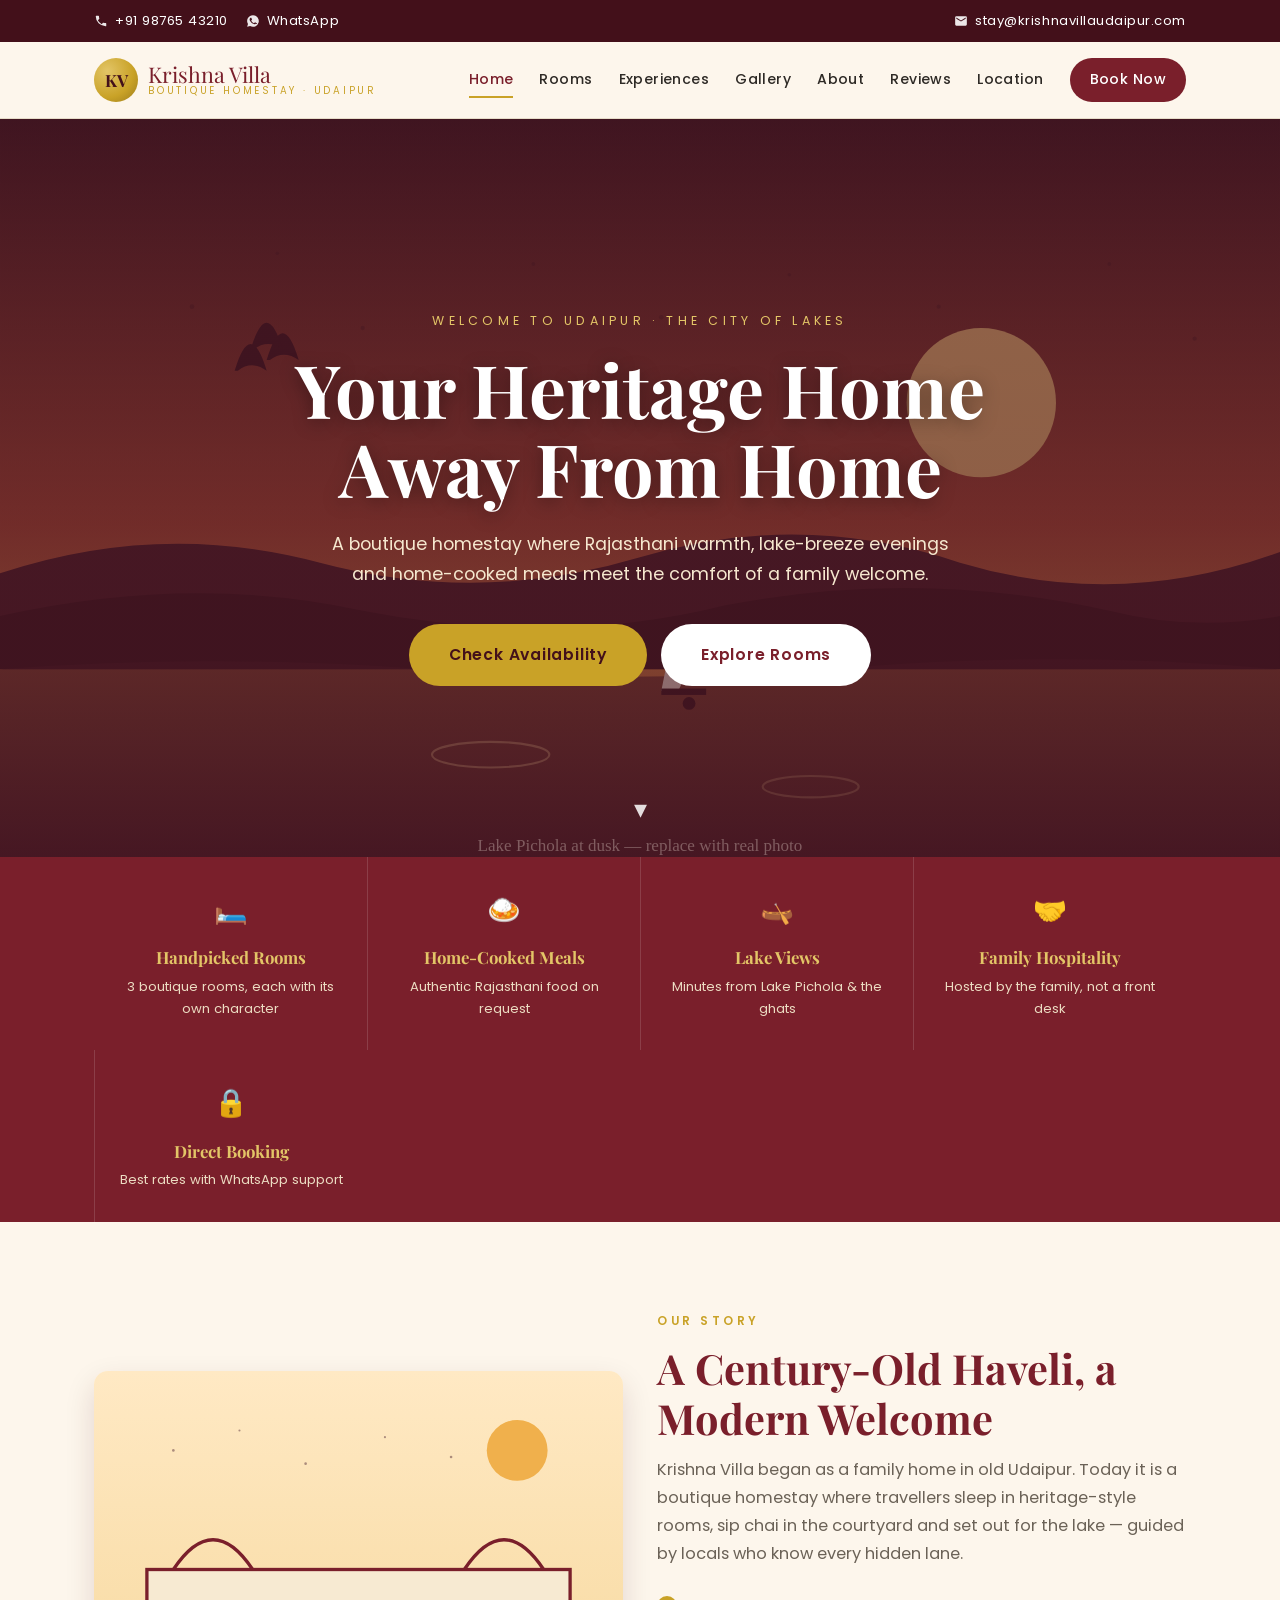
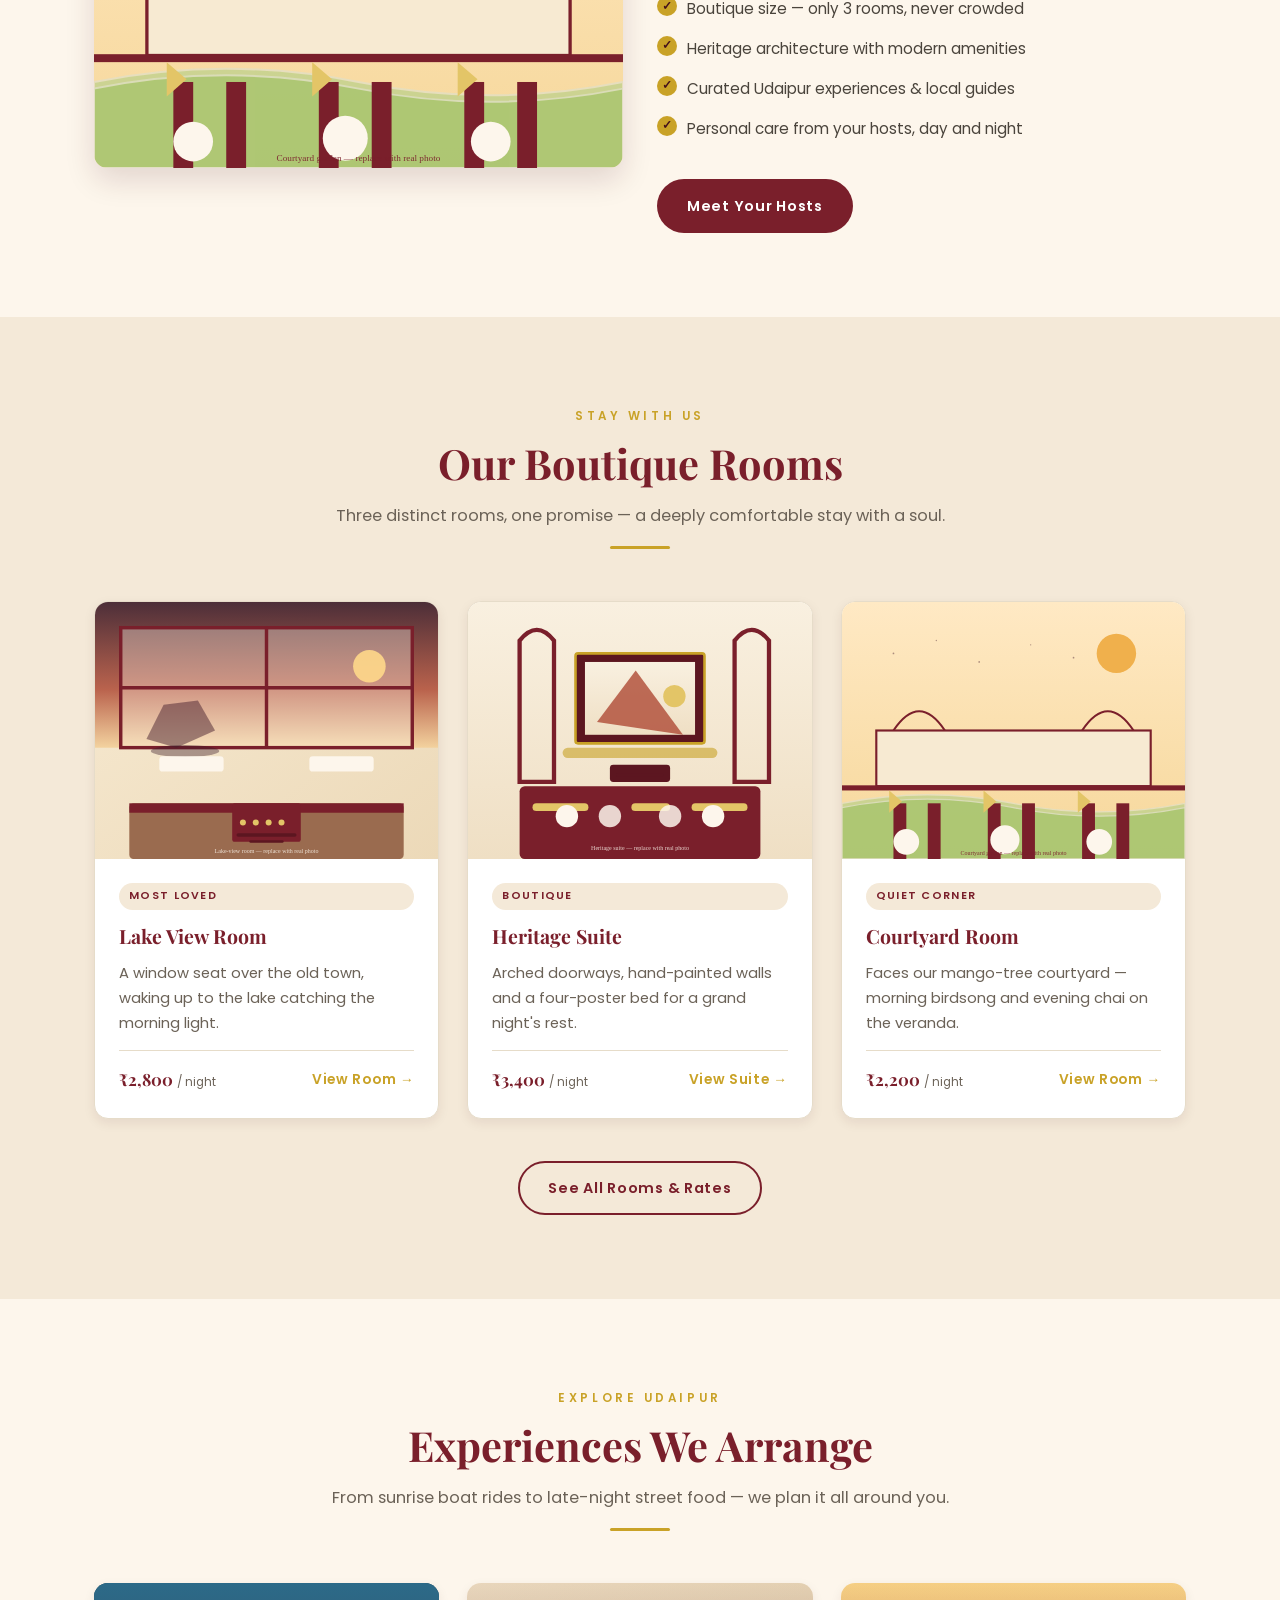
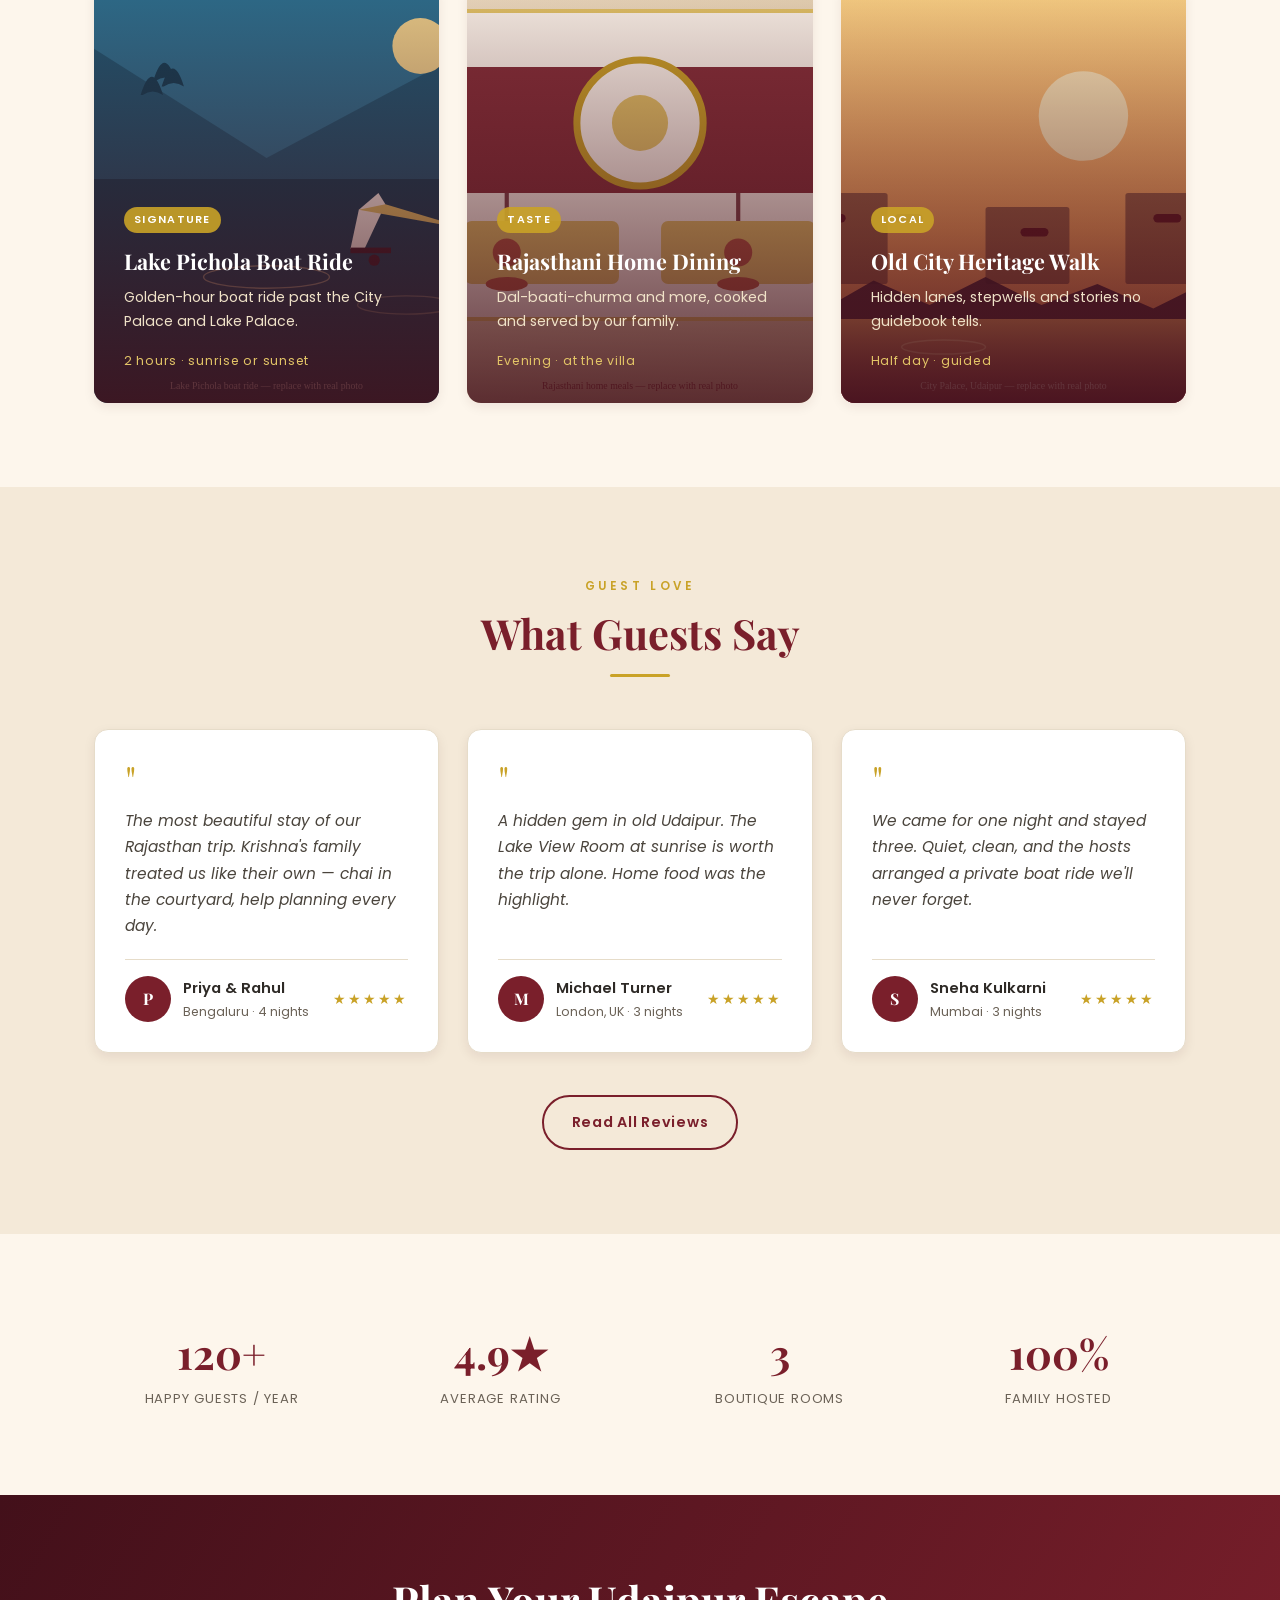
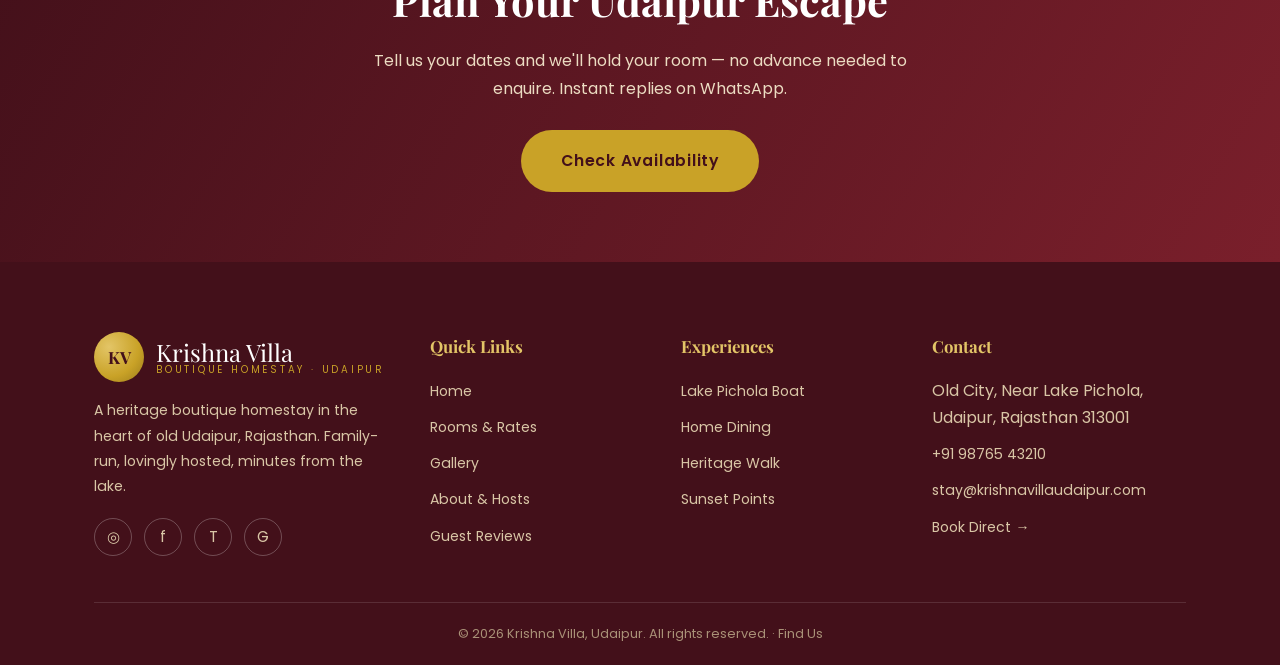
==== index.html @ f30d9263 "first commit" ====
<!DOCTYPE html>
<html lang="en">
<head>
<meta charset="UTF-8">
<meta name="viewport" content="width=device-width, initial-scale=1.0">
<title>Krishna Villa — Boutique Homestay in Udaipur, Rajasthan</title>
<meta name="description" content="Krishna Villa is a boutique homestay in Udaipur, Rajasthan. Heritage-style rooms, lake views, home-cooked Rajasthani meals and warm family hospitality. Book direct.">
<link rel="preconnect" href="https://fonts.googleapis.com">
<link rel="preconnect" href="https://fonts.gstatic.com" crossorigin>
<link href="https://fonts.googleapis.com/css2?family=Playfair+Display:wght@500;600;700&family=Poppins:wght@300;400;500;600&display=swap" rel="stylesheet">
<link rel="stylesheet" href="css/style.css">
</head>
<body>

<!-- ======= TOP BAR ======= -->
<header class="topbar">
  <div class="wrap">
    <div class="tb-item">
      <a href="tel:+919876543210">
        <svg class="ico" viewBox="0 0 24 24" fill="currentColor"><path d="M6.6 10.8a15 15 0 0 0 6.6 6.6l2.2-2.2a1 1 0 0 1 1-.25 11.4 11.4 0 0 0 3.6.58 1 1 0 0 1 1 1V20a1 1 0 0 1-1 1A17 17 0 0 1 3 4a1 1 0 0 1 1-1h3.5a1 1 0 0 1 1 1 11.4 11.4 0 0 0 .58 3.6 1 1 0 0 1-.25 1z"/></svg>
        +91 98765 43210
      </a>
      <a class="wa" href="https://wa.me/919876543210" target="_blank" rel="noopener">
        <svg class="ico" viewBox="0 0 24 24" fill="currentColor"><path d="M12 2a10 10 0 0 0-8.6 15.1L2 22l5-1.3A10 10 0 1 0 12 2zm5.1 14.1c-.2.6-1.3 1.2-1.8 1.3-.5 0-1 .2-3.3-.7a11 11 0 0 1-4.6-4.1c-.3-.5-1.2-1.7-1.2-3.2s.8-2.3 1-2.6c.3-.3.6-.4.8-.4h.6c.2 0 .4-.1.7.5.2.6.8 2 .9 2.1.1.2.1.3 0 .5l-.4.6-.5.6c-.2.2-.4.4-.2.7.3.5 1.1 1.9 2.4 3 1.3 1 1.6 1.2 1.9 1.3.2.1.5.1.7-.1l1-1.1c.2-.3.5-.2.8-.1.3.1 2 1 2.3 1.2.4.1.6.2.7.3.1.1.1.6-.2 1.2z"/></svg>
        WhatsApp
      </a>
    </div>
    <div class="tb-item">
      <a href="mailto:stay@krishnavillaudaipur.com">
        <svg class="ico" viewBox="0 0 24 24" fill="currentColor"><path d="M20 4H4a2 2 0 0 0-2 2v12a2 2 0 0 0 2 2h16a2 2 0 0 0 2-2V6a2 2 0 0 0-2-2zm0 4-8 5-8-5V6l8 5 8-5z"/></svg>
        stay@krishnavillaudaipur.com
      </a>
    </div>
  </div>
</header>

<!-- ======= NAV ======= -->
<header class="header">
  <div class="wrap nav">
    <a class="brand" href="index.html">
      <span class="brand-mark">KV</span>
      <span class="brand-name">Krishna Villa<small>Boutique Homestay · Udaipur</small></span>
    </a>
    <button class="nav-toggle" aria-label="Open menu"><span></span><span></span><span></span></button>
    <nav class="nav-links">
      <a href="index.html" class="active">Home</a>
      <a href="rooms.html">Rooms</a>
      <a href="experiences.html">Experiences</a>
      <a href="gallery.html">Gallery</a>
      <a href="about.html">About</a>
      <a href="reviews.html">Reviews</a>
      <a href="location.html">Location</a>
      <a href="contact.html" class="nav-cta">Book Now</a>
    </nav>
  </div>
</header>

<!-- ======= HERO ======= -->
<section class="hero">
  <div class="hero-bg" style="background-image:url('img/ph-hero.svg')"></div>
  <div class="hero-inner">
    <div class="hero-kicker">Welcome to Udaipur · The City of Lakes</div>
    <h1>Your Heritage Home Away From Home</h1>
    <p>A boutique homestay where Rajasthani warmth, lake-breeze evenings and home-cooked meals meet the comfort of a family welcome.</p>
    <div class="hero-actions">
      <a class="btn btn-gold btn-lg" href="contact.html">Check Availability</a>
      <a class="btn btn-white btn-lg" href="rooms.html">Explore Rooms</a>
    </div>
  </div>
  <a class="hero-scroll" href="#welcome" aria-label="Scroll down">▾</a>
</section>

<!-- ======= USP STRIP ======= -->
<section class="usp-strip">
  <div class="wrap">
    <div class="usp-grid">
      <div class="usp-item"><div class="usp-ico">🛏️</div><h3>Handpicked Rooms</h3><p>3 boutique rooms, each with its own character</p></div>
      <div class="usp-item"><div class="usp-ico">🍛</div><h3>Home-Cooked Meals</h3><p>Authentic Rajasthani food on request</p></div>
      <div class="usp-item"><div class="usp-ico">🛶</div><h3>Lake Views</h3><p>Minutes from Lake Pichola &amp; the ghats</p></div>
      <div class="usp-item"><div class="usp-ico">🤝</div><h3>Family Hospitality</h3><p>Hosted by the family, not a front desk</p></div>
      <div class="usp-item"><div class="usp-ico">🔒</div><h3>Direct Booking</h3><p>Best rates with WhatsApp support</p></div>
    </div>
  </div>
</section>

<!-- ======= WELCOME ======= -->
<section id="welcome">
  <div class="wrap">
    <div class="grid-2">
      <div class="reveal">
        <img src="img/ph-courtyard.svg" alt="Courtyard of Krishna Villa homestay" style="border-radius:14px;box-shadow:var(--shadow)">
      </div>
      <div class="reveal">
        <span class="kicker">Our Story</span>
        <h2 class="section-title">A Century-Old Haveli, a Modern Welcome</h2>
        <p class="section-sub">Krishna Villa began as a family home in old Udaipur. Today it is a boutique homestay where travellers sleep in heritage-style rooms, sip chai in the courtyard and set out for the lake — guided by locals who know every hidden lane.</p>
        <ul class="feature-list" style="margin:22px 0 30px">
          <li>Boutique size — only 3 rooms, never crowded</li>
          <li>Heritage architecture with modern amenities</li>
          <li>Curated Udaipur experiences &amp; local guides</li>
          <li>Personal care from your hosts, day and night</li>
        </ul>
        <a class="btn btn-wine" href="about.html">Meet Your Hosts</a>
      </div>
    </div>
  </div>
</section>

<!-- ======= FEATURED ROOMS ======= -->
<section class="sand-bg">
  <div class="wrap">
    <div class="section-head reveal">
      <span class="kicker">Stay With Us</span>
      <h2 class="section-title">Our Boutique Rooms</h2>
      <p class="section-sub">Three distinct rooms, one promise — a deeply comfortable stay with a soul.</p>
      <div class="rule"></div>
    </div>
    <div class="grid-3">
      <article class="card reveal">
        <img class="ph" src="img/ph-room-1.svg" alt="Lake View Room">
        <div class="card-body">
          <span class="tag">Most Loved</span>
          <h3>Lake View Room</h3>
          <p>A window seat over the old town, waking up to the lake catching the morning light.</p>
          <div class="card-meta">
            <span class="price">₹2,800 <small>/ night</small></span>
            <a class="link-arrow" href="rooms.html#lake">View Room →</a>
          </div>
        </div>
      </article>
      <article class="card reveal">
        <img class="ph" src="img/ph-room-2.svg" alt="Heritage Suite">
        <div class="card-body">
          <span class="tag">Boutique</span>
          <h3>Heritage Suite</h3>
          <p>Arched doorways, hand-painted walls and a four-poster bed for a grand night's rest.</p>
          <div class="card-meta">
            <span class="price">₹3,400 <small>/ night</small></span>
            <a class="link-arrow" href="rooms.html#heritage">View Suite →</a>
          </div>
        </div>
      </article>
      <article class="card reveal">
        <img class="ph" src="img/ph-courtyard.svg" alt="Courtyard Room">
        <div class="card-body">
          <span class="tag">Quiet Corner</span>
          <h3>Courtyard Room</h3>
          <p>Faces our mango-tree courtyard — morning birdsong and evening chai on the veranda.</p>
          <div class="card-meta">
            <span class="price">₹2,200 <small>/ night</small></span>
            <a class="link-arrow" href="rooms.html#courtyard">View Room →</a>
          </div>
        </div>
      </article>
    </div>
    <div style="text-align:center;margin-top:42px" class="reveal">
      <a class="btn btn-outline" href="rooms.html">See All Rooms &amp; Rates</a>
    </div>
  </div>
</section>

<!-- ======= EXPERIENCES TEASER ======= -->
<section>
  <div class="wrap">
    <div class="section-head reveal">
      <span class="kicker">Explore Udaipur</span>
      <h2 class="section-title">Experiences We Arrange</h2>
      <p class="section-sub">From sunrise boat rides to late-night street food — we plan it all around you.</p>
      <div class="rule"></div>
    </div>
    <div class="grid-3">
      <a class="exp-item reveal" href="experiences.html#lake">
        <div class="hero-bg" style="background-image:url('img/ph-lake.svg');position:absolute;inset:0;background-size:cover;background-position:center"></div>
        <div class="exp-body">
          <span class="tag">Signature</span>
          <h3>Lake Pichola Boat Ride</h3>
          <p>Golden-hour boat ride past the City Palace and Lake Palace.</p>
          <span class="duration">2 hours · sunrise or sunset</span>
        </div>
      </a>
      <a class="exp-item reveal" href="experiences.html#food">
        <div class="hero-bg" style="background-image:url('img/ph-food.svg');position:absolute;inset:0;background-size:cover;background-position:center"></div>
        <div class="exp-body">
          <span class="tag">Taste</span>
          <h3>Rajasthani Home Dining</h3>
          <p>Dal-baati-churma and more, cooked and served by our family.</p>
          <span class="duration">Evening · at the villa</span>
        </div>
      </a>
      <a class="exp-item reveal" href="experiences.html#walk">
        <div class="hero-bg" style="background-image:url('img/ph-city.svg');position:absolute;inset:0;background-size:cover;background-position:center"></div>
        <div class="exp-body">
          <span class="tag">Local</span>
          <h3>Old City Heritage Walk</h3>
          <p>Hidden lanes, stepwells and stories no guidebook tells.</p>
          <span class="duration">Half day · guided</span>
        </div>
      </a>
    </div>
  </div>
</section>

<!-- ======= TESTIMONIALS ======= -->
<section class="sand-bg">
  <div class="wrap">
    <div class="section-head reveal">
      <span class="kicker">Guest Love</span>
      <h2 class="section-title">What Guests Say</h2>
      <div class="rule"></div>
    </div>
    <div class="grid-3">
      <div class="testi-card reveal">
        <div class="quote">"</div>
        <p class="txt">The most beautiful stay of our Rajasthan trip. Krishna's family treated us like their own — chai in the courtyard, help planning every day.</p>
        <div class="who">
          <span class="avatar">P</span>
          <div><div class="nm">Priya &amp; Rahul</div><div class="pl">Bengaluru · 4 nights</div></div>
          <span class="stars" style="margin-left:auto">★★★★★</span>
        </div>
      </div>
      <div class="testi-card reveal">
        <div class="quote">"</div>
        <p class="txt">A hidden gem in old Udaipur. The Lake View Room at sunrise is worth the trip alone. Home food was the highlight.</p>
        <div class="who">
          <span class="avatar">M</span>
          <div><div class="nm">Michael Turner</div><div class="pl">London, UK · 3 nights</div></div>
          <span class="stars" style="margin-left:auto">★★★★★</span>
        </div>
      </div>
      <div class="testi-card reveal">
        <div class="quote">"</div>
        <p class="txt">We came for one night and stayed three. Quiet, clean, and the hosts arranged a private boat ride we'll never forget.</p>
        <div class="who">
          <span class="avatar">S</span>
          <div><div class="nm">Sneha Kulkarni</div><div class="pl">Mumbai · 3 nights</div></div>
          <span class="stars" style="margin-left:auto">★★★★★</span>
        </div>
      </div>
    </div>
    <div style="text-align:center;margin-top:42px" class="reveal">
      <a class="btn btn-outline" href="reviews.html">Read All Reviews</a>
    </div>
  </div>
</section>

<!-- ======= STATS ======= -->
<section>
  <div class="wrap">
    <div class="stats reveal">
      <div><div class="stat-num">120+</div><div class="stat-label">Happy Guests / Year</div></div>
      <div><div class="stat-num">4.9★</div><div class="stat-label">Average Rating</div></div>
      <div><div class="stat-num">3</div><div class="stat-label">Boutique Rooms</div></div>
      <div><div class="stat-num">100%</div><div class="stat-label">Family Hosted</div></div>
    </div>
  </div>
</section>

<!-- ======= CTA ======= -->
<section class="cta-banner">
  <div class="wrap">
    <h2>Plan Your Udaipur Escape</h2>
    <p>Tell us your dates and we'll hold your room — no advance needed to enquire. Instant replies on WhatsApp.</p>
    <a class="btn btn-gold btn-lg" href="contact.html">Check Availability</a>
  </div>
</section>

<!-- ======= FOOTER ======= -->
<footer class="footer">
  <div class="wrap">
    <div class="footer-grid">
      <div>
        <div class="fbrand">
          <span class="brand-mark">KV</span>
          <span class="brand-name">Krishna Villa<small>Boutique Homestay · Udaipur</small></span>
        </div>
        <p>A heritage boutique homestay in the heart of old Udaipur, Rajasthan. Family-run, lovingly hosted, minutes from the lake.</p>
        <div class="social">
          <a href="#" aria-label="Instagram">◎</a>
          <a href="#" aria-label="Facebook">f</a>
          <a href="#" aria-label="TripAdvisor">T</a>
          <a href="#" aria-label="Google">G</a>
        </div>
      </div>
      <div>
        <h4>Quick Links</h4>
        <ul>
          <li><a href="index.html">Home</a></li>
          <li><a href="rooms.html">Rooms &amp; Rates</a></li>
          <li><a href="gallery.html">Gallery</a></li>
          <li><a href="about.html">About &amp; Hosts</a></li>
          <li><a href="reviews.html">Guest Reviews</a></li>
        </ul>
      </div>
      <div>
        <h4>Experiences</h4>
        <ul>
          <li><a href="experiences.html#lake">Lake Pichola Boat</a></li>
          <li><a href="experiences.html#food">Home Dining</a></li>
          <li><a href="experiences.html#walk">Heritage Walk</a></li>
          <li><a href="experiences.html#sunset">Sunset Points</a></li>
        </ul>
      </div>
      <div>
        <h4>Contact</h4>
        <ul>
          <li>Old City, Near Lake Pichola,<br>Udaipur, Rajasthan 313001</li>
          <li><a href="tel:+919876543210">+91 98765 43210</a></li>
          <li><a href="mailto:stay@krishnavillaudaipur.com">stay@krishnavillaudaipur.com</a></li>
          <li><a href="contact.html">Book Direct →</a></li>
        </ul>
      </div>
    </div>
    <div class="footer-bottom">© <span id="year"></span> Krishna Villa, Udaipur. All rights reserved. · <a href="location.html">Find Us</a></div>
  </div>
</footer>

<script src="js/main.js"></script>
</body>
</html>
---- css/style.css ----
/* ==========================================================================
   KRISHNA VILLA — Boutique Homestay, Udaipur
   Shared stylesheet for all pages
   Palette: Deep Maroon #7a1f2b · Royal Gold #c9a227 · Cream #fdf6ec · Ink #2e2a26
   ========================================================================== */

:root {
  --wine: #7a1f2b;
  --wine-dark: #5c1620;
  --wine-deep: #43101a;
  --gold: #c9a227;
  --gold-soft: #e3c567;
  --cream: #fdf6ec;
  --sand: #f4e9d8;
  --ink: #2e2a26;
  --muted: #6b6257;
  --line: #e6dcc9;
  --white: #ffffff;
  --shadow: 0 12px 30px rgba(67, 16, 26, 0.14);
  --shadow-sm: 0 4px 12px rgba(67, 16, 26, 0.08);
  --radius: 14px;
  --serif: "Playfair Display", Georgia, "Times New Roman", serif;
  --sans: "Poppins", "Segoe UI", Arial, sans-serif;
}

* { box-sizing: border-box; margin: 0; padding: 0; }

html { scroll-behavior: smooth; }

body {
  font-family: var(--sans);
  color: var(--ink);
  background: var(--cream);
  line-height: 1.7;
  font-size: 16px;
}

img { max-width: 100%; display: block; }
a { color: inherit; text-decoration: none; }
ul { list-style: none; }

.wrap {
  max-width: 1140px;
  margin: 0 auto;
  padding: 0 24px;
}
.wrap-narrow { max-width: 860px; margin: 0 auto; padding: 0 24px; }

/* ==========================================================================
   TOP BAR — always visible phone / WhatsApp / email
   ========================================================================== */
.topbar {
  background: var(--wine-deep);
  color: #f3d9a0;
  font-size: 0.82rem;
  letter-spacing: 0.04em;
}
.topbar .wrap {
  display: flex;
  align-items: center;
  justify-content: space-between;
  gap: 12px;
  min-height: 42px;
  flex-wrap: wrap;
}
.topbar a { color: #fff; display: inline-flex; align-items: center; gap: 7px; }
.topbar a:hover { color: var(--gold-soft); }
.topbar .tb-item { display: inline-flex; align-items: center; gap: 18px; flex-wrap: wrap; }
.topbar .tb-item .ico { width: 14px; height: 14px; opacity: 0.9; }

/* ==========================================================================
   HEADER / NAVIGATION
   ========================================================================== */
.header {
  position: sticky;
  top: 0;
  z-index: 900;
  background: rgba(253, 246, 236, 0.96);
  backdrop-filter: blur(6px);
  border-bottom: 1px solid var(--line);
}
.nav {
  display: flex;
  align-items: center;
  justify-content: space-between;
  min-height: 76px;
  gap: 16px;
}
.brand { display: flex; align-items: center; gap: 10px; }
.brand-mark {
  width: 44px; height: 44px;
  border-radius: 50%;
  background: radial-gradient(circle at 30% 30%, var(--gold-soft), var(--gold) 60%, #9a7a1c);
  display: flex; align-items: center; justify-content: center;
  font-family: var(--serif);
  font-size: 1.05rem;
  color: var(--wine-deep);
  font-weight: 700;
}
.brand-name { font-family: var(--serif); font-size: 1.35rem; line-height: 1.1; color: var(--wine); }
.brand-name small { display: block; font-family: var(--sans); font-size: 0.62rem; letter-spacing: 0.28em; text-transform: uppercase; color: var(--gold); }

.nav-links { display: flex; align-items: center; gap: 26px; }
.nav-links a { font-size: 0.88rem; font-weight: 500; letter-spacing: 0.03em; color: var(--ink); position: relative; padding: 6px 0; }
.nav-links a::after {
  content: ""; position: absolute; left: 0; bottom: 0; height: 2px; width: 0;
  background: var(--gold); transition: width 0.25s ease;
}
.nav-links a:hover::after,
.nav-links a.active::after { width: 100%; }
.nav-links a.active { color: var(--wine); }
.nav-cta {
  background: var(--wine); color: #fff !important;
  padding: 10px 20px !important; border-radius: 40px; font-weight: 600;
}
.nav-cta::after { display: none !important; }
.nav-cta:hover { background: var(--wine-dark); }

.nav-toggle {
  display: none;
  background: none; border: none; cursor: pointer;
  width: 42px; height: 42px; position: relative;
}
.nav-toggle span {
  display: block; width: 24px; height: 2px; background: var(--wine);
  margin: 5px auto; transition: 0.3s;
}
.nav-toggle.open span:nth-child(1) { transform: translateY(7px) rotate(45deg); }
.nav-toggle.open span:nth-child(2) { opacity: 0; }
.nav-toggle.open span:nth-child(3) { transform: translateY(-7px) rotate(-45deg); }

/* ==========================================================================
   BUTTONS
   ========================================================================== */
.btn {
  display: inline-block;
  font-family: var(--sans);
  font-size: 0.9rem;
  font-weight: 600;
  letter-spacing: 0.05em;
  padding: 13px 28px;
  border-radius: 40px;
  border: 2px solid transparent;
  cursor: pointer;
  transition: 0.25s ease;
  text-align: center;
}
.btn-gold { background: var(--gold); color: var(--wine-deep); }
.btn-gold:hover { background: var(--gold-soft); transform: translateY(-2px); box-shadow: var(--shadow-sm); }
.btn-wine { background: var(--wine); color: #fff; }
.btn-wine:hover { background: var(--wine-dark); transform: translateY(-2px); box-shadow: var(--shadow-sm); }
.btn-outline { background: transparent; color: var(--wine); border-color: var(--wine); }
.btn-outline:hover { background: var(--wine); color: #fff; }
.btn-white { background: #fff; color: var(--wine); }
.btn-white:hover { background: var(--sand); transform: translateY(-2px); box-shadow: var(--shadow-sm); }
.btn-lg { padding: 16px 38px; font-size: 0.98rem; }

/* ==========================================================================
   SECTION SCAFFOLD
   ========================================================================== */
section { padding: 84px 0; }
.section-head { text-align: center; max-width: 720px; margin: 0 auto 52px; }
.kicker {
  display: inline-block;
  font-size: 0.74rem;
  letter-spacing: 0.3em;
  text-transform: uppercase;
  color: var(--gold);
  margin-bottom: 12px;
  font-weight: 600;
}
.section-title {
  font-family: var(--serif);
  font-size: clamp(1.8rem, 4vw, 2.6rem);
  color: var(--wine);
  line-height: 1.2;
  margin-bottom: 14px;
}
.section-sub { color: var(--muted); font-size: 1.02rem; }
.section-head .rule {
  width: 60px; height: 3px; background: var(--gold); border-radius: 3px;
  margin: 16px auto 0;
}

.sand-bg { background: var(--sand); }
.white-bg { background: #fff; }

/* ==========================================================================
   HERO
   ========================================================================== */
.hero {
  position: relative;
  min-height: 82vh;
  display: flex;
  align-items: center;
  justify-content: center;
  text-align: center;
  color: #fff;
  padding: 110px 24px 90px;
  overflow: hidden;
}
.hero .hero-bg {
  position: absolute; inset: 0;
  background-size: cover; background-position: center;
  animation: heroZoom 18s ease-in-out infinite alternate;
}
@keyframes heroZoom { from { transform: scale(1); } to { transform: scale(1.08); } }
.hero::after {
  content: "";
  position: absolute; inset: 0;
  background: linear-gradient(180deg, rgba(67,16,26,0.55), rgba(67,16,26,0.62));
}
.hero-inner { position: relative; z-index: 2; max-width: 800px; }
.hero-kicker {
  letter-spacing: 0.34em; text-transform: uppercase; font-size: 0.78rem;
  color: var(--gold-soft); margin-bottom: 18px;
}
.hero h1 {
  font-family: var(--serif);
  font-size: clamp(2.6rem, 7vw, 4.6rem);
  line-height: 1.08;
  margin-bottom: 22px;
  text-shadow: 0 3px 18px rgba(0,0,0,0.35);
}
.hero p {
  font-size: 1.1rem; color: #f6e8cf; max-width: 620px; margin: 0 auto 34px;
}
.hero-actions { display: flex; gap: 14px; justify-content: center; flex-wrap: wrap; }
.hero-scroll {
  position: absolute; bottom: 26px; left: 50%; transform: translateX(-50%);
  z-index: 2; color: #fff; font-size: 1.6rem; opacity: 0.85; animation: bounce 2s infinite;
}
@keyframes bounce { 0%,100% { transform: translate(-50%,0); } 50% { transform: translate(-50%,8px); } }

.page-hero {
  position: relative; text-align: center; color: #fff;
  padding: 110px 24px 80px;
}
.page-hero .hero-bg {
  position: absolute; inset: 0; background-size: cover; background-position: center;
}
.page-hero::after {
  content: ""; position: absolute; inset: 0;
  background: linear-gradient(180deg, rgba(67,16,26,0.6), rgba(67,16,26,0.7));
}
.page-hero .hero-inner { position: relative; z-index: 2; }
.page-hero h1 { font-family: var(--serif); font-size: clamp(2.2rem, 5vw, 3.4rem); margin-bottom: 12px; }
.page-hero p { color: #f6e8cf; max-width: 600px; margin: 0 auto; }
.breadcrumb { margin-top: 18px; font-size: 0.8rem; letter-spacing: 0.12em; text-transform: uppercase; color: var(--gold-soft); }
.breadcrumb a:hover { color: #fff; }

/* ==========================================================================
   USP STRIP
   ========================================================================== */
.usp-strip { background: var(--wine); color: #fff; padding: 0; }
.usp-grid {
  display: grid; grid-template-columns: repeat(auto-fit, minmax(220px, 1fr));
}
.usp-item { padding: 30px 22px; text-align: center; border-left: 1px solid rgba(255,255,255,0.14); }
.usp-item:first-child { border-left: none; }
.usp-item .usp-ico { font-size: 1.7rem; margin-bottom: 10px; }
.usp-item h3 { font-family: var(--serif); font-size: 1.05rem; margin-bottom: 4px; color: var(--gold-soft); }
.usp-item p { font-size: 0.82rem; color: #ecdcc2; }

/* ==========================================================================
   CARDS & GRIDS
   ========================================================================== */
.grid-2 { display: grid; grid-template-columns: repeat(2, 1fr); gap: 34px; align-items: center; }
.grid-3 { display: grid; grid-template-columns: repeat(3, 1fr); gap: 28px; }
.grid-4 { display: grid; grid-template-columns: repeat(4, 1fr); gap: 24px; }

.card {
  background: #fff;
  border: 1px solid var(--line);
  border-radius: var(--radius);
  overflow: hidden;
  box-shadow: var(--shadow-sm);
  transition: transform 0.3s ease, box-shadow 0.3s ease;
  display: flex; flex-direction: column;
}
.card:hover { transform: translateY(-6px); box-shadow: var(--shadow); }
.card .ph { aspect-ratio: 4/3; width: 100%; }
.card-body { padding: 24px; flex: 1; display: flex; flex-direction: column; }
.card-body h3 { font-family: var(--serif); font-size: 1.22rem; color: var(--wine); margin-bottom: 8px; }
.card-body p { font-size: 0.92rem; color: var(--muted); margin-bottom: 14px; }
.card-body .card-meta { display: flex; justify-content: space-between; align-items: center; margin-top: auto; padding-top: 14px; border-top: 1px solid var(--line); }
.price { font-family: var(--serif); color: var(--wine); font-weight: 700; font-size: 1.05rem; }
.price small { font-family: var(--sans); font-size: 0.72rem; color: var(--muted); font-weight: 400; }
.link-arrow { color: var(--gold); font-weight: 600; font-size: 0.86rem; letter-spacing: 0.05em; }
.link-arrow:hover { color: var(--wine); }
.tag { display: inline-block; font-size: 0.68rem; letter-spacing: 0.12em; text-transform: uppercase; background: var(--sand); color: var(--wine); padding: 4px 10px; border-radius: 30px; margin-bottom: 10px; font-weight: 600; }

/* feature list with check icons */
.feature-list li { padding: 7px 0 7px 30px; position: relative; font-size: 0.95rem; color: #4a443c; }
.feature-list li::before {
  content: "✓";
  position: absolute; left: 0; top: 7px;
  width: 20px; height: 20px; border-radius: 50%;
  background: var(--gold); color: var(--wine-deep);
  font-size: 0.72rem; font-weight: 700;
  display: flex; align-items: center; justify-content: center;
}

/* ==========================================================================
   ROOMS (page-specific)
   ========================================================================== */
.room-list { display: grid; gap: 44px; }
.room-item {
  background: #fff; border: 1px solid var(--line); border-radius: var(--radius);
  overflow: hidden; box-shadow: var(--shadow-sm);
  display: grid; grid-template-columns: 1fr 1fr;
}
.room-item:nth-child(even) .room-ph { order: 2; }
.room-ph { min-height: 340px; }
.room-info { padding: 40px; display: flex; flex-direction: column; justify-content: center; }
.room-info h2 { font-family: var(--serif); font-size: 1.7rem; color: var(--wine); margin: 8px 0 6px; }
.room-info .room-sub { color: var(--muted); font-size: 0.9rem; margin-bottom: 16px; }
.room-amenities { display: flex; flex-wrap: wrap; gap: 10px; margin: 18px 0 22px; }
.room-amenities span {
  font-size: 0.76rem; background: var(--sand); color: var(--wine);
  padding: 6px 14px; border-radius: 30px; font-weight: 500;
}
.room-rate { display: flex; align-items: baseline; gap: 8px; margin-bottom: 20px; }
.room-rate .amt { font-family: var(--serif); font-size: 2rem; color: var(--wine); font-weight: 700; }
.room-rate .per { color: var(--muted); font-size: 0.85rem; }

/* ==========================================================================
   EXPERIENCES
   ========================================================================== */
.exp-item { position: relative; border-radius: var(--radius); overflow: hidden; min-height: 420px; display: flex; align-items: flex-end; color: #fff; box-shadow: var(--shadow-sm); transition: transform 0.3s ease, box-shadow 0.3s ease; }
.exp-item:hover { transform: translateY(-6px); box-shadow: var(--shadow); }
.exp-item::after { content: ""; position: absolute; inset: 0; background: linear-gradient(180deg, rgba(67,16,26,0.05), rgba(67,16,26,0.85)); }
.exp-item .exp-body { position: relative; z-index: 2; padding: 30px; width: 100%; }
.exp-item h3 { font-family: var(--serif); font-size: 1.35rem; margin-bottom: 6px; }
.exp-item p { font-size: 0.88rem; color: #f0e2c8; margin-bottom: 12px; }
.exp-item .tag { background: rgba(201,162,39,0.9); color: #fff; }
.exp-item .duration { font-size: 0.78rem; color: var(--gold-soft); letter-spacing: 0.06em; }

/* ==========================================================================
   GALLERY
   ========================================================================== */
.gallery-grid { display: grid; grid-template-columns: repeat(3, 1fr); gap: 16px; }
.gallery-grid .g-item { position: relative; border-radius: 12px; overflow: hidden; cursor: pointer; box-shadow: var(--shadow-sm); }
.gallery-grid .g-item img, .gallery-grid .g-item .ph { aspect-ratio: 1/1; width: 100%; transition: transform 0.4s ease; }
.gallery-grid .g-item:hover img, .gallery-grid .g-item:hover .ph { transform: scale(1.06); }
.gallery-grid .g-item .g-cap {
  position: absolute; left: 0; right: 0; bottom: 0; padding: 30px 16px 12px;
  background: linear-gradient(180deg, transparent, rgba(67,16,26,0.85));
  color: #fff; font-size: 0.82rem; letter-spacing: 0.05em;
  opacity: 0; transition: opacity 0.3s ease;
}
.gallery-grid .g-item:hover .g-cap { opacity: 1; }

/* Lightbox */
.lightbox {
  position: fixed; inset: 0; z-index: 1200;
  background: rgba(20, 10, 14, 0.94);
  display: none; align-items: center; justify-content: center; padding: 40px;
}
.lightbox.open { display: flex; }
.lightbox img { max-width: 92vw; max-height: 84vh; border-radius: 8px; box-shadow: 0 20px 60px rgba(0,0,0,0.6); }
.lightbox .lb-caption { color: #ddd; text-align: center; margin-top: 16px; font-size: 0.9rem; letter-spacing: 0.05em; }
.lightbox .lb-close {
  position: absolute; top: 24px; right: 32px; background: none; border: none;
  color: #fff; font-size: 2.6rem; cursor: pointer; line-height: 1;
}
.lightbox .lb-prev, .lightbox .lb-next {
  position: absolute; top: 50%; transform: translateY(-50%);
  background: rgba(255,255,255,0.12); border: none; color: #fff;
  width: 50px; height: 50px; border-radius: 50%; font-size: 1.4rem; cursor: pointer; transition: 0.2s;
}
.lightbox .lb-prev { left: 24px; }
.lightbox .lb-next { right: 24px; }
.lightbox .lb-prev:hover, .lightbox .lb-next:hover { background: var(--gold); color: var(--wine-deep); }

/* ==========================================================================
   TESTIMONIALS
   ========================================================================== */
.testi-card { background: #fff; border: 1px solid var(--line); border-radius: var(--radius); padding: 30px; box-shadow: var(--shadow-sm); display: flex; flex-direction: column; }
.testi-card .quote { font-size: 2.4rem; line-height: 1; color: var(--gold); font-family: var(--serif); }
.testi-card p.txt { font-size: 0.96rem; color: #4a443c; font-style: italic; margin: 10px 0 20px; flex: 1; }
.testi-card .who { display: flex; align-items: center; gap: 12px; border-top: 1px solid var(--line); padding-top: 16px; }
.avatar { width: 46px; height: 46px; border-radius: 50%; background: var(--wine); color: #fff; display: flex; align-items: center; justify-content: center; font-family: var(--serif); font-weight: 700; }
.testi-card .who .nm { font-weight: 600; font-size: 0.92rem; }
.testi-card .who .pl { font-size: 0.78rem; color: var(--muted); }
.stars { color: var(--gold); letter-spacing: 2px; font-size: 0.9rem; }
.rating-banner {
  background: var(--wine); color: #fff; border-radius: var(--radius);
  padding: 36px; text-align: center; margin-bottom: 52px;
}
.rating-banner .big { font-family: var(--serif); font-size: 3.4rem; color: var(--gold-soft); }
.rating-banner p { color: #ecdcc2; font-size: 0.92rem; }

/* ==========================================================================
   STATS
   ========================================================================== */
.stats { display: grid; grid-template-columns: repeat(auto-fit, minmax(160px, 1fr)); gap: 24px; text-align: center; }
.stat-num { font-family: var(--serif); font-size: 2.6rem; color: var(--wine); font-weight: 700; }
.stat-label { font-size: 0.82rem; color: var(--muted); letter-spacing: 0.06em; text-transform: uppercase; }

/* ==========================================================================
   MAP
   ========================================================================== */
.map-wrap { border-radius: var(--radius); overflow: hidden; box-shadow: var(--shadow); border: 1px solid var(--line); }
.map-wrap iframe { width: 100%; height: 420px; border: 0; display: block; filter: saturate(0.9); }
.map-cards { display: grid; grid-template-columns: repeat(auto-fit, minmax(250px, 1fr)); gap: 24px; margin-top: 34px; }
.map-card { background: #fff; border: 1px solid var(--line); border-radius: var(--radius); padding: 24px; }
.map-card h4 { font-family: var(--serif); color: var(--wine); font-size: 1.05rem; margin-bottom: 8px; }
.map-card p { font-size: 0.88rem; color: var(--muted); }
.map-card .dist { color: var(--gold); font-weight: 600; font-size: 0.8rem; }

/* ==========================================================================
   CONTACT / FORM
   ========================================================================== */
.contact-grid { display: grid; grid-template-columns: 1.1fr 0.9fr; gap: 40px; }
.contact-card { background: #fff; border: 1px solid var(--line); border-radius: var(--radius); padding: 32px; box-shadow: var(--shadow-sm); }
.contact-card h3 { font-family: var(--serif); color: var(--wine); font-size: 1.2rem; margin-bottom: 16px; }
.form-row { margin-bottom: 18px; }
.form-row label { display: block; font-size: 0.82rem; font-weight: 600; letter-spacing: 0.04em; color: var(--wine); margin-bottom: 6px; }
.form-row input, .form-row select, .form-row textarea {
  width: 100%; padding: 13px 16px; border: 1px solid var(--line); border-radius: 10px;
  font-family: var(--sans); font-size: 0.94rem; background: var(--cream); color: var(--ink);
  transition: 0.2s;
}
.form-row input:focus, .form-row select:focus, .form-row textarea:focus {
  outline: none; border-color: var(--gold); background: #fff; box-shadow: 0 0 0 3px rgba(201,162,39,0.18);
}
.form-grid { display: grid; grid-template-columns: 1fr 1fr; gap: 18px; }
.form-note { font-size: 0.78rem; color: var(--muted); margin-top: 10px; }
.whatsapp-big {
  display: block; text-align: center; background: #128c7e; color: #fff;
  padding: 16px; border-radius: 12px; font-weight: 600; margin-top: 16px; transition: 0.2s;
}
.whatsapp-big:hover { background: #0e6b5f; }
.contact-meta { margin-top: 18px; border-top: 1px solid var(--line); padding-top: 18px; }
.contact-meta p { font-size: 0.92rem; margin-bottom: 8px; color: #4a443c; }
.contact-meta strong { color: var(--wine); }
.contact-meta .gold { color: var(--gold); }

/* ==========================================================================
   FAQ
   ========================================================================== */
.faq-item { background: #fff; border: 1px solid var(--line); border-radius: 12px; margin-bottom: 12px; overflow: hidden; }
.faq-q { padding: 18px 22px; font-weight: 600; font-size: 0.96rem; color: var(--wine); cursor: pointer; display: flex; justify-content: space-between; align-items: center; gap: 14px; }
.faq-q .plus { color: var(--gold); font-size: 1.3rem; transition: 0.3s; flex-shrink: 0; }
.faq-item.open .plus { transform: rotate(45deg); }
.faq-a { max-height: 0; overflow: hidden; transition: max-height 0.35s ease; }
.faq-a p { padding: 0 22px 20px; font-size: 0.9rem; color: var(--muted); }

/* ==========================================================================
   CTA BANNER
   ========================================================================== */
.cta-banner {
  background: linear-gradient(120deg, var(--wine-deep), var(--wine));
  color: #fff; text-align: center; padding: 70px 24px; border-radius: 0;
}
.cta-banner h2 { font-family: var(--serif); font-size: clamp(1.8rem, 4vw, 2.6rem); margin-bottom: 12px; }
.cta-banner p { color: #ecdcc2; max-width: 560px; margin: 0 auto 28px; }

/* ==========================================================================
   FOOTER
   ========================================================================== */
.footer { background: var(--wine-deep); color: #d9c6a6; padding: 70px 0 0; }
.footer-grid { display: grid; grid-template-columns: 1.4fr 1fr 1fr 1.2fr; gap: 40px; padding-bottom: 44px; }
.footer h4 { font-family: var(--serif); color: var(--gold-soft); font-size: 1.05rem; margin-bottom: 16px; }
.footer p { font-size: 0.88rem; line-height: 1.8; }
.footer ul li { margin-bottom: 9px; }
.footer ul a { font-size: 0.88rem; transition: 0.2s; }
.footer ul a:hover { color: var(--gold-soft); padding-left: 5px; }
.footer .fbrand { display: flex; align-items: center; gap: 12px; margin-bottom: 16px; }
.footer .fbrand .brand-mark { width: 50px; height: 50px; }
.footer .fbrand .brand-name { color: #fff; font-size: 1.5rem; }
.footer .fbrand small { color: var(--gold); }
.footer .social { display: flex; gap: 12px; margin-top: 18px; }
.footer .social a {
  width: 38px; height: 38px; border-radius: 50%;
  border: 1px solid rgba(255,255,255,0.25);
  display: flex; align-items: center; justify-content: center;
  font-size: 0.95rem; transition: 0.25s;
}
.footer .social a:hover { background: var(--gold); color: var(--wine-deep); border-color: var(--gold); }
.footer-bottom {
  border-top: 1px solid rgba(255,255,255,0.12);
  padding: 20px 0; text-align: center; font-size: 0.8rem; color: #a99177;
}

/* ==========================================================================
   REVEAL ANIMATION
   ========================================================================== */
.reveal { opacity: 0; transform: translateY(28px); transition: opacity 0.7s ease, transform 0.7s ease; }
.reveal.visible { opacity: 1; transform: translateY(0); }

/* ==========================================================================
   RESPONSIVE
   ========================================================================== */
@media (max-width: 1024px) {
  .grid-4 { grid-template-columns: repeat(2, 1fr); }
  .grid-3 { grid-template-columns: repeat(2, 1fr); }
  .footer-grid { grid-template-columns: 1fr 1fr; }
  .contact-grid { grid-template-columns: 1fr; }
}

@media (max-width: 900px) {
  .nav-toggle { display: block; }
  .nav-links {
    position: fixed; top: 76px; left: 0; right: 0;
    background: var(--cream);
    flex-direction: column; align-items: flex-start;
    padding: 22px 24px 30px; gap: 6px;
    border-bottom: 1px solid var(--line);
    box-shadow: 0 20px 40px rgba(0,0,0,0.12);
    transform: translateY(-120%); transition: transform 0.35s ease;
    z-index: 800;
  }
  .nav-links.open { transform: translateY(0); }
  .nav-links a { padding: 12px 0; font-size: 1rem; width: 100%; }
  .nav-links .nav-cta { text-align: center; margin-top: 8px; }
  .grid-2 { grid-template-columns: 1fr; }
  .room-item, .room-item:nth-child(even) .room-ph { grid-template-columns: 1fr; order: 0; }
  .gallery-grid { grid-template-columns: repeat(2, 1fr); }
  section { padding: 60px 0; }
  .hero { min-height: 70vh; }
}

@media (max-width: 600px) {
  .topbar .wrap { justify-content: center; text-align: center; }
  .topbar .tb-item { gap: 12px; }
  .grid-3, .grid-4 { grid-template-columns: 1fr; }
  .form-grid { grid-template-columns: 1fr; }
  .gallery-grid { grid-template-columns: 1fr 1fr; gap: 10px; }
  .footer-grid { grid-template-columns: 1fr; gap: 28px; }
  .room-info { padding: 28px; }
  .room-item .room-ph { min-height: 240px; }
  .hero-actions .btn { width: 100%; }
  .usp-item { border-left: none; border-top: 1px solid rgba(255,255,255,0.14); }
  .usp-item:first-child { border-top: none; }
  .lightbox .lb-prev { left: 8px; } .lightbox .lb-next { right: 8px; }
}
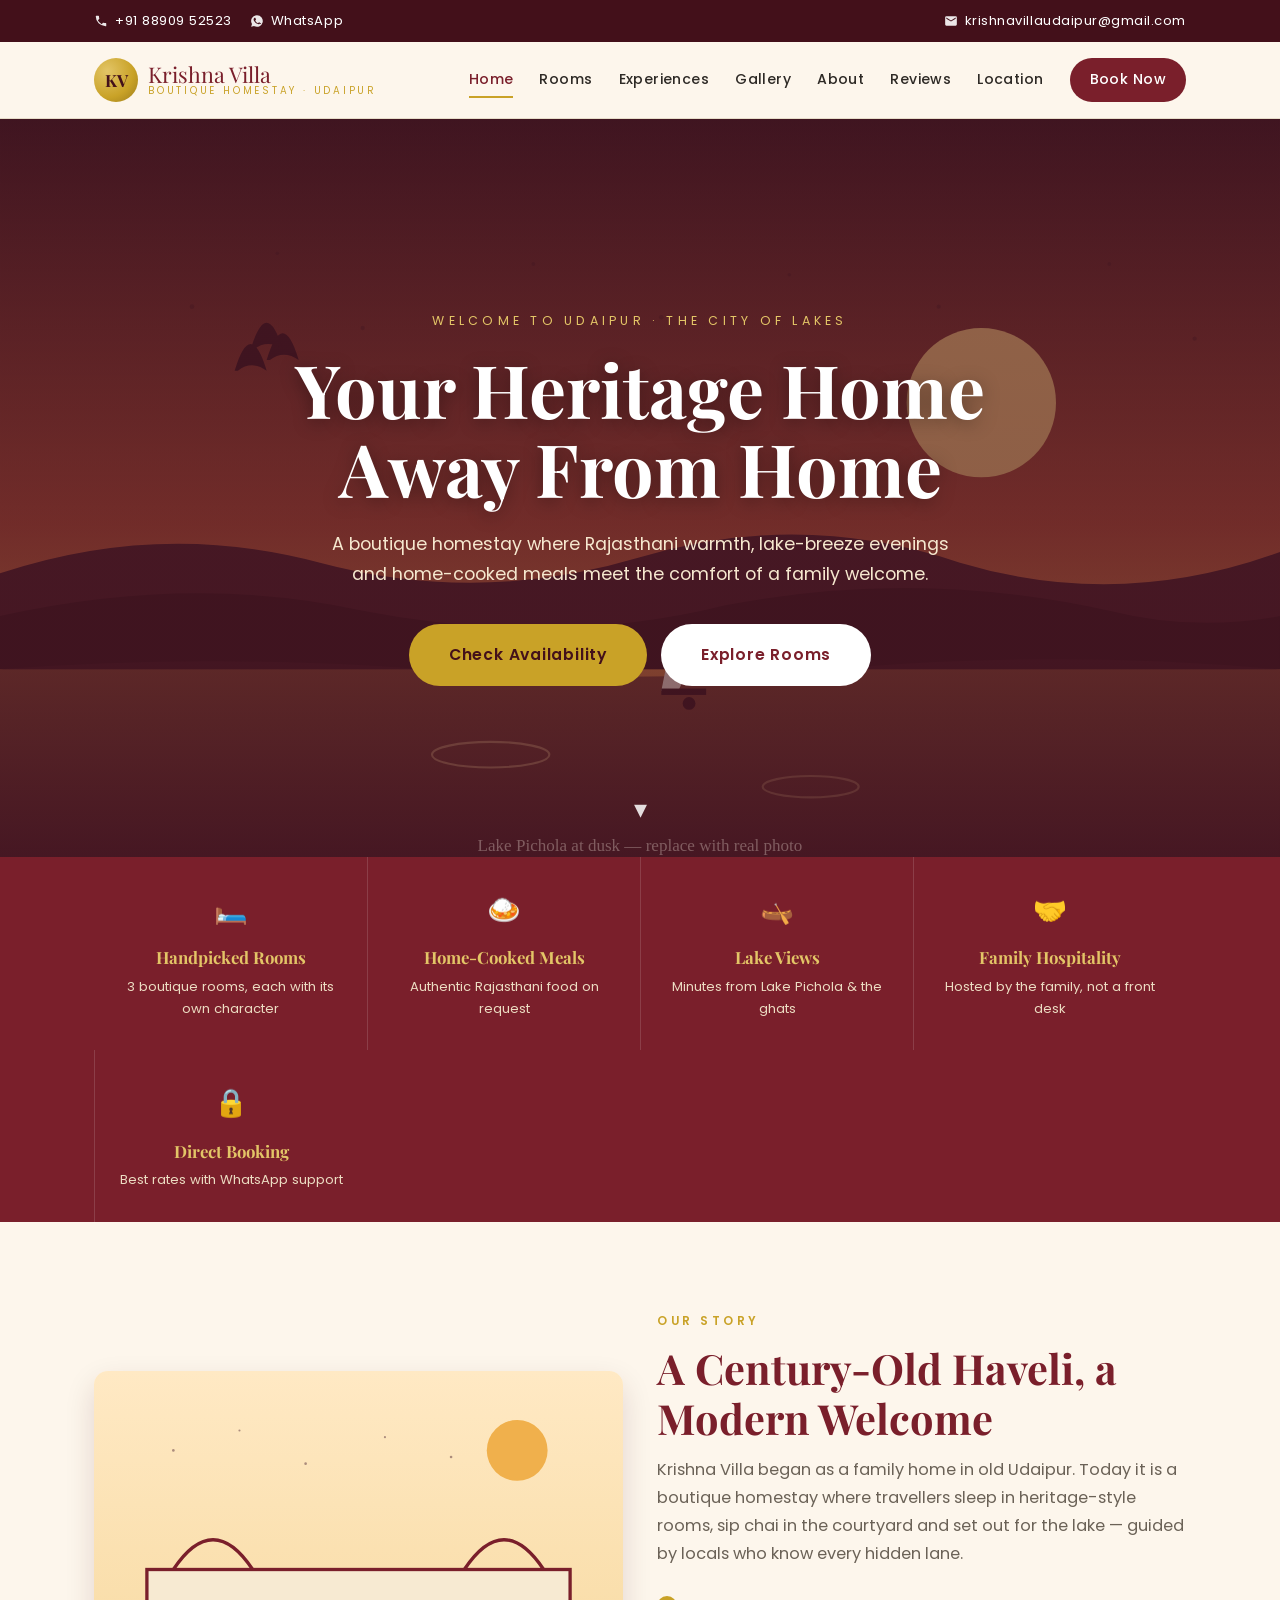
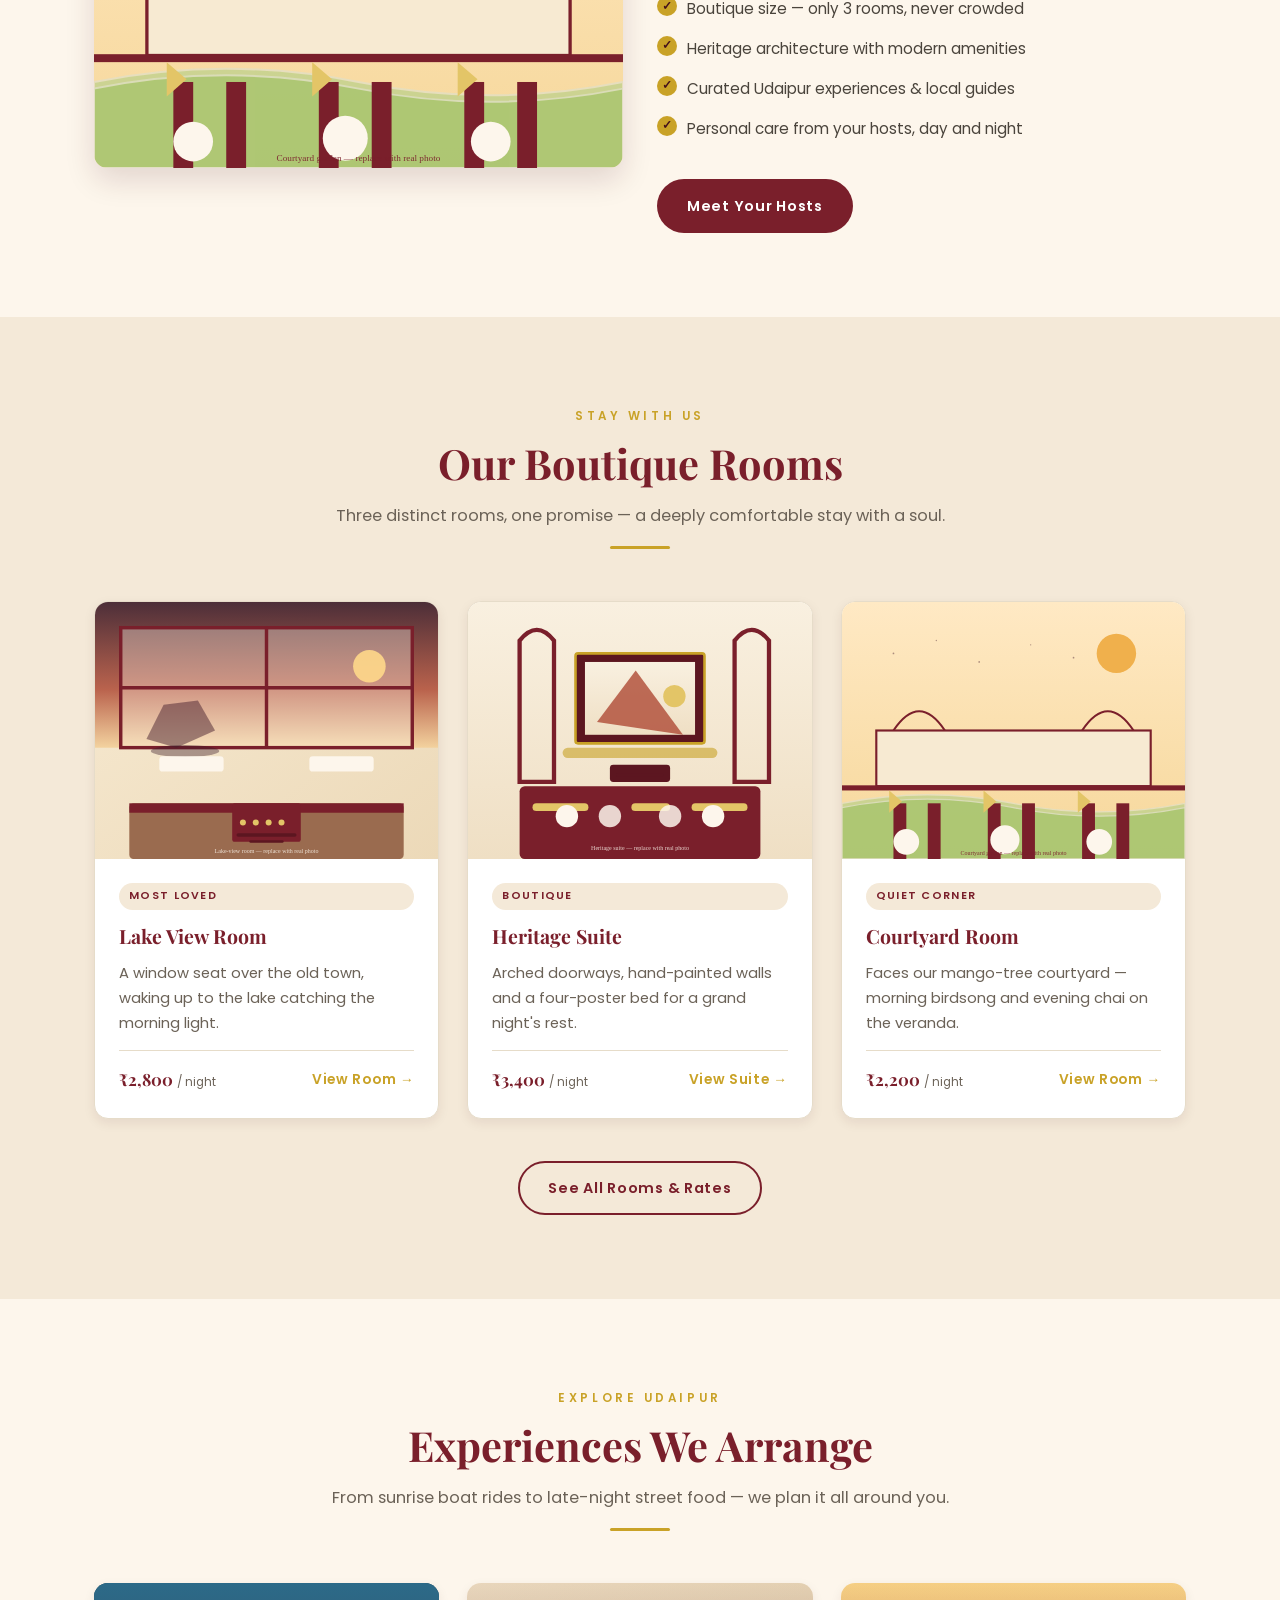
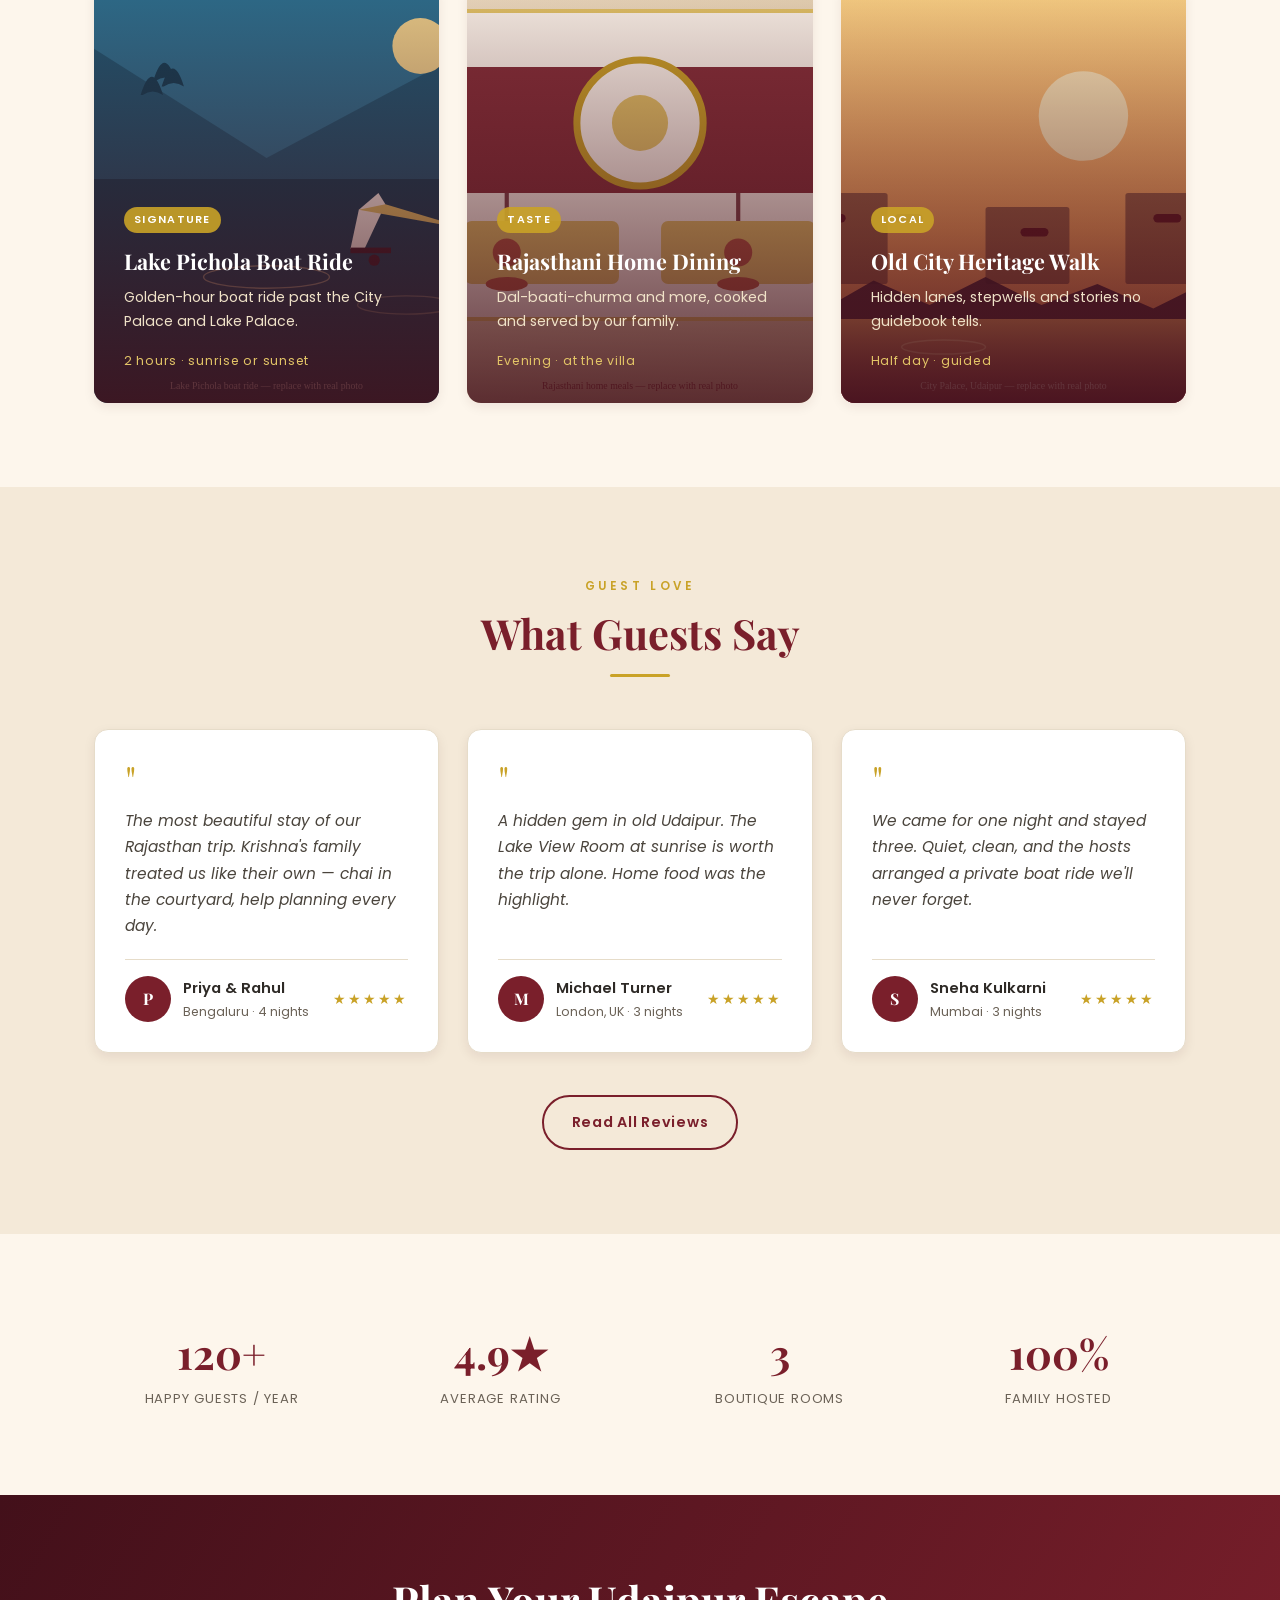
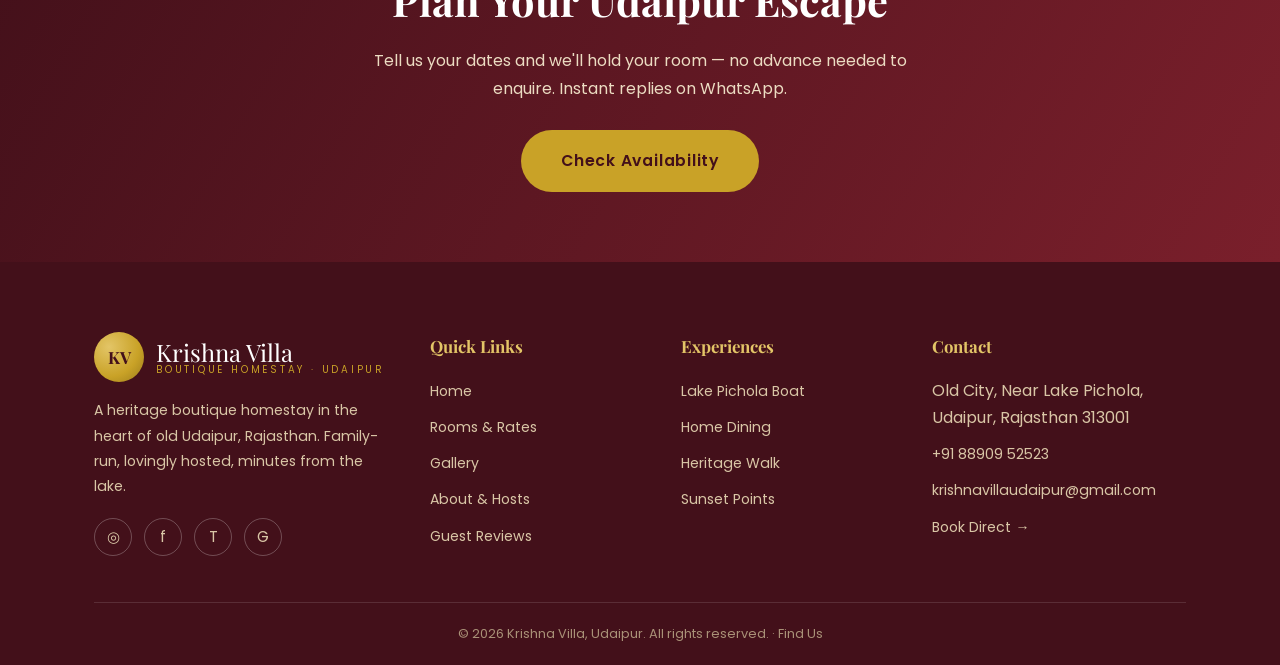
==== commit 6cf520c4: "updated  contact details" ====
--- a/index.html
+++ b/index.html
@@ -16,19 +16,19 @@
 <header class="topbar">
   <div class="wrap">
     <div class="tb-item">
-      <a href="tel:+919876543210">
+      <a href="tel:+918890952523">
         <svg class="ico" viewBox="0 0 24 24" fill="currentColor"><path d="M6.6 10.8a15 15 0 0 0 6.6 6.6l2.2-2.2a1 1 0 0 1 1-.25 11.4 11.4 0 0 0 3.6.58 1 1 0 0 1 1 1V20a1 1 0 0 1-1 1A17 17 0 0 1 3 4a1 1 0 0 1 1-1h3.5a1 1 0 0 1 1 1 11.4 11.4 0 0 0 .58 3.6 1 1 0 0 1-.25 1z"/></svg>
-        +91 98765 43210
-      </a>
-      <a class="wa" href="https://wa.me/919876543210" target="_blank" rel="noopener">
+        +91 88909 52523
+      </a>
+      <a class="wa" href="https://wa.me/918890952523" target="_blank" rel="noopener">
         <svg class="ico" viewBox="0 0 24 24" fill="currentColor"><path d="M12 2a10 10 0 0 0-8.6 15.1L2 22l5-1.3A10 10 0 1 0 12 2zm5.1 14.1c-.2.6-1.3 1.2-1.8 1.3-.5 0-1 .2-3.3-.7a11 11 0 0 1-4.6-4.1c-.3-.5-1.2-1.7-1.2-3.2s.8-2.3 1-2.6c.3-.3.6-.4.8-.4h.6c.2 0 .4-.1.7.5.2.6.8 2 .9 2.1.1.2.1.3 0 .5l-.4.6-.5.6c-.2.2-.4.4-.2.7.3.5 1.1 1.9 2.4 3 1.3 1 1.6 1.2 1.9 1.3.2.1.5.1.7-.1l1-1.1c.2-.3.5-.2.8-.1.3.1 2 1 2.3 1.2.4.1.6.2.7.3.1.1.1.6-.2 1.2z"/></svg>
         WhatsApp
       </a>
     </div>
     <div class="tb-item">
-      <a href="mailto:stay@krishnavillaudaipur.com">
+      <a href="mailto:krishnavillaudaipur@gmail.com">
         <svg class="ico" viewBox="0 0 24 24" fill="currentColor"><path d="M20 4H4a2 2 0 0 0-2 2v12a2 2 0 0 0 2 2h16a2 2 0 0 0 2-2V6a2 2 0 0 0-2-2zm0 4-8 5-8-5V6l8 5 8-5z"/></svg>
-        stay@krishnavillaudaipur.com
+        krishnavillaudaipur@gmail.com
       </a>
     </div>
   </div>
@@ -304,8 +304,8 @@
         <h4>Contact</h4>
         <ul>
           <li>Old City, Near Lake Pichola,<br>Udaipur, Rajasthan 313001</li>
-          <li><a href="tel:+919876543210">+91 98765 43210</a></li>
-          <li><a href="mailto:stay@krishnavillaudaipur.com">stay@krishnavillaudaipur.com</a></li>
+          <li><a href="tel:+918890952523">+91 88909 52523</a></li>
+          <li><a href="mailto:krishnavillaudaipur@gmail.com">krishnavillaudaipur@gmail.com</a></li>
           <li><a href="contact.html">Book Direct →</a></li>
         </ul>
       </div>
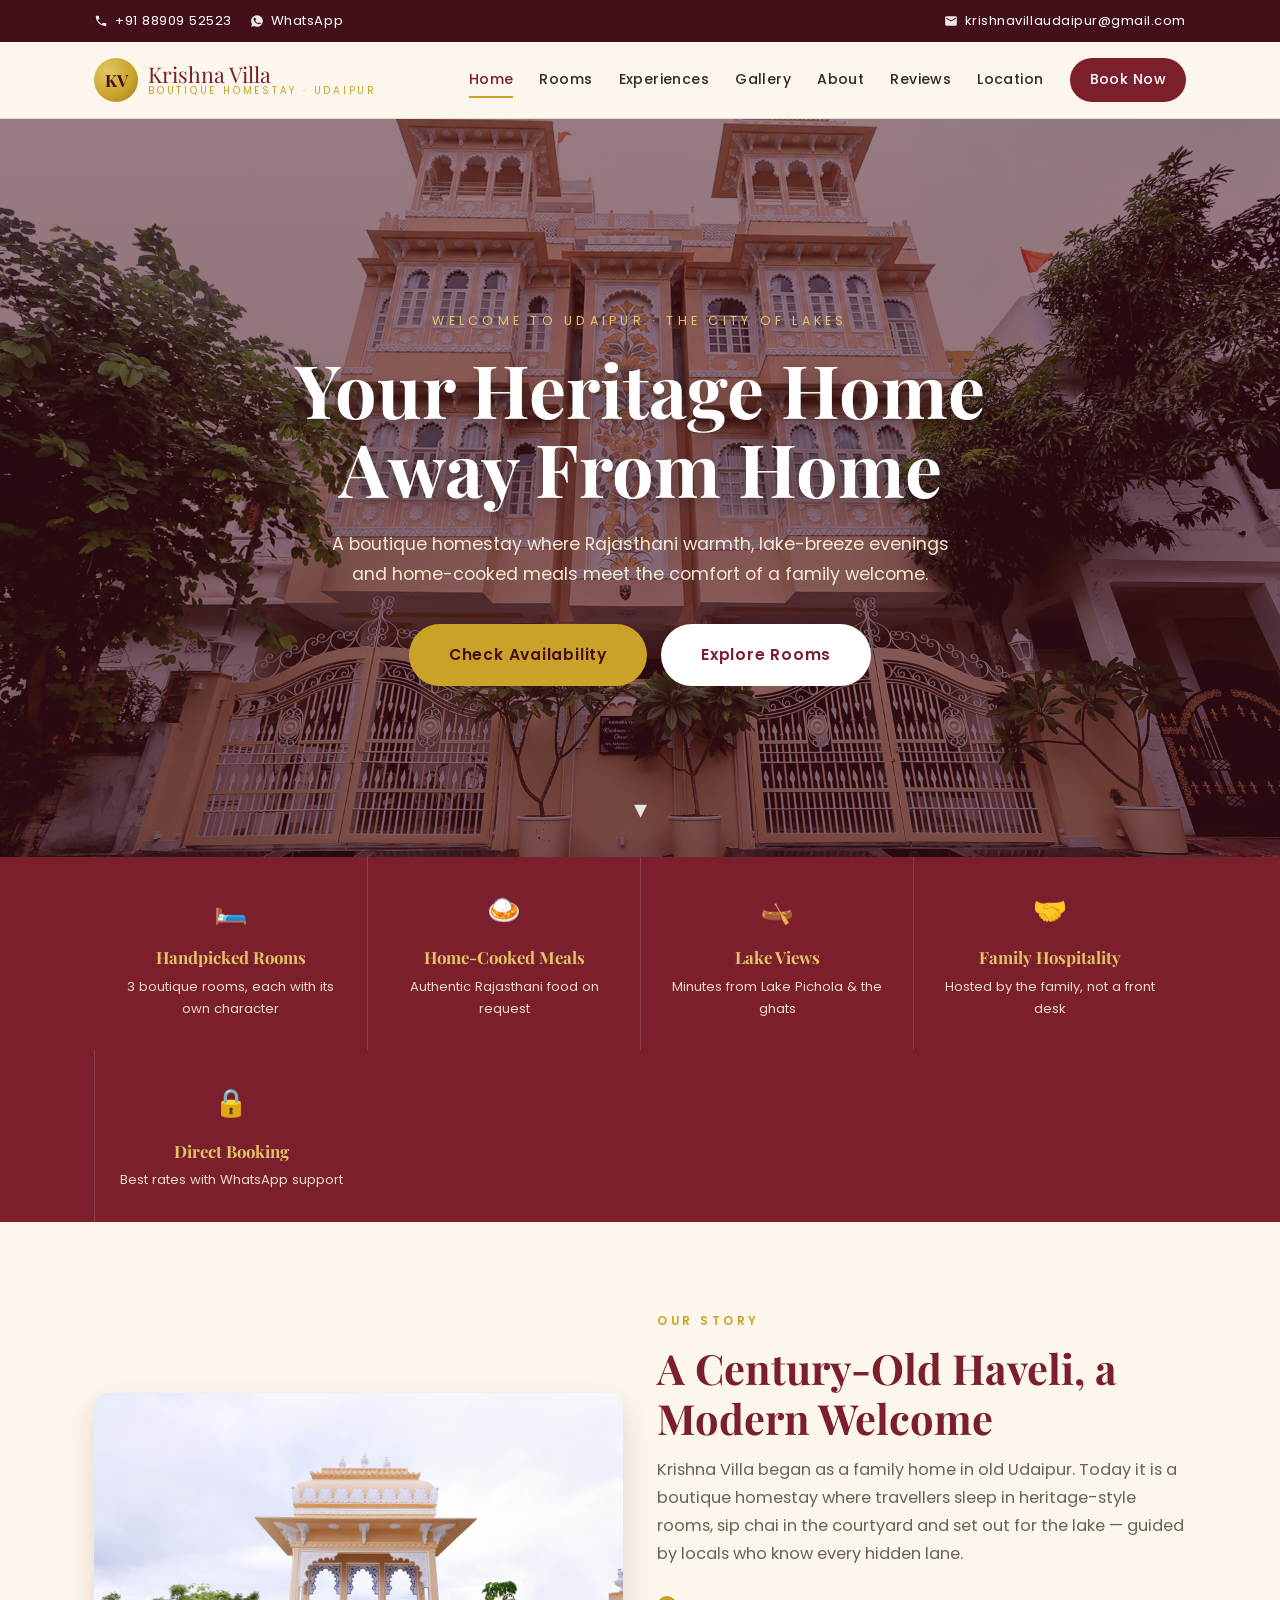
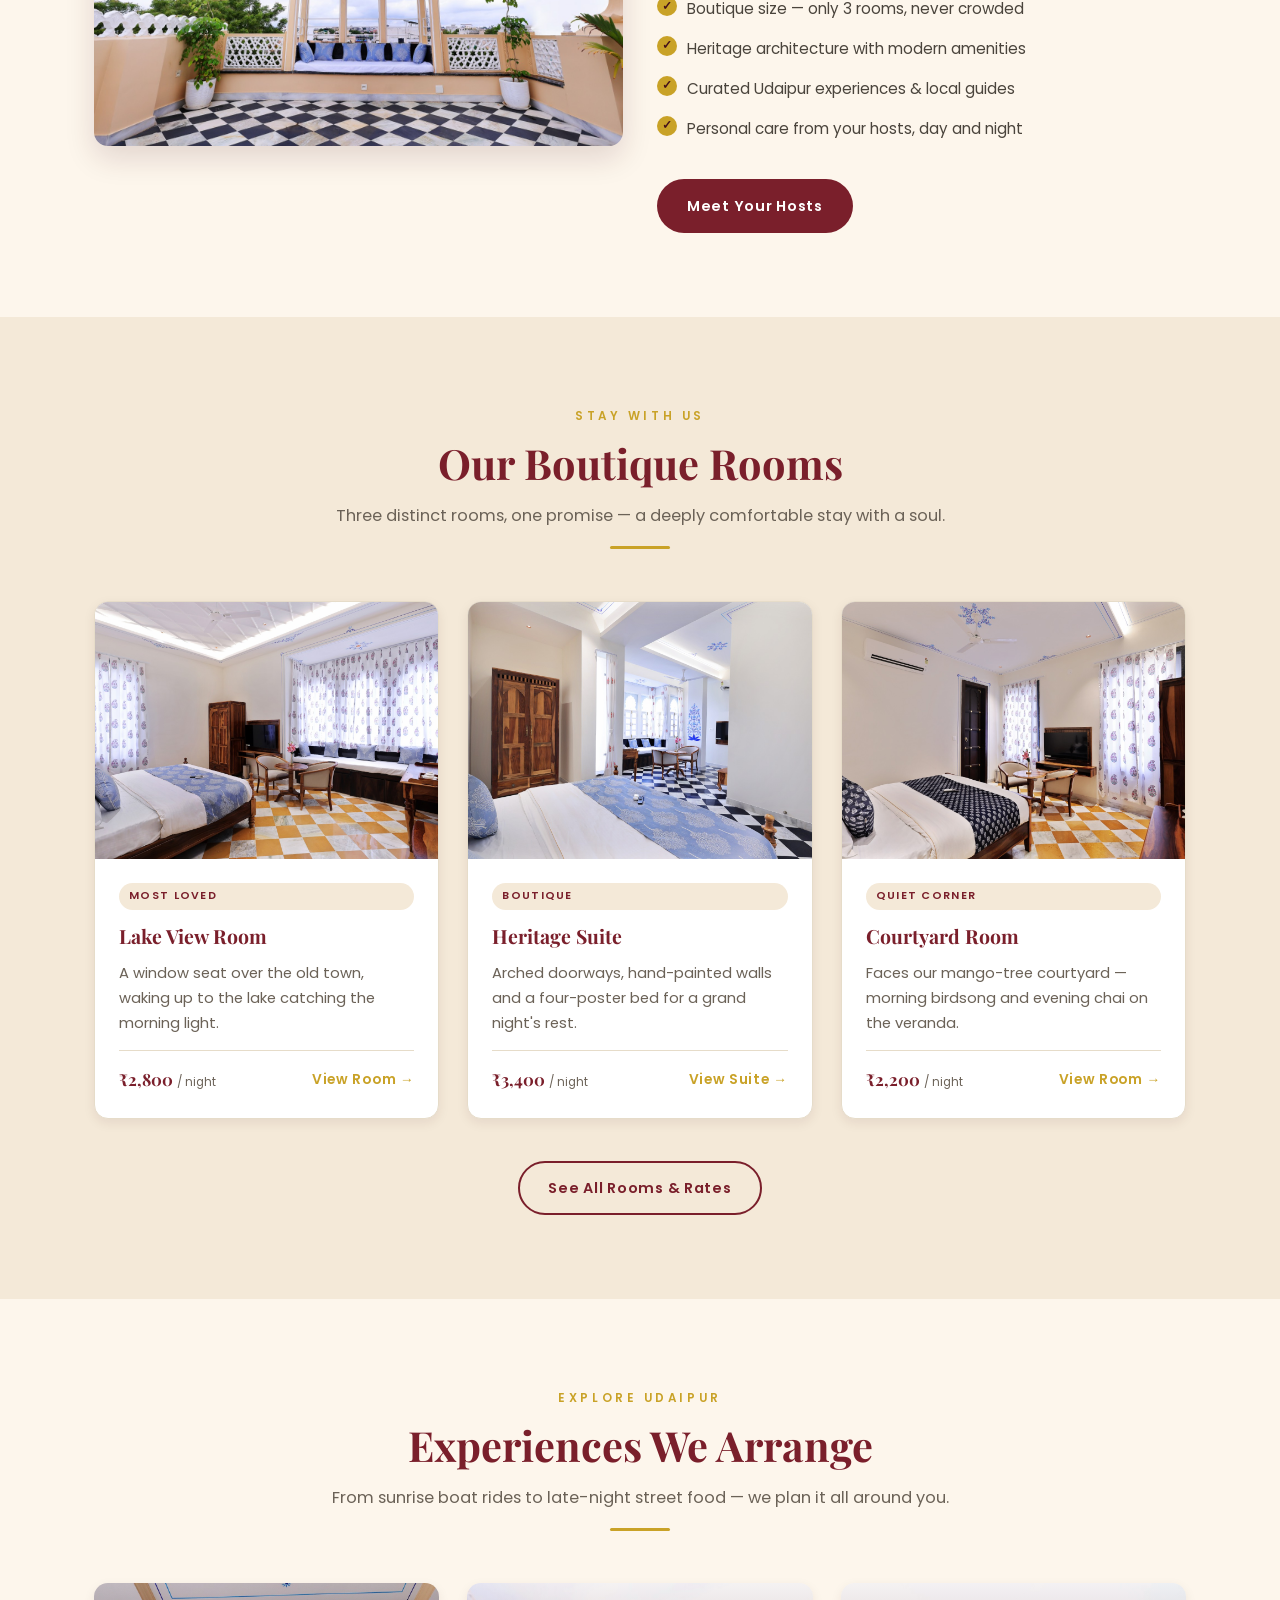
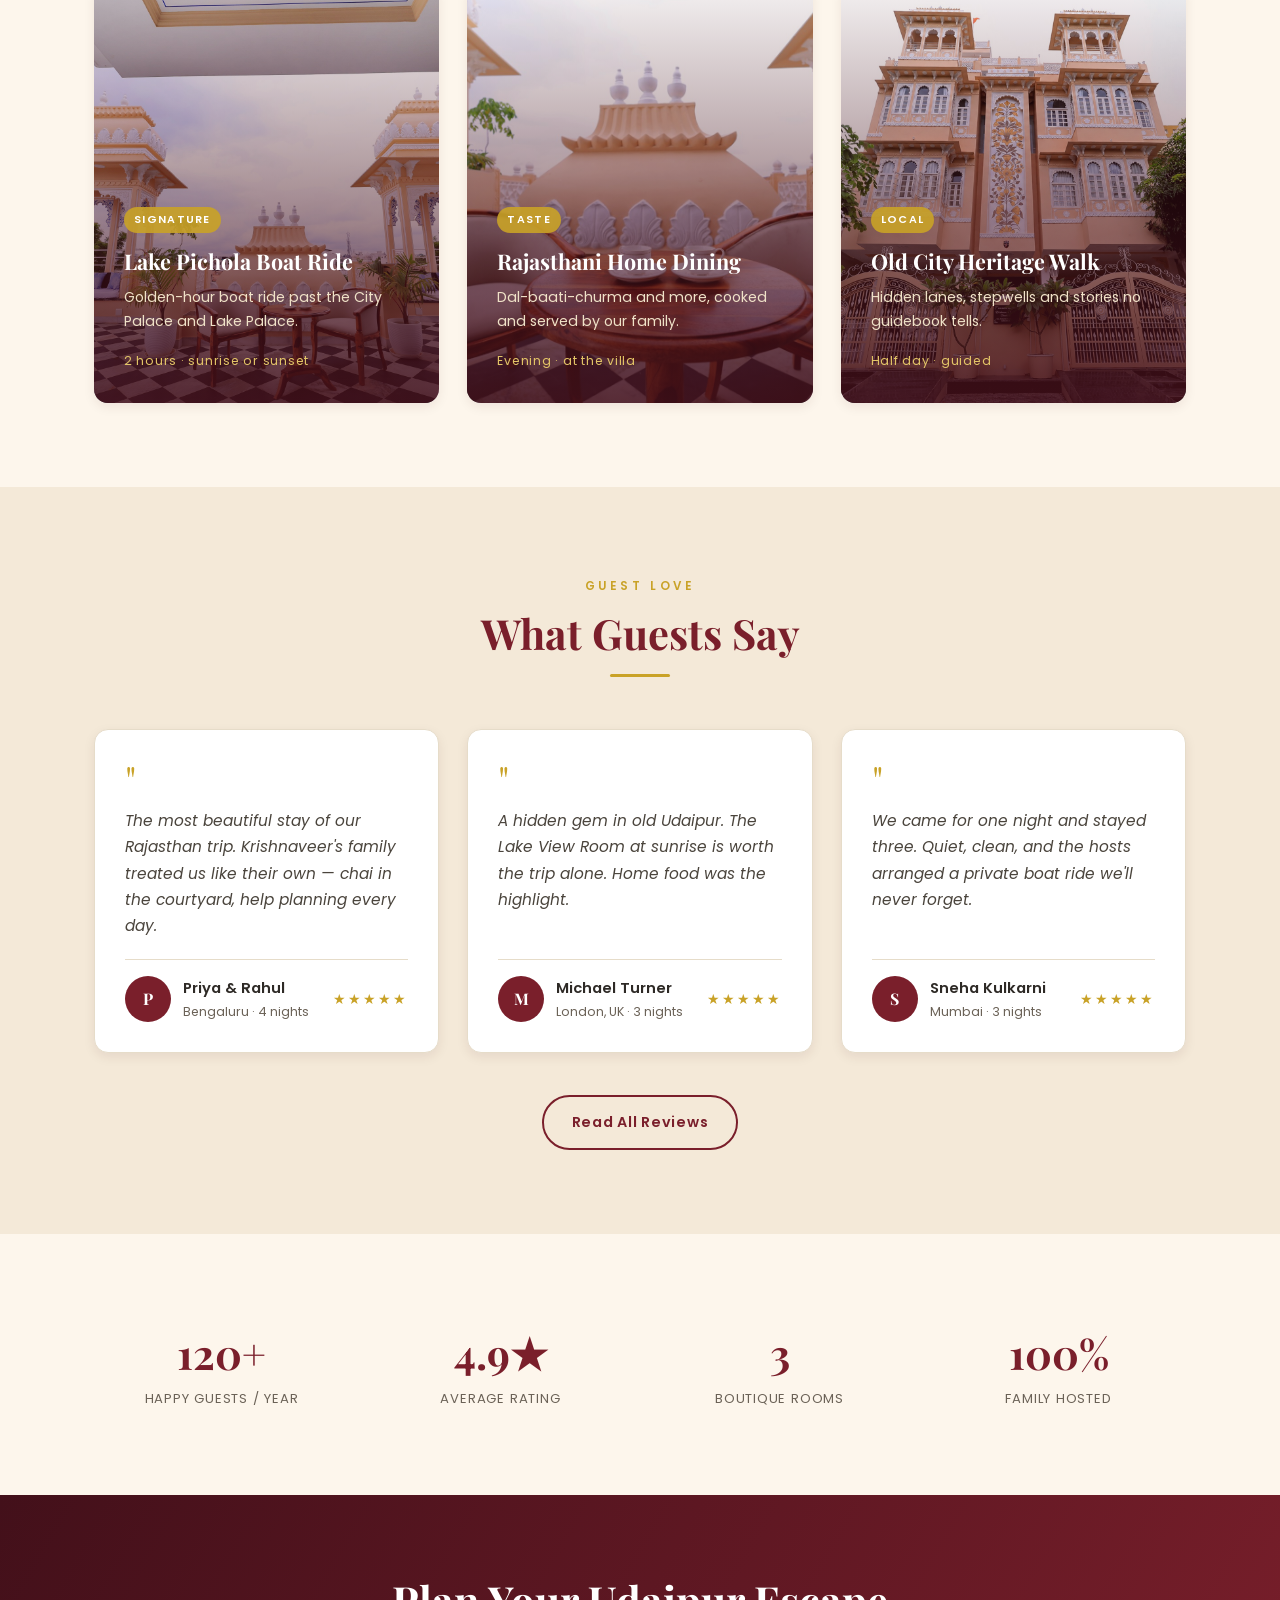
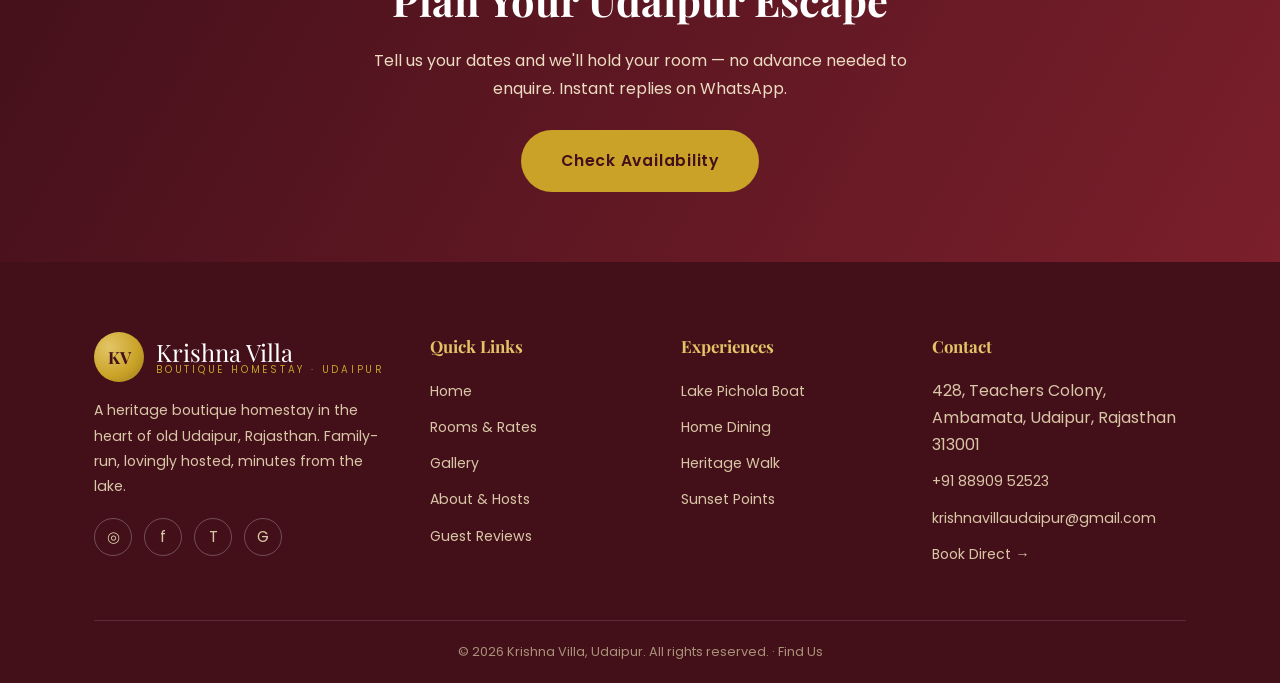
==== commit fcfeca0c: "updated the images" ====
--- a/index.html
+++ b/index.html
@@ -57,7 +57,7 @@
 
 <!-- ======= HERO ======= -->
 <section class="hero">
-  <div class="hero-bg" style="background-image:url('img/ph-hero.svg')"></div>
+  <div class="hero-bg" style="background-image:url('photos/villa-exterior.jpg')"></div>
   <div class="hero-inner">
     <div class="hero-kicker">Welcome to Udaipur · The City of Lakes</div>
     <h1>Your Heritage Home Away From Home</h1>
@@ -88,7 +88,7 @@
   <div class="wrap">
     <div class="grid-2">
       <div class="reveal">
-        <img src="img/ph-courtyard.svg" alt="Courtyard of Krishna Villa homestay" style="border-radius:14px;box-shadow:var(--shadow)">
+        <img src="photos/villa-terrace-nook.jpg" alt="Rooftop terrace nook at Krishna Villa" style="border-radius:14px;box-shadow:var(--shadow)">
       </div>
       <div class="reveal">
         <span class="kicker">Our Story</span>
@@ -117,7 +117,7 @@
     </div>
     <div class="grid-3">
       <article class="card reveal">
-        <img class="ph" src="img/ph-room-1.svg" alt="Lake View Room">
+        <img class="ph" src="photos/room-lakeview-1.jpg" alt="Lake View Room">
         <div class="card-body">
           <span class="tag">Most Loved</span>
           <h3>Lake View Room</h3>
@@ -129,7 +129,7 @@
         </div>
       </article>
       <article class="card reveal">
-        <img class="ph" src="img/ph-room-2.svg" alt="Heritage Suite">
+        <img class="ph" src="photos/room-heritage-1.jpg" alt="Heritage Suite">
         <div class="card-body">
           <span class="tag">Boutique</span>
           <h3>Heritage Suite</h3>
@@ -141,7 +141,7 @@
         </div>
       </article>
       <article class="card reveal">
-        <img class="ph" src="img/ph-courtyard.svg" alt="Courtyard Room">
+        <img class="ph" src="photos/room-courtyard-1.jpg" alt="Courtyard Room">
         <div class="card-body">
           <span class="tag">Quiet Corner</span>
           <h3>Courtyard Room</h3>
@@ -170,7 +170,7 @@
     </div>
     <div class="grid-3">
       <a class="exp-item reveal" href="experiences.html#lake">
-        <div class="hero-bg" style="background-image:url('img/ph-lake.svg');position:absolute;inset:0;background-size:cover;background-position:center"></div>
+        <div class="hero-bg" style="background-image:url('photos/villa-terrace-wide.jpg');position:absolute;inset:0;background-size:cover;background-position:center"></div>
         <div class="exp-body">
           <span class="tag">Signature</span>
           <h3>Lake Pichola Boat Ride</h3>
@@ -179,7 +179,7 @@
         </div>
       </a>
       <a class="exp-item reveal" href="experiences.html#food">
-        <div class="hero-bg" style="background-image:url('img/ph-food.svg');position:absolute;inset:0;background-size:cover;background-position:center"></div>
+        <div class="hero-bg" style="background-image:url('photos/villa-terrace-coffee.jpg');position:absolute;inset:0;background-size:cover;background-position:center"></div>
         <div class="exp-body">
           <span class="tag">Taste</span>
           <h3>Rajasthani Home Dining</h3>
@@ -188,7 +188,7 @@
         </div>
       </a>
       <a class="exp-item reveal" href="experiences.html#walk">
-        <div class="hero-bg" style="background-image:url('img/ph-city.svg');position:absolute;inset:0;background-size:cover;background-position:center"></div>
+        <div class="hero-bg" style="background-image:url('photos/villa-exterior.jpg');position:absolute;inset:0;background-size:cover;background-position:center"></div>
         <div class="exp-body">
           <span class="tag">Local</span>
           <h3>Old City Heritage Walk</h3>
@@ -211,7 +211,7 @@
     <div class="grid-3">
       <div class="testi-card reveal">
         <div class="quote">"</div>
-        <p class="txt">The most beautiful stay of our Rajasthan trip. Krishna's family treated us like their own — chai in the courtyard, help planning every day.</p>
+        <p class="txt">The most beautiful stay of our Rajasthan trip. Krishnaveer's family treated us like their own — chai in the courtyard, help planning every day.</p>
         <div class="who">
           <span class="avatar">P</span>
           <div><div class="nm">Priya &amp; Rahul</div><div class="pl">Bengaluru · 4 nights</div></div>
@@ -303,7 +303,7 @@
       <div>
         <h4>Contact</h4>
         <ul>
-          <li>Old City, Near Lake Pichola,<br>Udaipur, Rajasthan 313001</li>
+          <li>428, Teachers Colony,<br>Ambamata, Udaipur, Rajasthan 313001</li>
           <li><a href="tel:+918890952523">+91 88909 52523</a></li>
           <li><a href="mailto:krishnavillaudaipur@gmail.com">krishnavillaudaipur@gmail.com</a></li>
           <li><a href="contact.html">Book Direct →</a></li>
--- a/css/style.css
+++ b/css/style.css
@@ -279,7 +279,7 @@
   display: flex; flex-direction: column;
 }
 .card:hover { transform: translateY(-6px); box-shadow: var(--shadow); }
-.card .ph { aspect-ratio: 4/3; width: 100%; }
+.card .ph { aspect-ratio: 4/3; width: 100%; object-fit: cover; }
 .card-body { padding: 24px; flex: 1; display: flex; flex-direction: column; }
 .card-body h3 { font-family: var(--serif); font-size: 1.22rem; color: var(--wine); margin-bottom: 8px; }
 .card-body p { font-size: 0.92rem; color: var(--muted); margin-bottom: 14px; }
@@ -341,7 +341,7 @@
    ========================================================================== */
 .gallery-grid { display: grid; grid-template-columns: repeat(3, 1fr); gap: 16px; }
 .gallery-grid .g-item { position: relative; border-radius: 12px; overflow: hidden; cursor: pointer; box-shadow: var(--shadow-sm); }
-.gallery-grid .g-item img, .gallery-grid .g-item .ph { aspect-ratio: 1/1; width: 100%; transition: transform 0.4s ease; }
+.gallery-grid .g-item img, .gallery-grid .g-item .ph { aspect-ratio: 1/1; width: 100%; object-fit: cover; transition: transform 0.4s ease; }
 .gallery-grid .g-item:hover img, .gallery-grid .g-item:hover .ph { transform: scale(1.06); }
 .gallery-grid .g-item .g-cap {
   position: absolute; left: 0; right: 0; bottom: 0; padding: 30px 16px 12px;
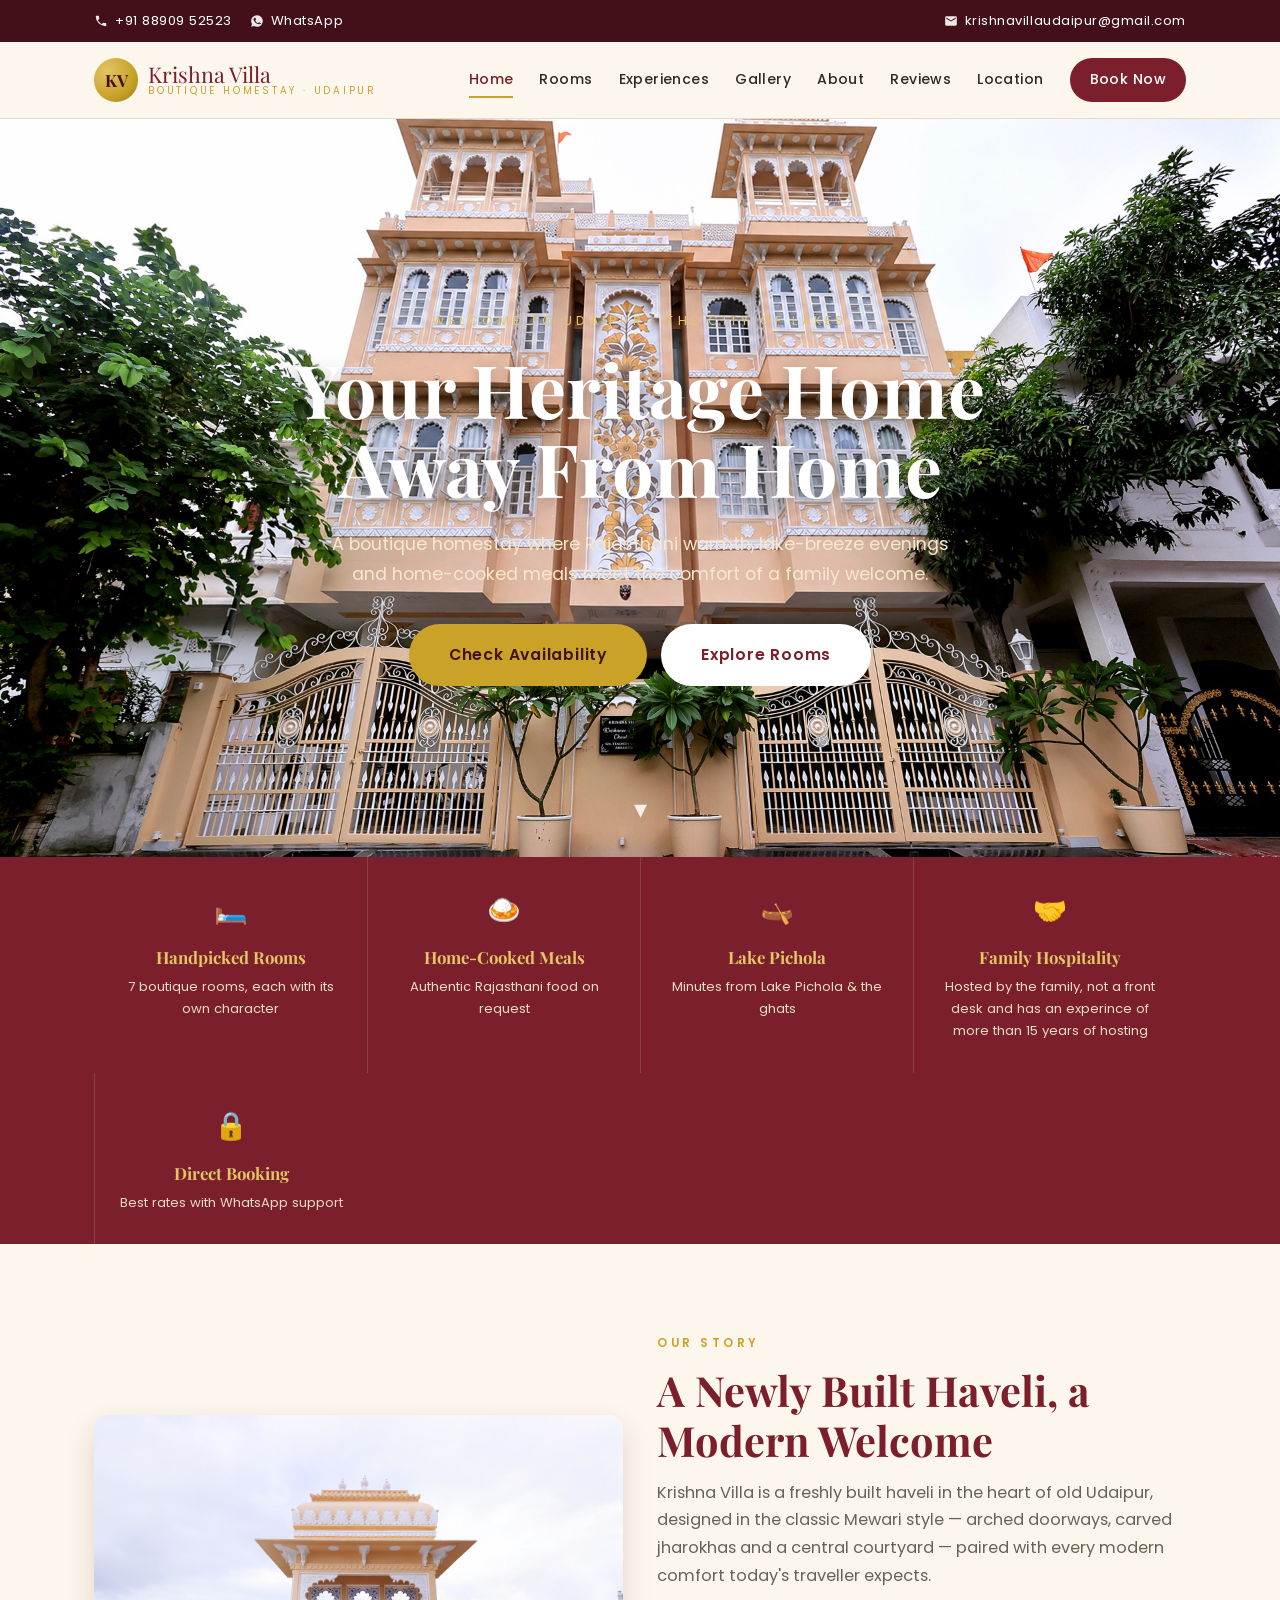
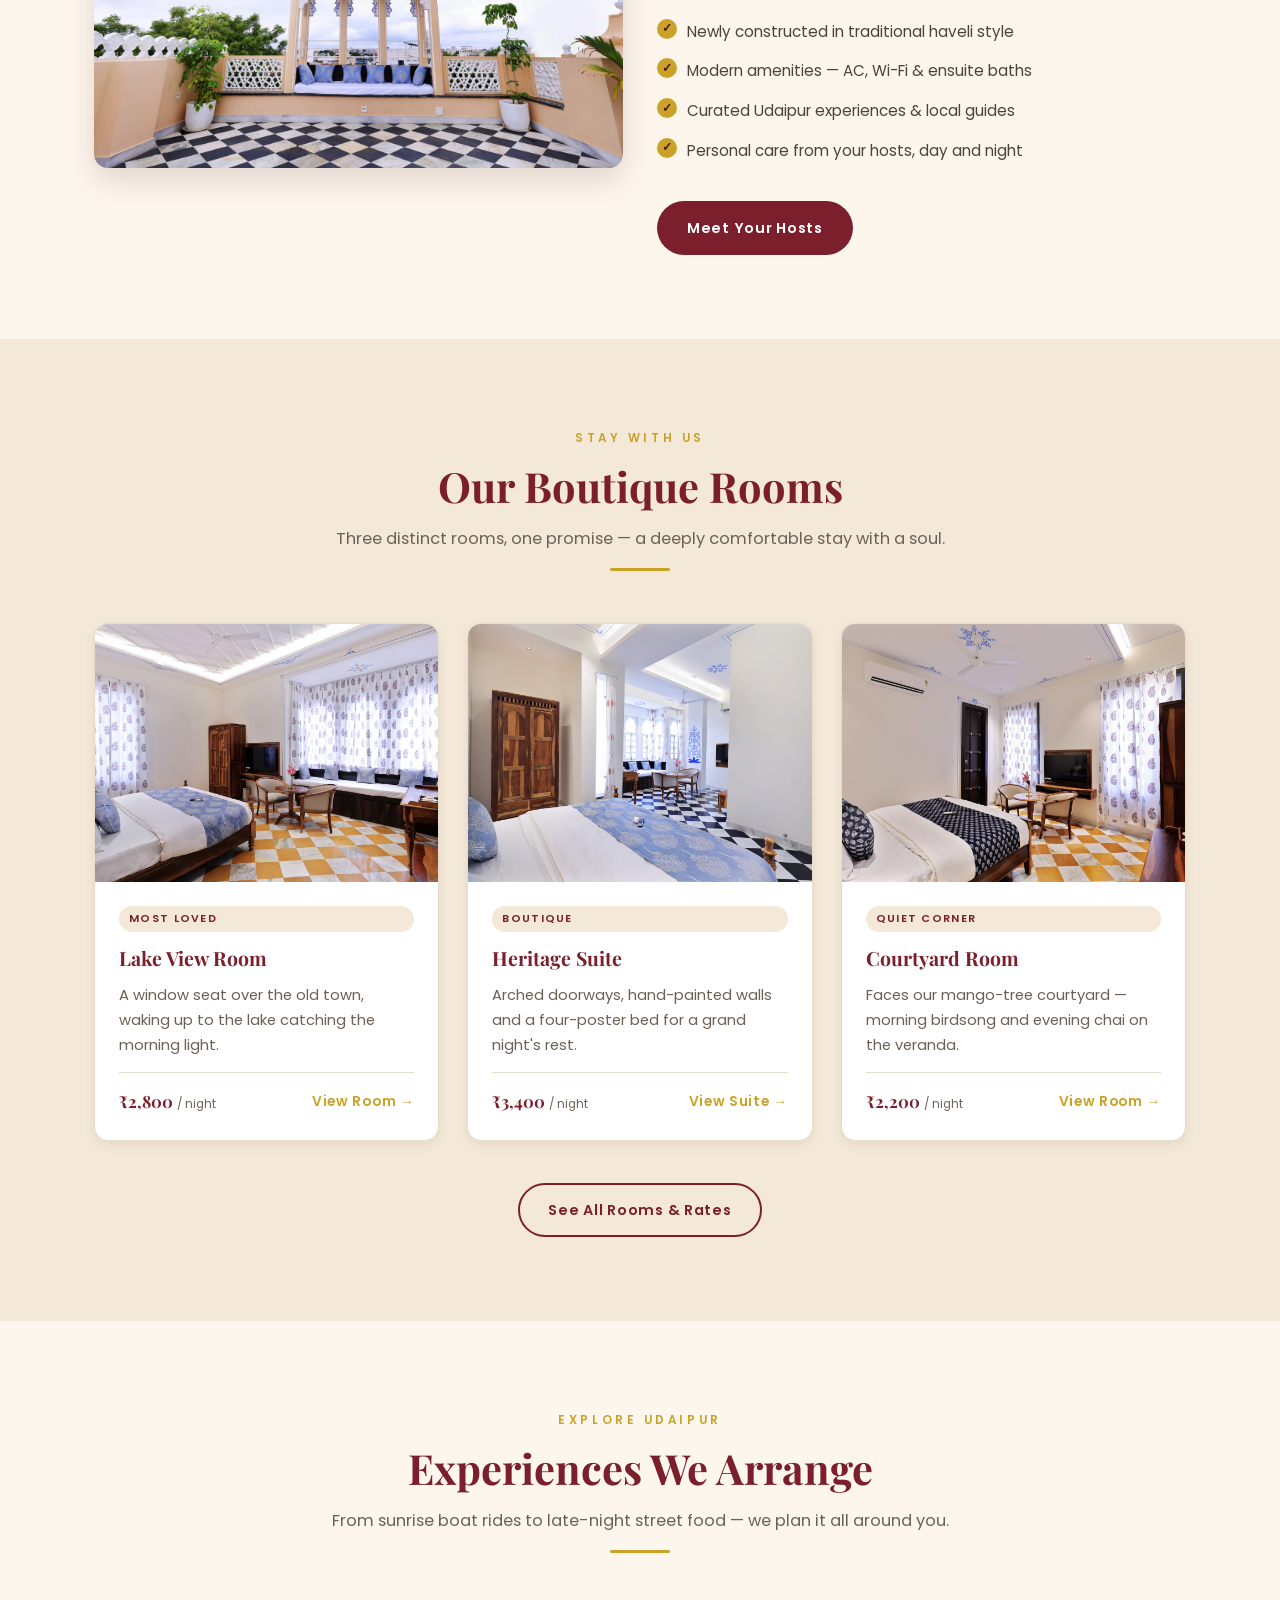
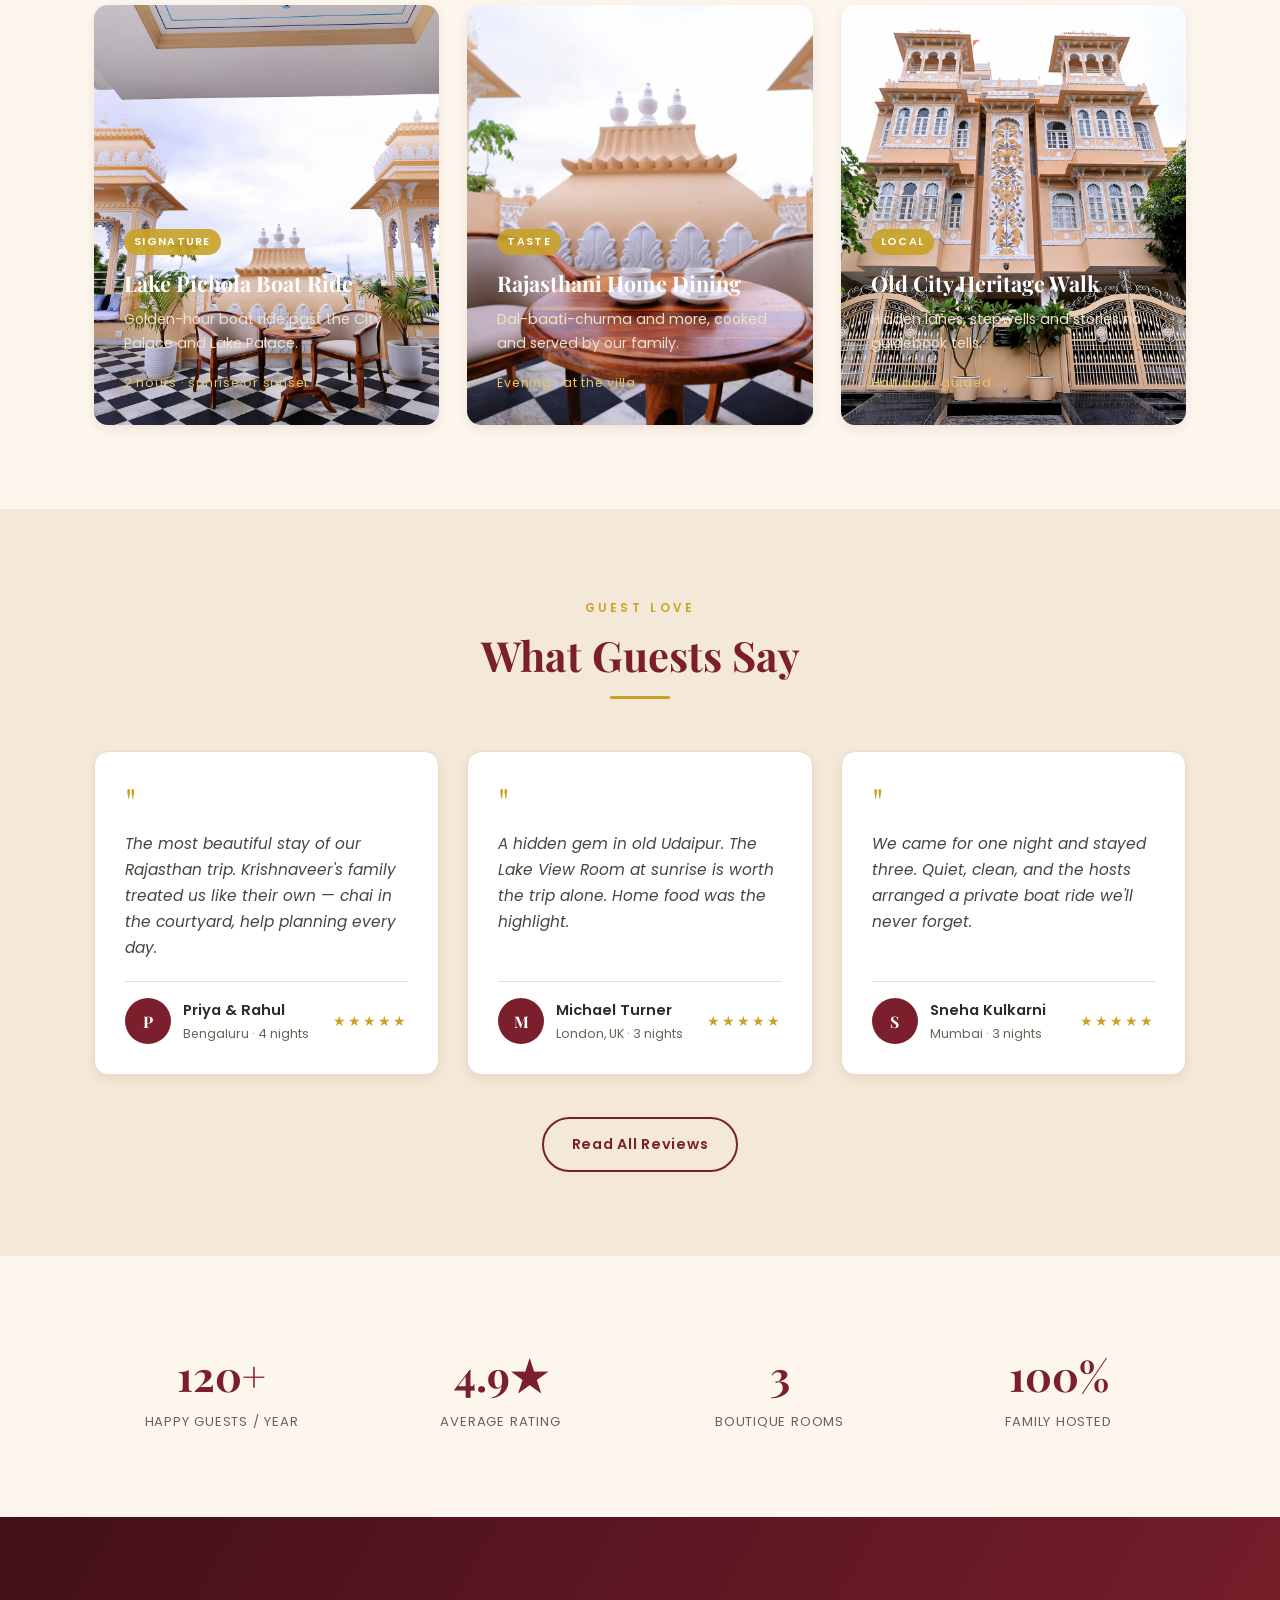
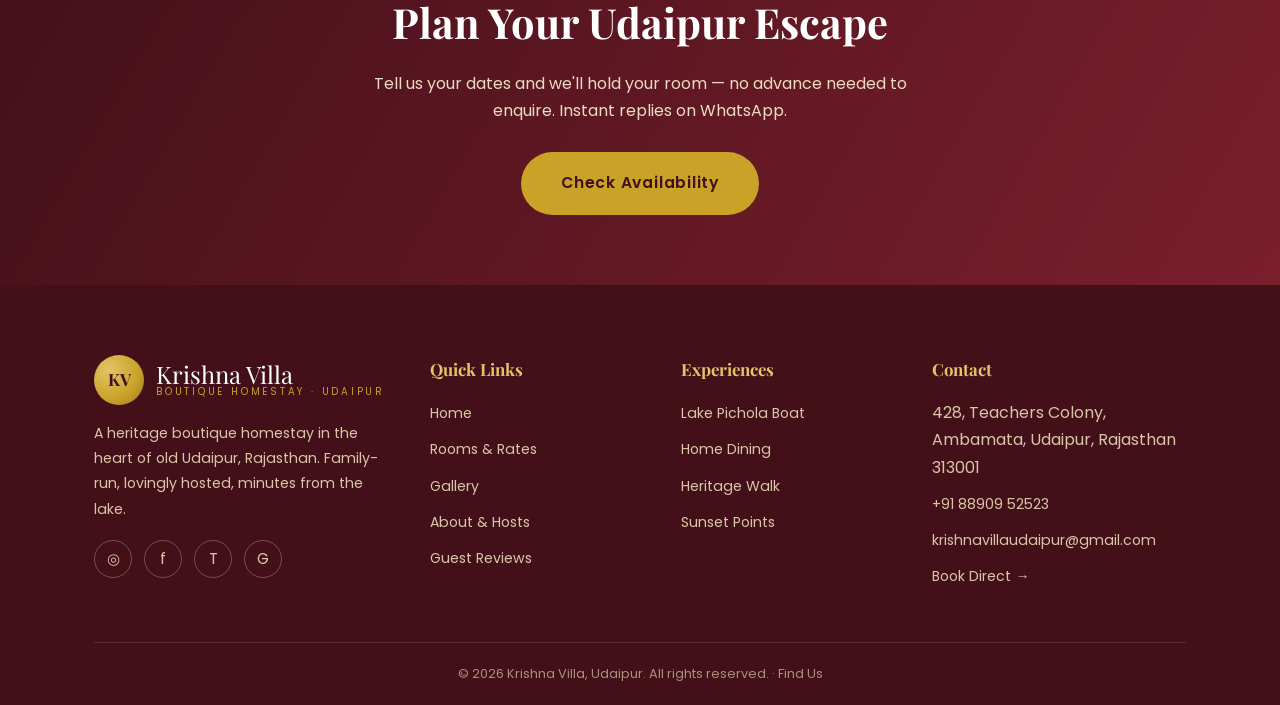
==== commit 3823831a: "updated changes" ====
--- a/index.html
+++ b/index.html
@@ -74,10 +74,10 @@
 <section class="usp-strip">
   <div class="wrap">
     <div class="usp-grid">
-      <div class="usp-item"><div class="usp-ico">🛏️</div><h3>Handpicked Rooms</h3><p>3 boutique rooms, each with its own character</p></div>
+      <div class="usp-item"><div class="usp-ico">🛏️</div><h3>Handpicked Rooms</h3><p>7 boutique rooms, each with its own character</p></div>
       <div class="usp-item"><div class="usp-ico">🍛</div><h3>Home-Cooked Meals</h3><p>Authentic Rajasthani food on request</p></div>
-      <div class="usp-item"><div class="usp-ico">🛶</div><h3>Lake Views</h3><p>Minutes from Lake Pichola &amp; the ghats</p></div>
-      <div class="usp-item"><div class="usp-ico">🤝</div><h3>Family Hospitality</h3><p>Hosted by the family, not a front desk</p></div>
+      <div class="usp-item"><div class="usp-ico">🛶</div><h3>Lake Pichola</h3><p>Minutes from Lake Pichola &amp; the ghats</p></div>
+      <div class="usp-item"><div class="usp-ico">🤝</div><h3>Family Hospitality</h3><p>Hosted by the family, not a front desk and has an experince of more than 15 years of hosting</p></div>
       <div class="usp-item"><div class="usp-ico">🔒</div><h3>Direct Booking</h3><p>Best rates with WhatsApp support</p></div>
     </div>
   </div>
@@ -92,11 +92,11 @@
       </div>
       <div class="reveal">
         <span class="kicker">Our Story</span>
-        <h2 class="section-title">A Century-Old Haveli, a Modern Welcome</h2>
-        <p class="section-sub">Krishna Villa began as a family home in old Udaipur. Today it is a boutique homestay where travellers sleep in heritage-style rooms, sip chai in the courtyard and set out for the lake — guided by locals who know every hidden lane.</p>
+        <h2 class="section-title">A Newly Built Haveli, a Modern Welcome</h2>
+        <p class="section-sub">Krishna Villa is a freshly built haveli in the heart of old Udaipur, designed in the classic Mewari style — arched doorways, carved jharokhas and a central courtyard — paired with every modern comfort today's traveller expects.</p>
         <ul class="feature-list" style="margin:22px 0 30px">
-          <li>Boutique size — only 3 rooms, never crowded</li>
-          <li>Heritage architecture with modern amenities</li>
+          <li>Newly constructed in traditional haveli style</li>
+          <li>Modern amenities — AC, Wi-Fi &amp; ensuite baths</li>
           <li>Curated Udaipur experiences &amp; local guides</li>
           <li>Personal care from your hosts, day and night</li>
         </ul>
--- a/css/style.css
+++ b/css/style.css
@@ -208,7 +208,7 @@
 .hero::after {
   content: "";
   position: absolute; inset: 0;
-  background: linear-gradient(180deg, rgba(67,16,26,0.55), rgba(67,16,26,0.62));
+  /* background: linear-gradient(180deg, rgba(67,16,26,0.55), rgba(67,16,26,0.62)); */
 }
 .hero-inner { position: relative; z-index: 2; max-width: 800px; }
 .hero-kicker {
@@ -329,7 +329,9 @@
    ========================================================================== */
 .exp-item { position: relative; border-radius: var(--radius); overflow: hidden; min-height: 420px; display: flex; align-items: flex-end; color: #fff; box-shadow: var(--shadow-sm); transition: transform 0.3s ease, box-shadow 0.3s ease; }
 .exp-item:hover { transform: translateY(-6px); box-shadow: var(--shadow); }
-.exp-item::after { content: ""; position: absolute; inset: 0; background: linear-gradient(180deg, rgba(67,16,26,0.05), rgba(67,16,26,0.85)); }
+.exp-item::after { content: ""; position: absolute; inset: 0; 
+  /* background: linear-gradient(180deg, rgba(67,16,26,0.05), rgba(67,16,26,0.85)); */
+ }
 .exp-item .exp-body { position: relative; z-index: 2; padding: 30px; width: 100%; }
 .exp-item h3 { font-family: var(--serif); font-size: 1.35rem; margin-bottom: 6px; }
 .exp-item p { font-size: 0.88rem; color: #f0e2c8; margin-bottom: 12px; }
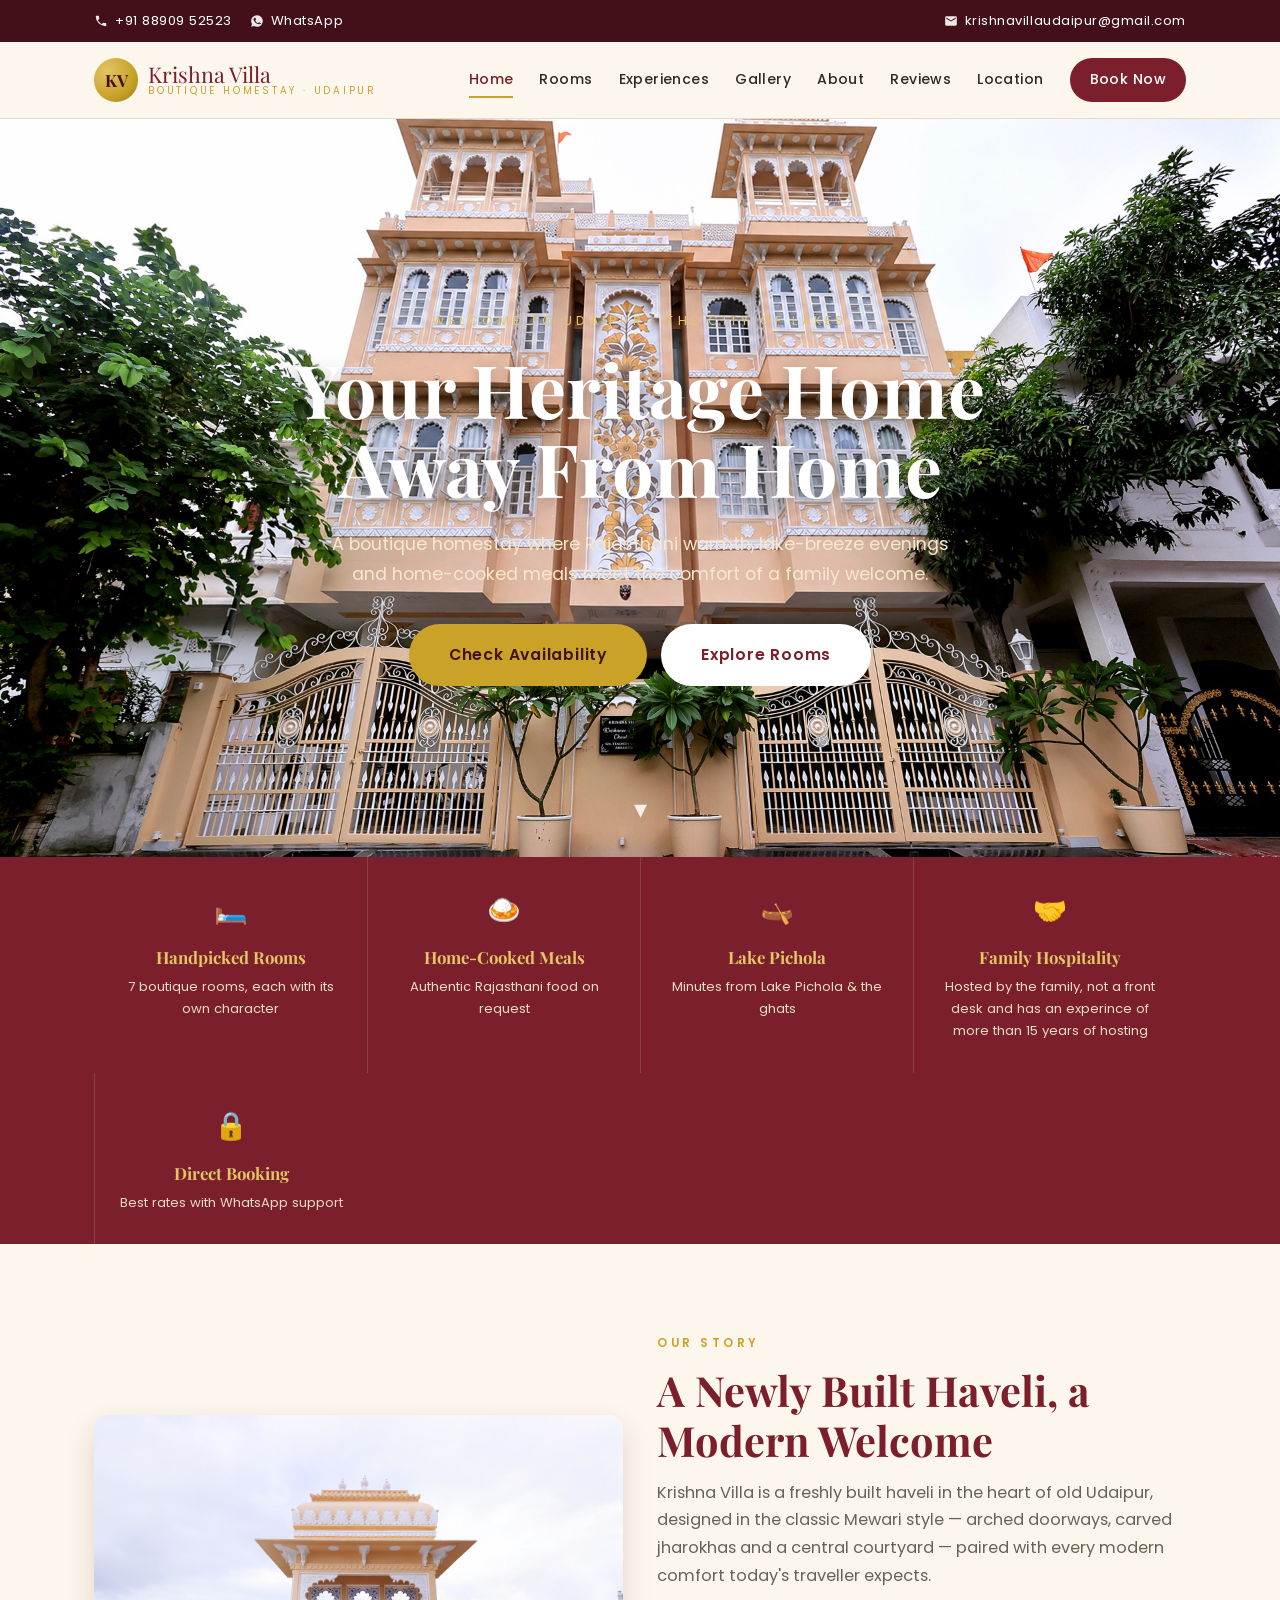
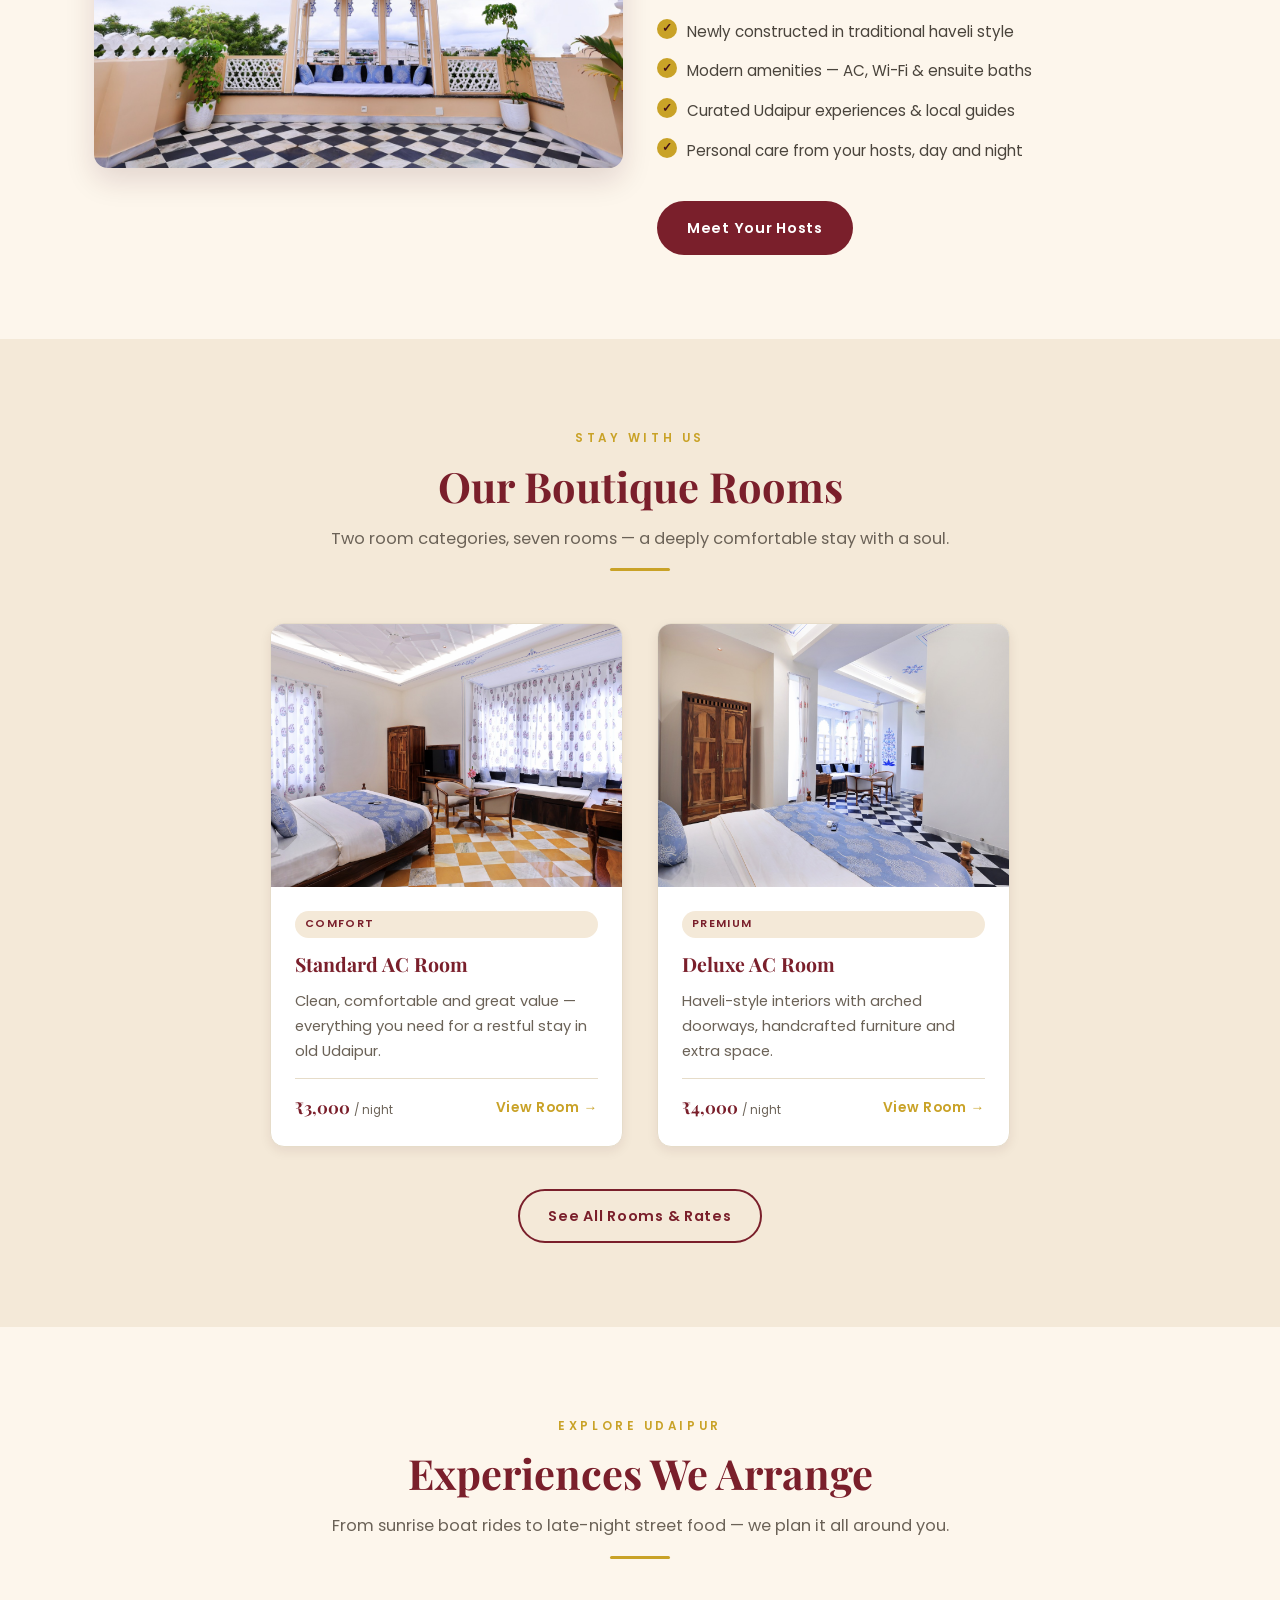
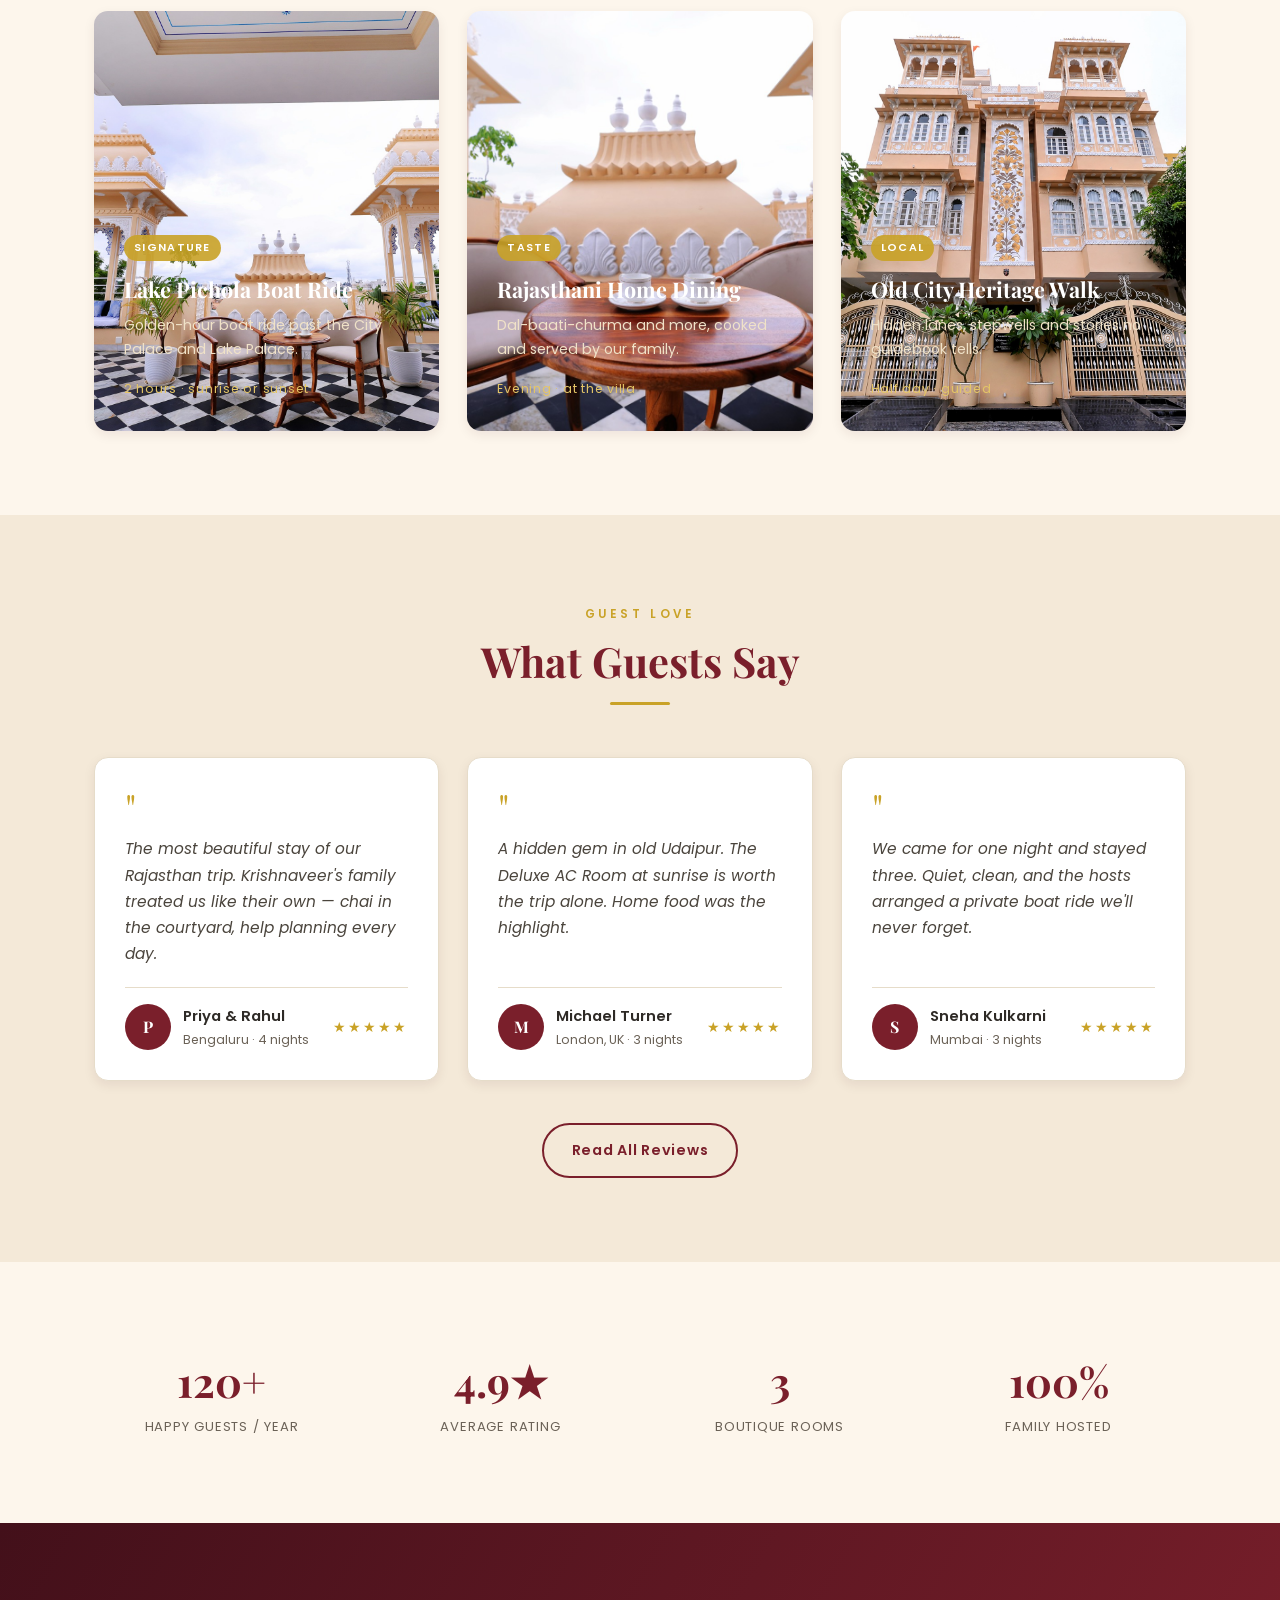
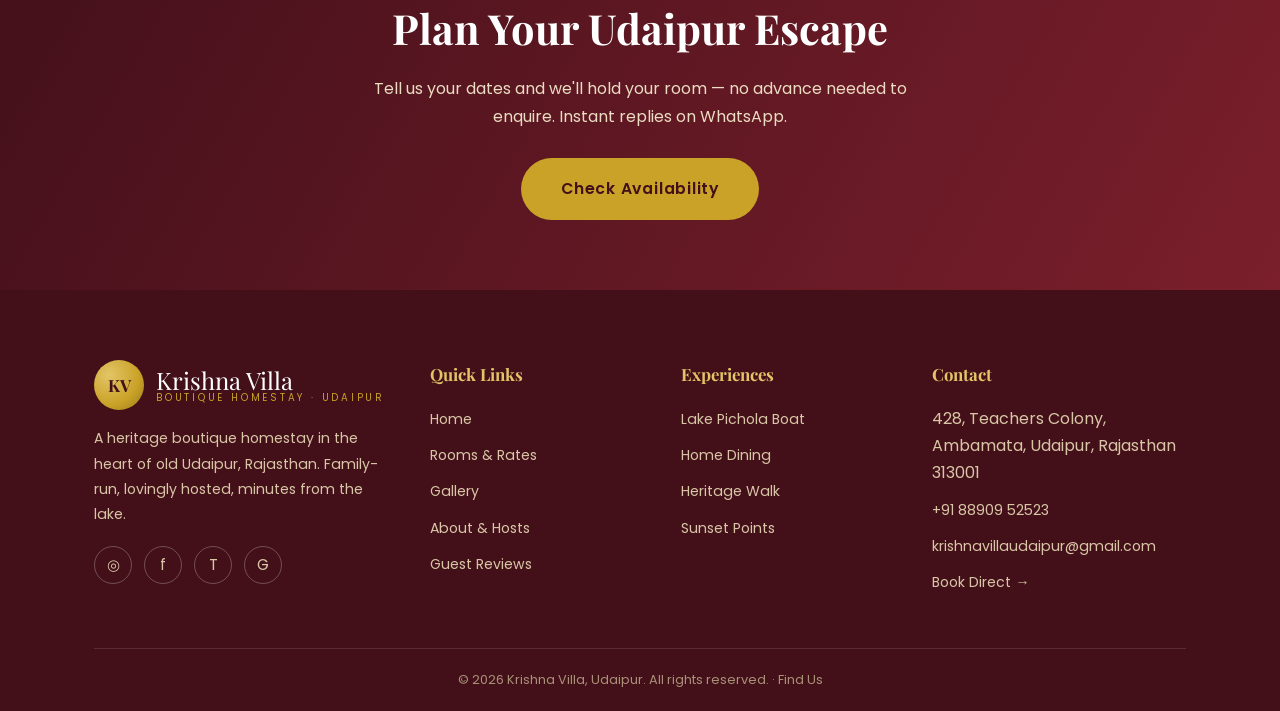
==== commit 3cdd9145: "some more updates" ====
--- a/index.html
+++ b/index.html
@@ -112,43 +112,31 @@
     <div class="section-head reveal">
       <span class="kicker">Stay With Us</span>
       <h2 class="section-title">Our Boutique Rooms</h2>
-      <p class="section-sub">Three distinct rooms, one promise — a deeply comfortable stay with a soul.</p>
+      <p class="section-sub">Two room categories, seven rooms — a deeply comfortable stay with a soul.</p>
       <div class="rule"></div>
     </div>
-    <div class="grid-3">
+    <div class="grid-2" style="max-width:740px;margin:0 auto">
       <article class="card reveal">
-        <img class="ph" src="photos/room-lakeview-1.jpg" alt="Lake View Room">
+        <img class="ph" src="photos/room-lakeview-1.jpg" alt="Standard AC Room">
         <div class="card-body">
-          <span class="tag">Most Loved</span>
-          <h3>Lake View Room</h3>
-          <p>A window seat over the old town, waking up to the lake catching the morning light.</p>
+          <span class="tag">Comfort</span>
+          <h3>Standard AC Room</h3>
+          <p>Clean, comfortable and great value — everything you need for a restful stay in old Udaipur.</p>
           <div class="card-meta">
-            <span class="price">₹2,800 <small>/ night</small></span>
-            <a class="link-arrow" href="rooms.html#lake">View Room →</a>
+            <span class="price">₹3,000 <small>/ night</small></span>
+            <a class="link-arrow" href="rooms.html#standard">View Room →</a>
           </div>
         </div>
       </article>
       <article class="card reveal">
-        <img class="ph" src="photos/room-heritage-1.jpg" alt="Heritage Suite">
+        <img class="ph" src="photos/room-heritage-1.jpg" alt="Deluxe AC Room">
         <div class="card-body">
-          <span class="tag">Boutique</span>
-          <h3>Heritage Suite</h3>
-          <p>Arched doorways, hand-painted walls and a four-poster bed for a grand night's rest.</p>
+          <span class="tag">Premium</span>
+          <h3>Deluxe AC Room</h3>
+          <p>Haveli-style interiors with arched doorways, handcrafted furniture and extra space.</p>
           <div class="card-meta">
-            <span class="price">₹3,400 <small>/ night</small></span>
-            <a class="link-arrow" href="rooms.html#heritage">View Suite →</a>
-          </div>
-        </div>
-      </article>
-      <article class="card reveal">
-        <img class="ph" src="photos/room-courtyard-1.jpg" alt="Courtyard Room">
-        <div class="card-body">
-          <span class="tag">Quiet Corner</span>
-          <h3>Courtyard Room</h3>
-          <p>Faces our mango-tree courtyard — morning birdsong and evening chai on the veranda.</p>
-          <div class="card-meta">
-            <span class="price">₹2,200 <small>/ night</small></span>
-            <a class="link-arrow" href="rooms.html#courtyard">View Room →</a>
+            <span class="price">₹4,000 <small>/ night</small></span>
+            <a class="link-arrow" href="rooms.html#deluxe">View Room →</a>
           </div>
         </div>
       </article>
@@ -220,7 +208,7 @@
       </div>
       <div class="testi-card reveal">
         <div class="quote">"</div>
-        <p class="txt">A hidden gem in old Udaipur. The Lake View Room at sunrise is worth the trip alone. Home food was the highlight.</p>
+        <p class="txt">A hidden gem in old Udaipur. The Deluxe AC Room at sunrise is worth the trip alone. Home food was the highlight.</p>
         <div class="who">
           <span class="avatar">M</span>
           <div><div class="nm">Michael Turner</div><div class="pl">London, UK · 3 nights</div></div>
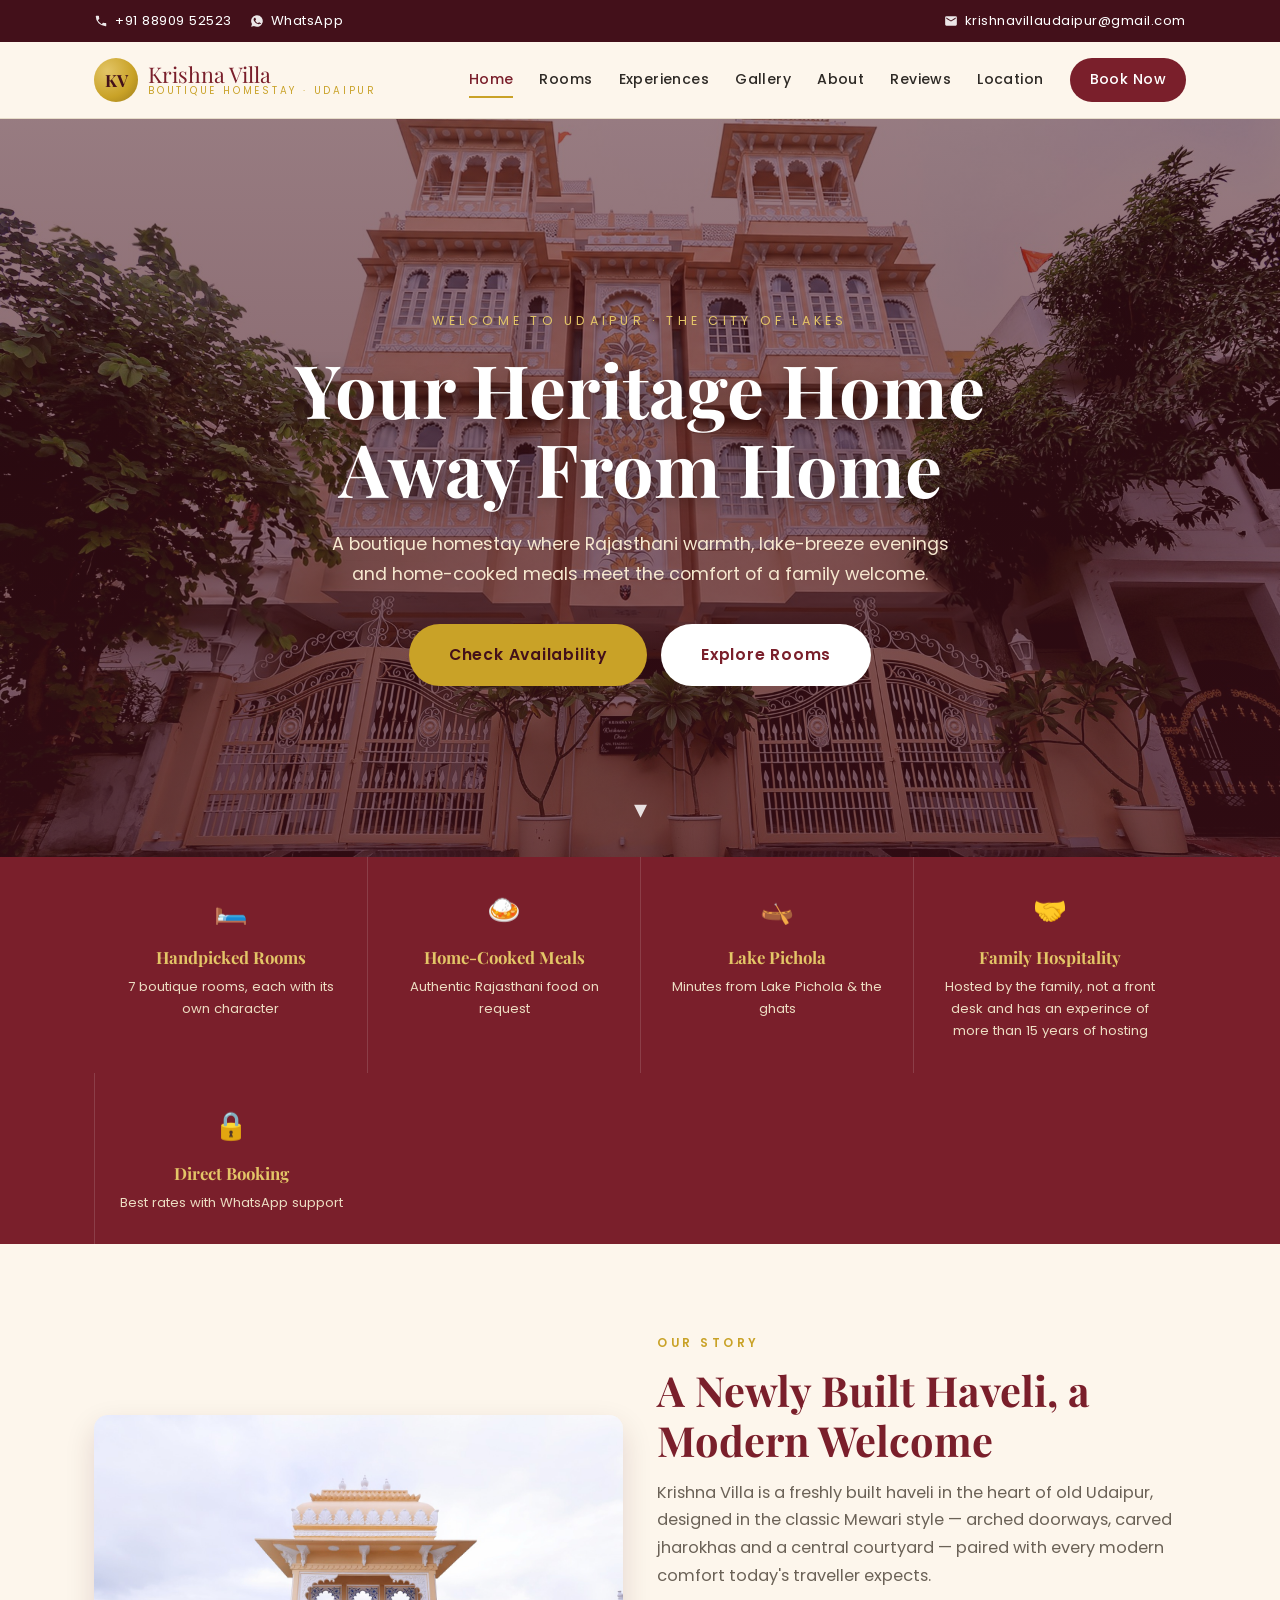
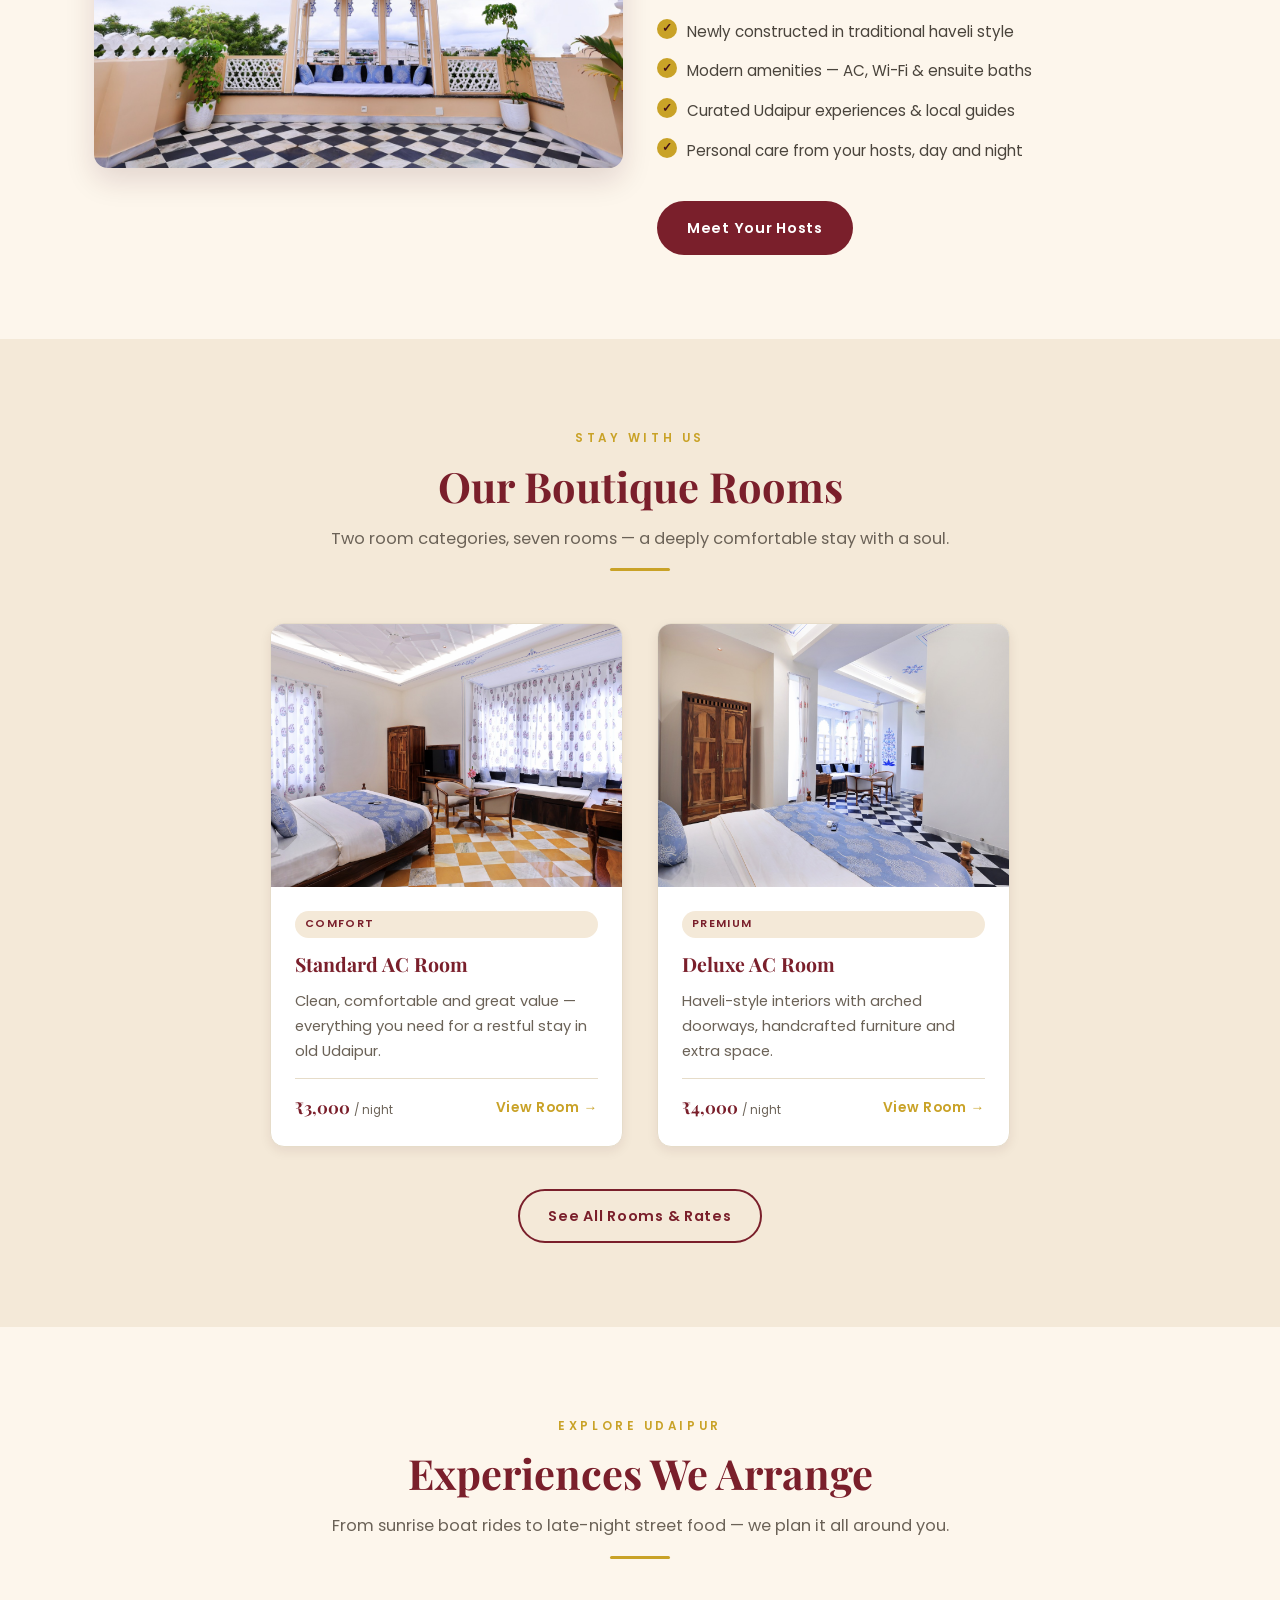
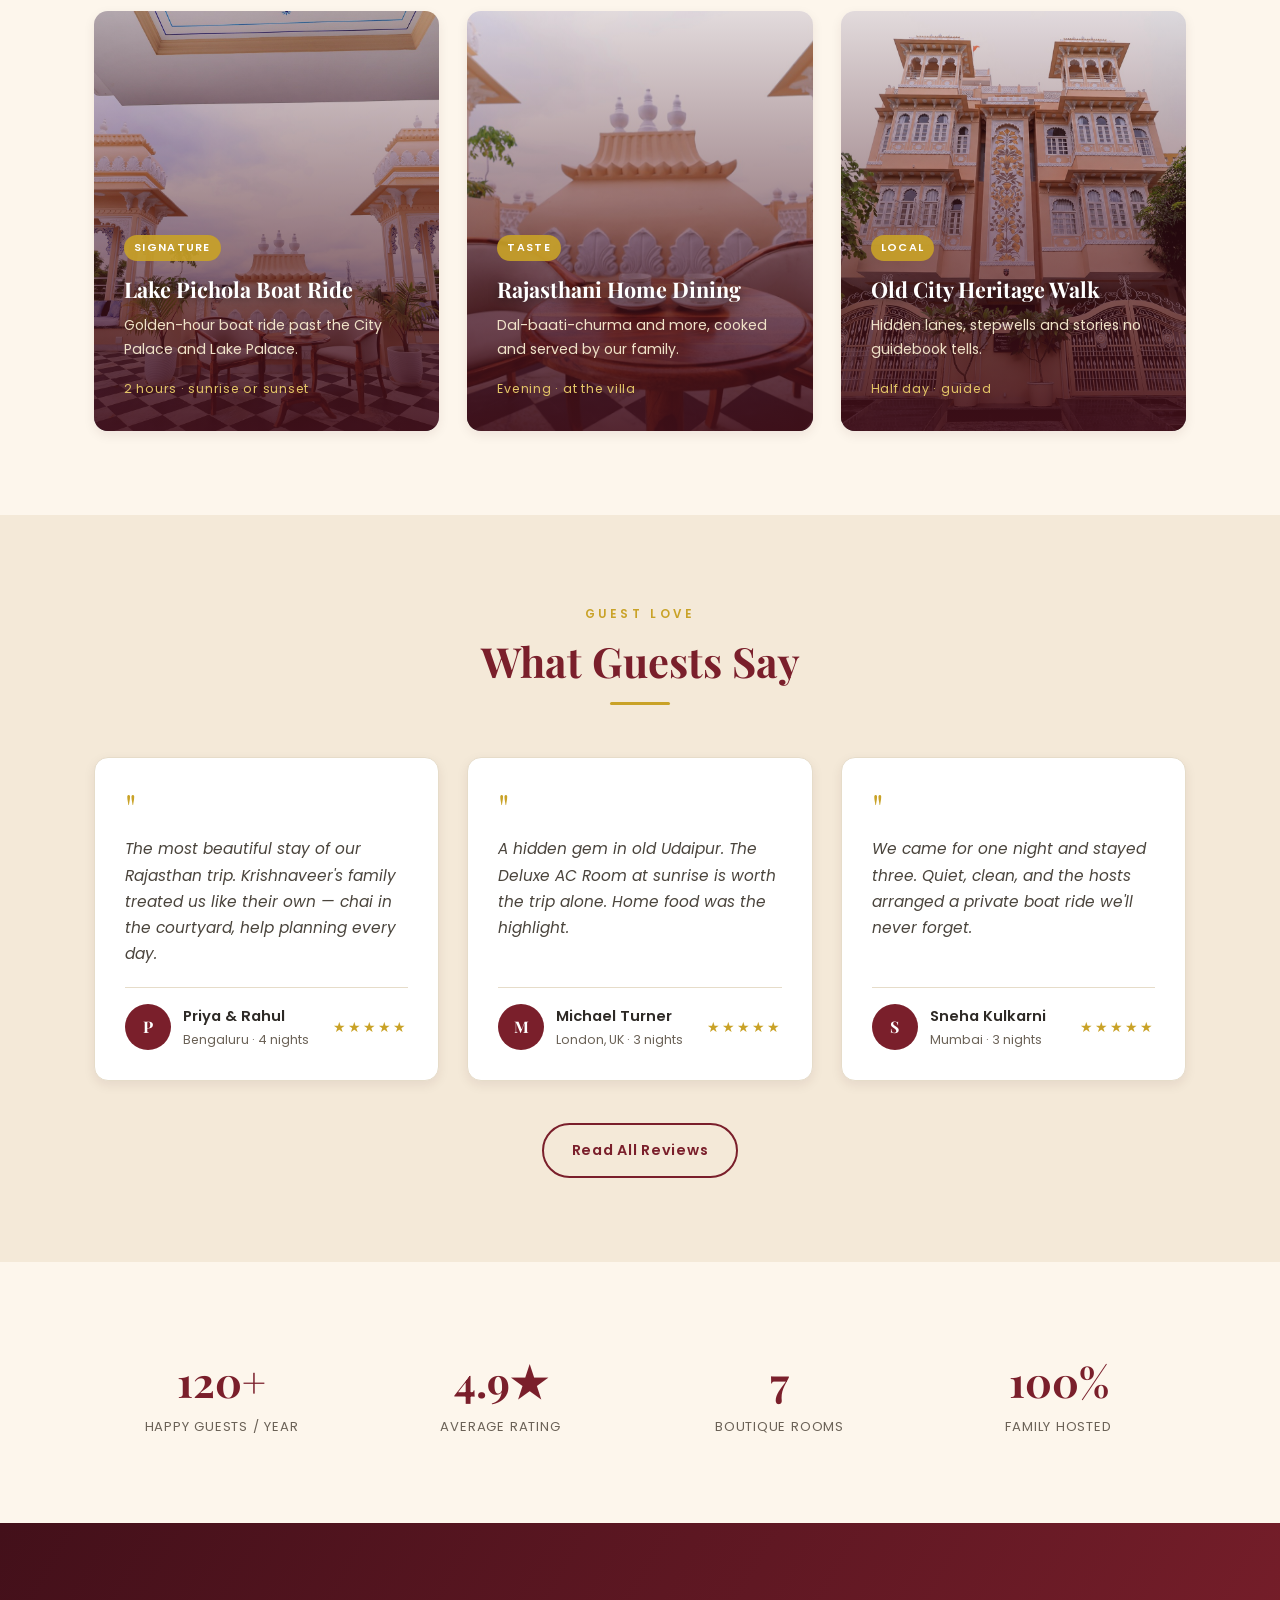
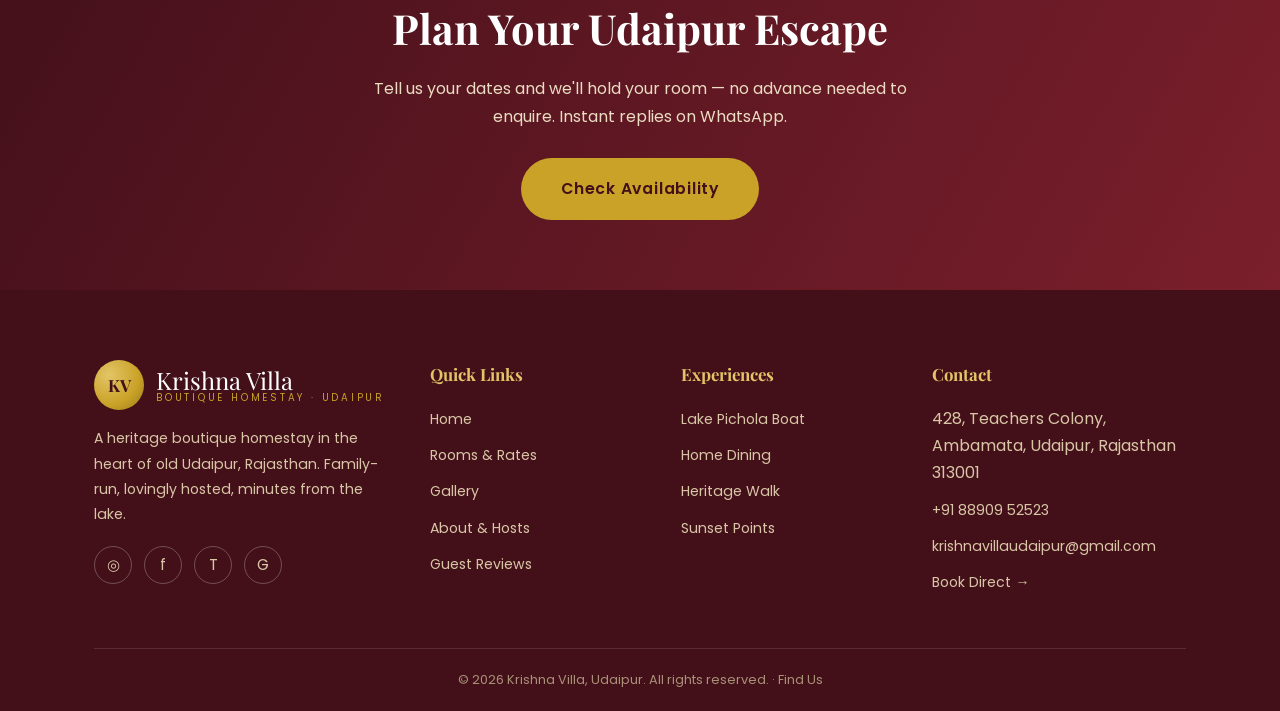
==== commit e1fc051f: "updated the sections" ====
--- a/index.html
+++ b/index.html
@@ -237,7 +237,7 @@
     <div class="stats reveal">
       <div><div class="stat-num">120+</div><div class="stat-label">Happy Guests / Year</div></div>
       <div><div class="stat-num">4.9★</div><div class="stat-label">Average Rating</div></div>
-      <div><div class="stat-num">3</div><div class="stat-label">Boutique Rooms</div></div>
+      <div><div class="stat-num">7</div><div class="stat-label">Boutique Rooms</div></div>
       <div><div class="stat-num">100%</div><div class="stat-label">Family Hosted</div></div>
     </div>
   </div>
--- a/css/style.css
+++ b/css/style.css
@@ -208,7 +208,7 @@
 .hero::after {
   content: "";
   position: absolute; inset: 0;
-  /* background: linear-gradient(180deg, rgba(67,16,26,0.55), rgba(67,16,26,0.62)); */
+  background: linear-gradient(180deg, rgba(67,16,26,0.55), rgba(67,16,26,0.7));
 }
 .hero-inner { position: relative; z-index: 2; max-width: 800px; }
 .hero-kicker {
@@ -241,10 +241,10 @@
 }
 .page-hero::after {
   content: ""; position: absolute; inset: 0;
-  background: linear-gradient(180deg, rgba(67,16,26,0.6), rgba(67,16,26,0.7));
+  background: linear-gradient(180deg, rgba(67,16,26,0.65), rgba(67,16,26,0.8));
 }
 .page-hero .hero-inner { position: relative; z-index: 2; }
-.page-hero h1 { font-family: var(--serif); font-size: clamp(2.2rem, 5vw, 3.4rem); margin-bottom: 12px; }
+.page-hero h1 { font-family: var(--serif); font-size: clamp(2.2rem, 5vw, 3.4rem); margin-bottom: 12px; text-shadow: 0 2px 14px rgba(0,0,0,0.4); }
 .page-hero p { color: #f6e8cf; max-width: 600px; margin: 0 auto; }
 .breadcrumb { margin-top: 18px; font-size: 0.8rem; letter-spacing: 0.12em; text-transform: uppercase; color: var(--gold-soft); }
 .breadcrumb a:hover { color: #fff; }
@@ -330,10 +330,10 @@
 .exp-item { position: relative; border-radius: var(--radius); overflow: hidden; min-height: 420px; display: flex; align-items: flex-end; color: #fff; box-shadow: var(--shadow-sm); transition: transform 0.3s ease, box-shadow 0.3s ease; }
 .exp-item:hover { transform: translateY(-6px); box-shadow: var(--shadow); }
 .exp-item::after { content: ""; position: absolute; inset: 0; 
-  /* background: linear-gradient(180deg, rgba(67,16,26,0.05), rgba(67,16,26,0.85)); */
+  background: linear-gradient(180deg, rgba(67,16,26,0.15), rgba(67,16,26,0.88));
  }
 .exp-item .exp-body { position: relative; z-index: 2; padding: 30px; width: 100%; }
-.exp-item h3 { font-family: var(--serif); font-size: 1.35rem; margin-bottom: 6px; }
+.exp-item h3 { font-family: var(--serif); font-size: 1.35rem; margin-bottom: 6px; text-shadow: 0 2px 10px rgba(0,0,0,0.5); }
 .exp-item p { font-size: 0.88rem; color: #f0e2c8; margin-bottom: 12px; }
 .exp-item .tag { background: rgba(201,162,39,0.9); color: #fff; }
 .exp-item .duration { font-size: 0.78rem; color: var(--gold-soft); letter-spacing: 0.06em; }
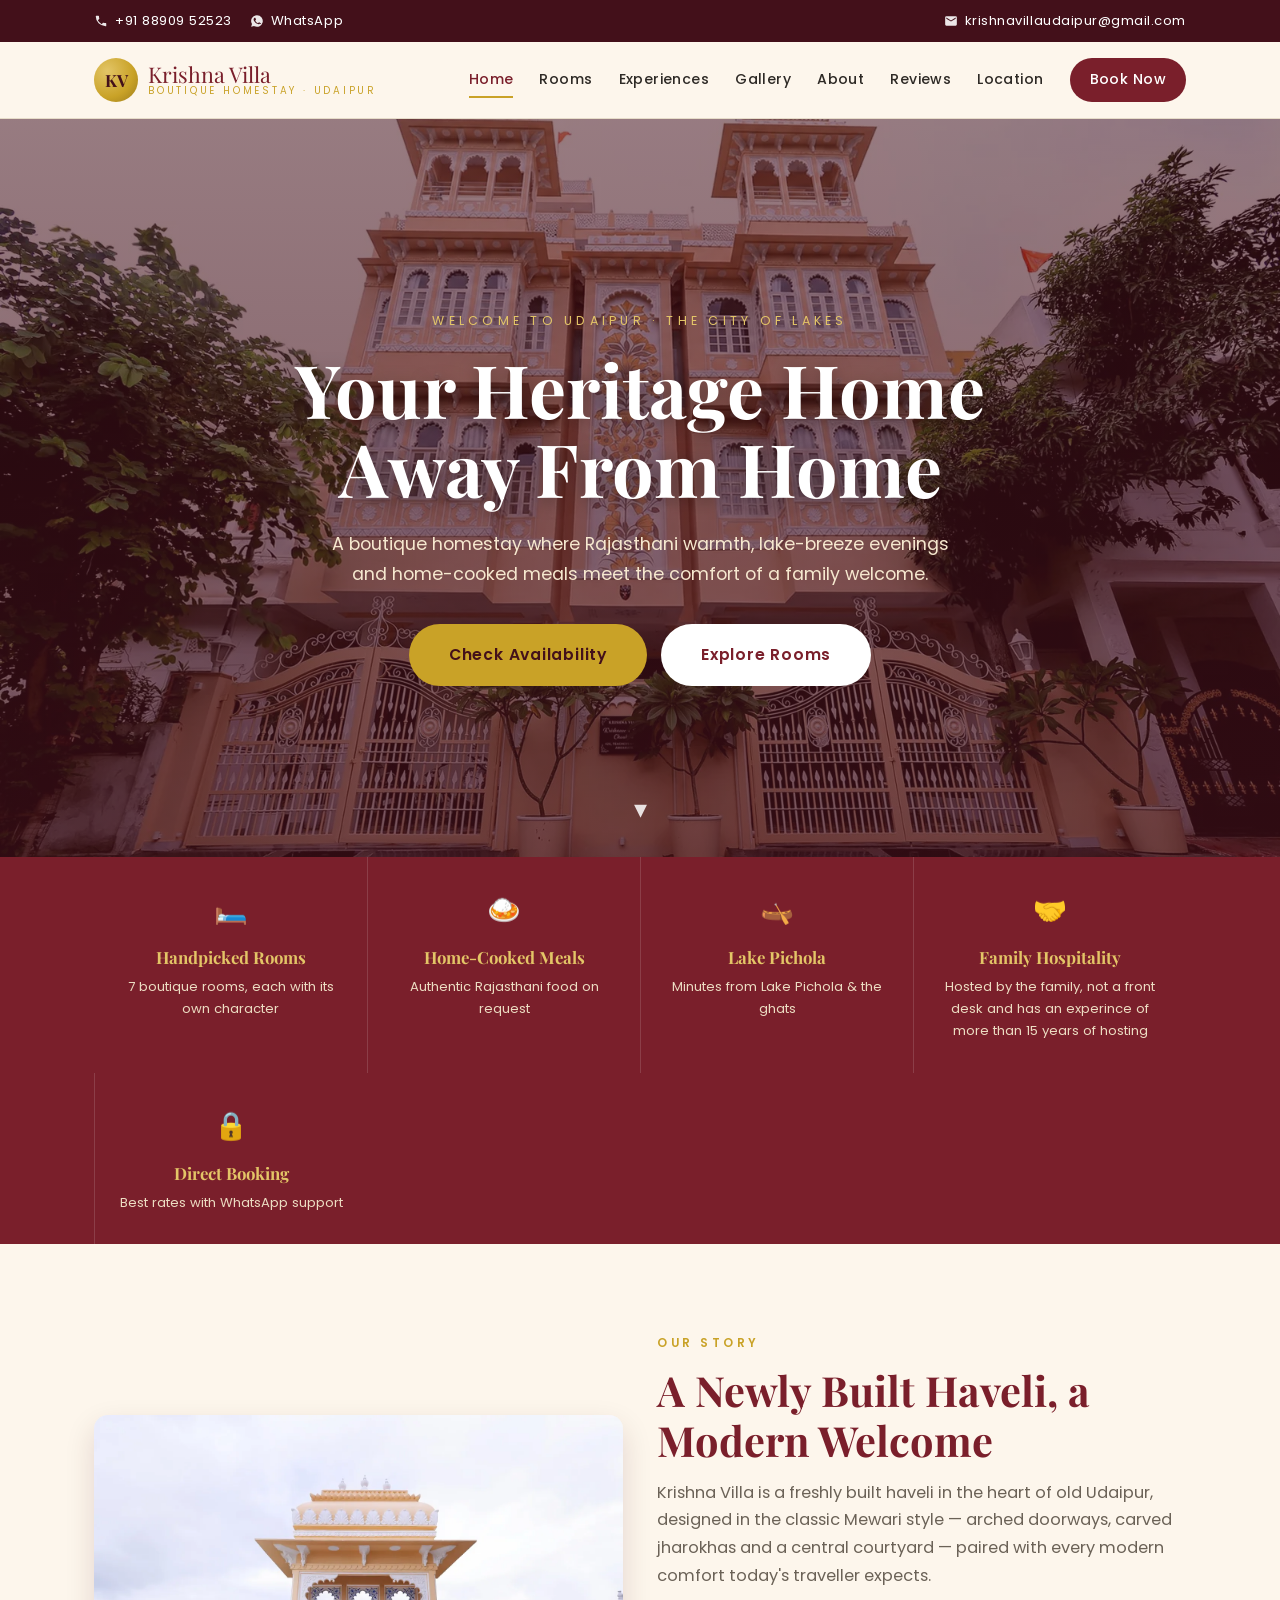
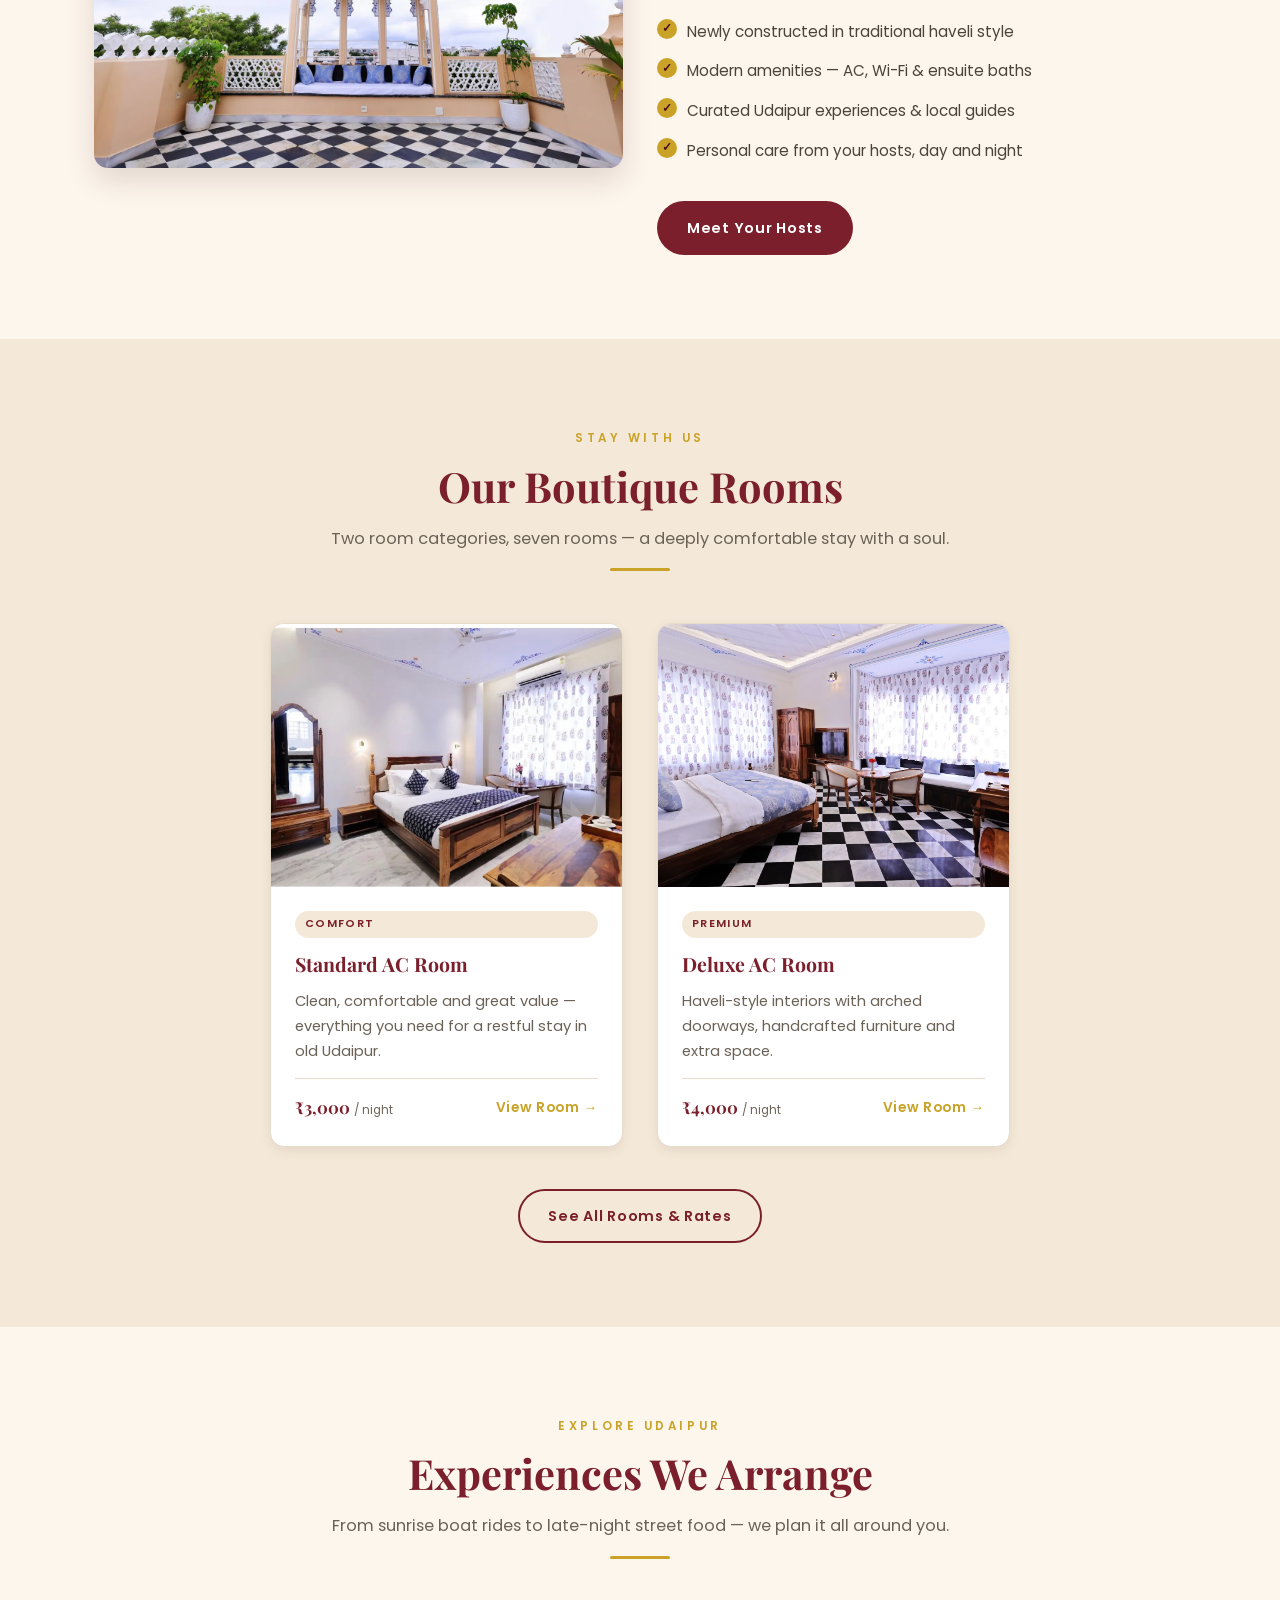
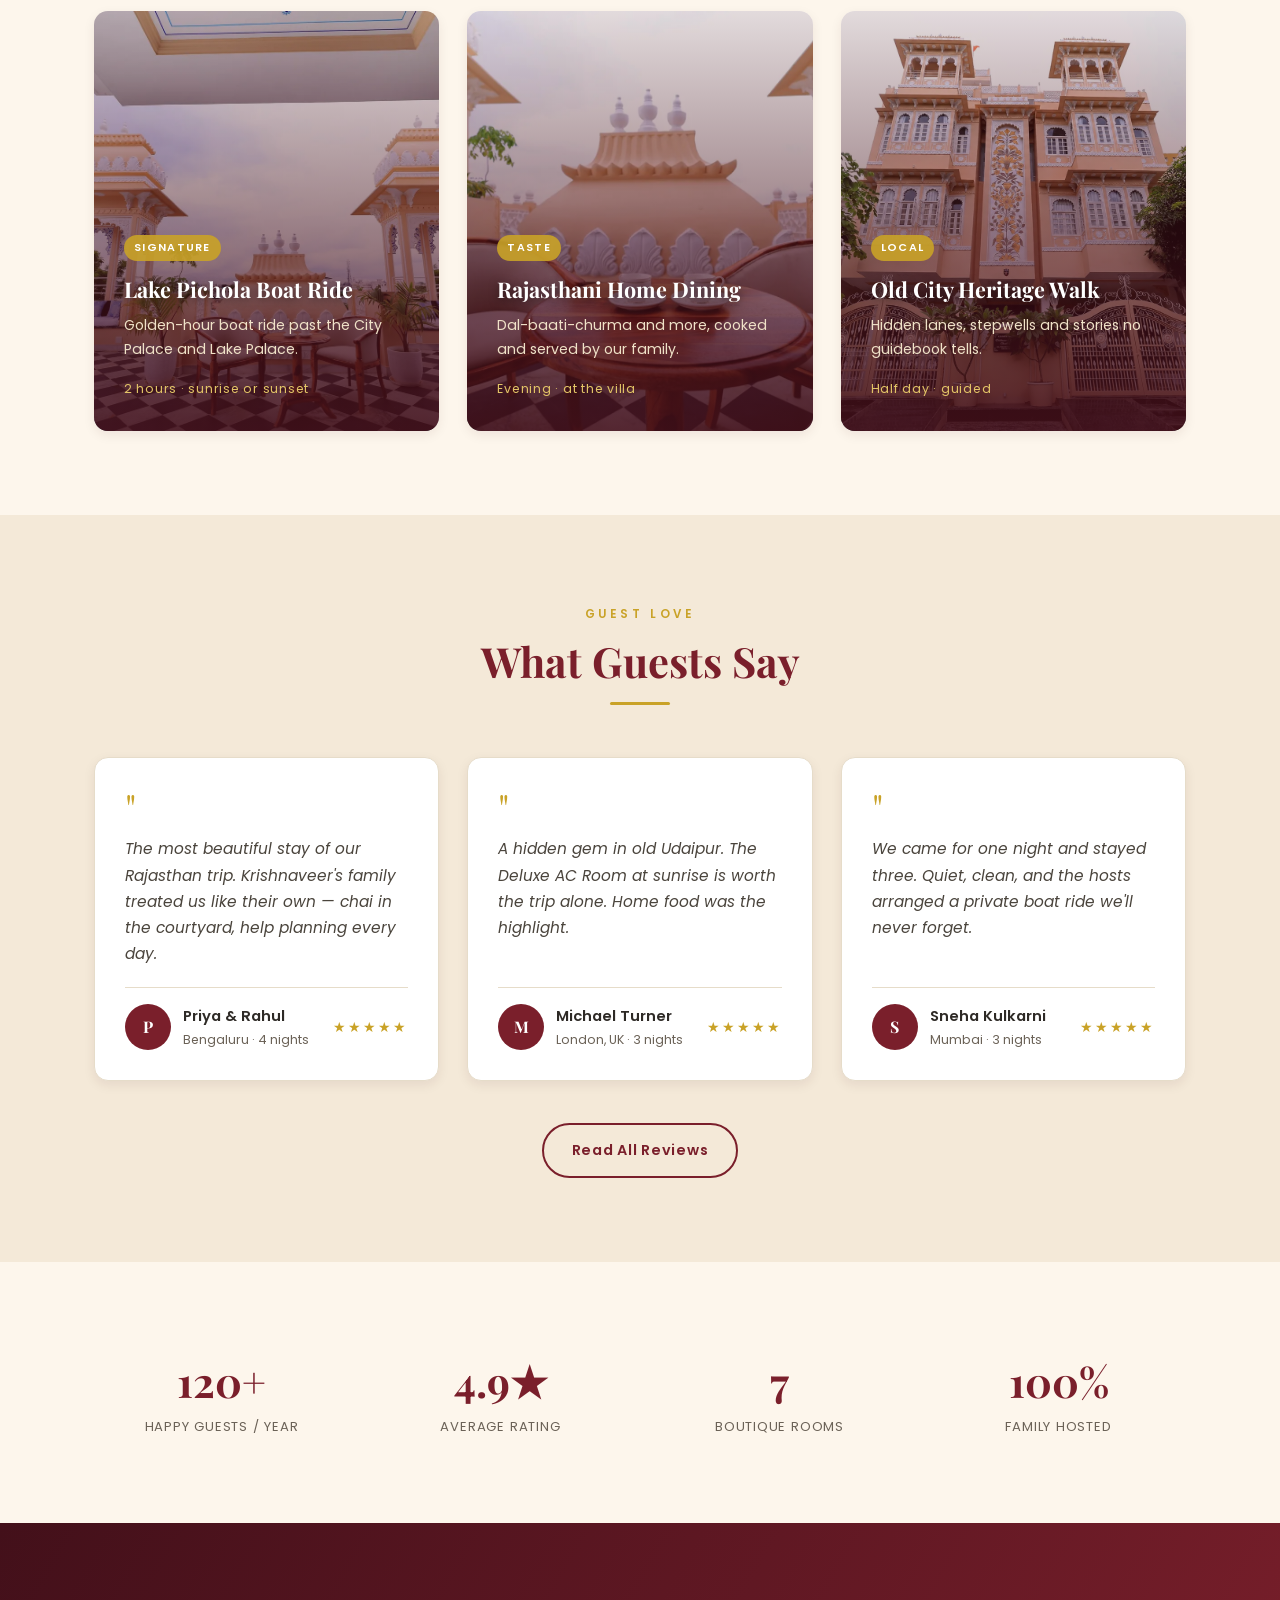
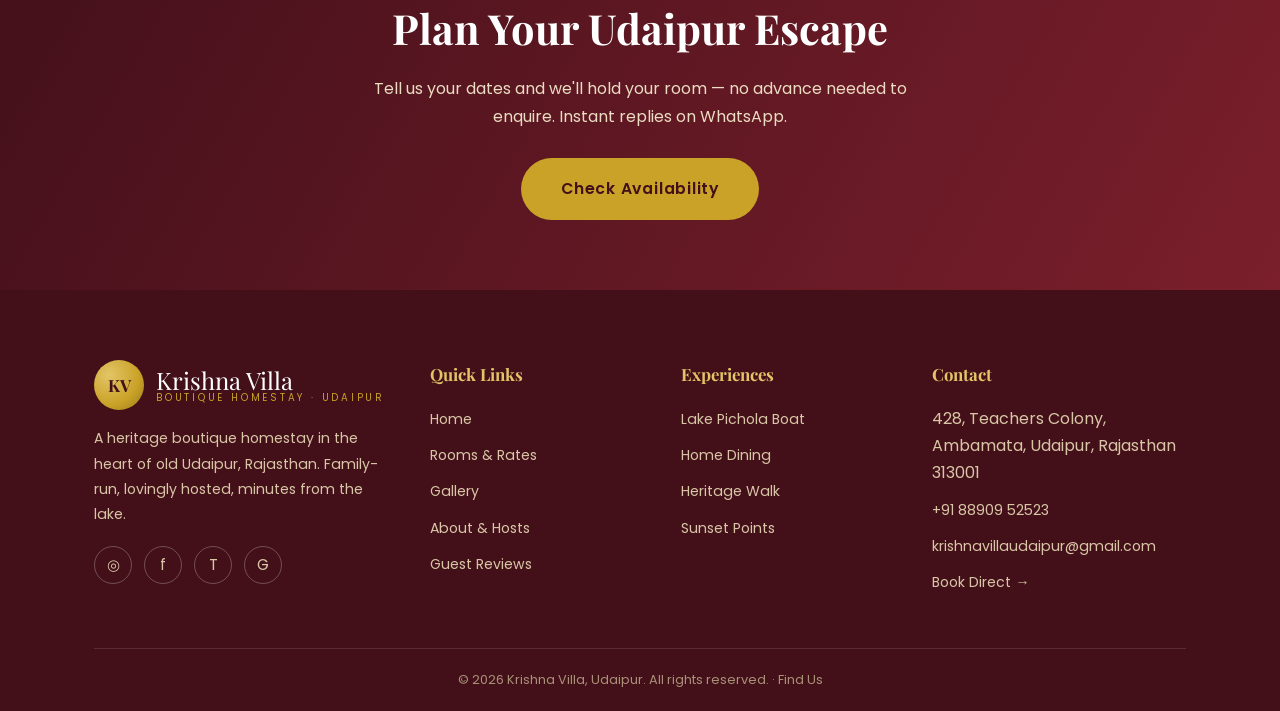
==== commit d296749d: "Add room photo galleries and convert photos to WebP - Use new Standard/Deluxe room photos on home, r" ====
--- a/index.html
+++ b/index.html
@@ -57,7 +57,7 @@
 
 <!-- ======= HERO ======= -->
 <section class="hero">
-  <div class="hero-bg" style="background-image:url('photos/villa-exterior.jpg')"></div>
+  <div class="hero-bg" style="background-image:url('photos/villa-exterior.webp')"></div>
   <div class="hero-inner">
     <div class="hero-kicker">Welcome to Udaipur · The City of Lakes</div>
     <h1>Your Heritage Home Away From Home</h1>
@@ -88,7 +88,7 @@
   <div class="wrap">
     <div class="grid-2">
       <div class="reveal">
-        <img src="photos/villa-terrace-nook.jpg" alt="Rooftop terrace nook at Krishna Villa" style="border-radius:14px;box-shadow:var(--shadow)">
+        <img src="photos/villa-terrace-nook.webp" alt="Rooftop terrace nook at Krishna Villa" style="border-radius:14px;box-shadow:var(--shadow)">
       </div>
       <div class="reveal">
         <span class="kicker">Our Story</span>
@@ -117,7 +117,7 @@
     </div>
     <div class="grid-2" style="max-width:740px;margin:0 auto">
       <article class="card reveal">
-        <img class="ph" src="photos/room-lakeview-1.jpg" alt="Standard AC Room">
+        <img class="ph" src="photos/standard-ac-room/standard-room-bed-mirror-window-wide.webp" alt="Standard AC Room">
         <div class="card-body">
           <span class="tag">Comfort</span>
           <h3>Standard AC Room</h3>
@@ -129,7 +129,7 @@
         </div>
       </article>
       <article class="card reveal">
-        <img class="ph" src="photos/room-heritage-1.jpg" alt="Deluxe AC Room">
+        <img class="ph" src="photos/deluxe-ac-room/deluxe-room-wide-view-bay-window.webp" alt="Deluxe AC Room">
         <div class="card-body">
           <span class="tag">Premium</span>
           <h3>Deluxe AC Room</h3>
@@ -158,7 +158,7 @@
     </div>
     <div class="grid-3">
       <a class="exp-item reveal" href="experiences.html#lake">
-        <div class="hero-bg" style="background-image:url('photos/villa-terrace-wide.jpg');position:absolute;inset:0;background-size:cover;background-position:center"></div>
+        <div class="hero-bg" style="background-image:url('photos/villa-terrace-wide.webp');position:absolute;inset:0;background-size:cover;background-position:center"></div>
         <div class="exp-body">
           <span class="tag">Signature</span>
           <h3>Lake Pichola Boat Ride</h3>
@@ -167,7 +167,7 @@
         </div>
       </a>
       <a class="exp-item reveal" href="experiences.html#food">
-        <div class="hero-bg" style="background-image:url('photos/villa-terrace-coffee.jpg');position:absolute;inset:0;background-size:cover;background-position:center"></div>
+        <div class="hero-bg" style="background-image:url('photos/villa-terrace-coffee.webp');position:absolute;inset:0;background-size:cover;background-position:center"></div>
         <div class="exp-body">
           <span class="tag">Taste</span>
           <h3>Rajasthani Home Dining</h3>
@@ -176,7 +176,7 @@
         </div>
       </a>
       <a class="exp-item reveal" href="experiences.html#walk">
-        <div class="hero-bg" style="background-image:url('photos/villa-exterior.jpg');position:absolute;inset:0;background-size:cover;background-position:center"></div>
+        <div class="hero-bg" style="background-image:url('photos/villa-exterior.webp');position:absolute;inset:0;background-size:cover;background-position:center"></div>
         <div class="exp-body">
           <span class="tag">Local</span>
           <h3>Old City Heritage Walk</h3>
--- a/css/style.css
+++ b/css/style.css
@@ -312,6 +312,16 @@
 }
 .room-item:nth-child(even) .room-ph { order: 2; }
 .room-ph { min-height: 340px; }
+.room-gallery { display: flex; flex-direction: column; background: var(--sand); }
+.room-gallery .g-item { position: relative; overflow: hidden; cursor: pointer; }
+.room-gallery .g-item img { width: 100%; height: 100%; object-fit: cover; display: block; transition: transform 0.4s ease; }
+.room-gallery .g-item:hover img { transform: scale(1.04); }
+.room-gallery .room-main { flex: 1; min-height: 300px; }
+.room-gallery .room-thumbs { display: grid; grid-auto-flow: column; grid-auto-columns: 1fr; gap: 4px; padding-top: 4px; height: 92px; }
+.room-gallery .photo-count {
+  position: absolute; right: 12px; bottom: 12px; background: rgba(67,16,26,0.82); color: #fff;
+  font-size: 0.76rem; letter-spacing: 0.04em; padding: 6px 12px; border-radius: 30px; pointer-events: none;
+}
 .room-info { padding: 40px; display: flex; flex-direction: column; justify-content: center; }
 .room-info h2 { font-family: var(--serif); font-size: 1.7rem; color: var(--wine); margin: 8px 0 6px; }
 .room-info .room-sub { color: var(--muted); font-size: 0.9rem; margin-bottom: 16px; }
@@ -352,6 +362,13 @@
   opacity: 0; transition: opacity 0.3s ease;
 }
 .gallery-grid .g-item:hover .g-cap { opacity: 1; }
+
+.gallery-filters { display: flex; flex-wrap: wrap; gap: 10px; justify-content: center; margin-bottom: 30px; }
+.gallery-filters button {
+  font: inherit; font-size: 0.85rem; padding: 8px 20px; border-radius: 30px; cursor: pointer;
+  background: transparent; color: var(--wine); border: 1.5px solid var(--wine); transition: all 0.2s ease;
+}
+.gallery-filters button:hover, .gallery-filters button.active { background: var(--wine); color: #fff; }
 
 /* Lightbox */
 .lightbox {
@@ -533,6 +550,8 @@
   .footer-grid { grid-template-columns: 1fr; gap: 28px; }
   .room-info { padding: 28px; }
   .room-item .room-ph { min-height: 240px; }
+  .room-gallery .room-main { min-height: 240px; }
+  .room-gallery .room-thumbs { height: 64px; }
   .hero-actions .btn { width: 100%; }
   .usp-item { border-left: none; border-top: 1px solid rgba(255,255,255,0.14); }
   .usp-item:first-child { border-top: none; }
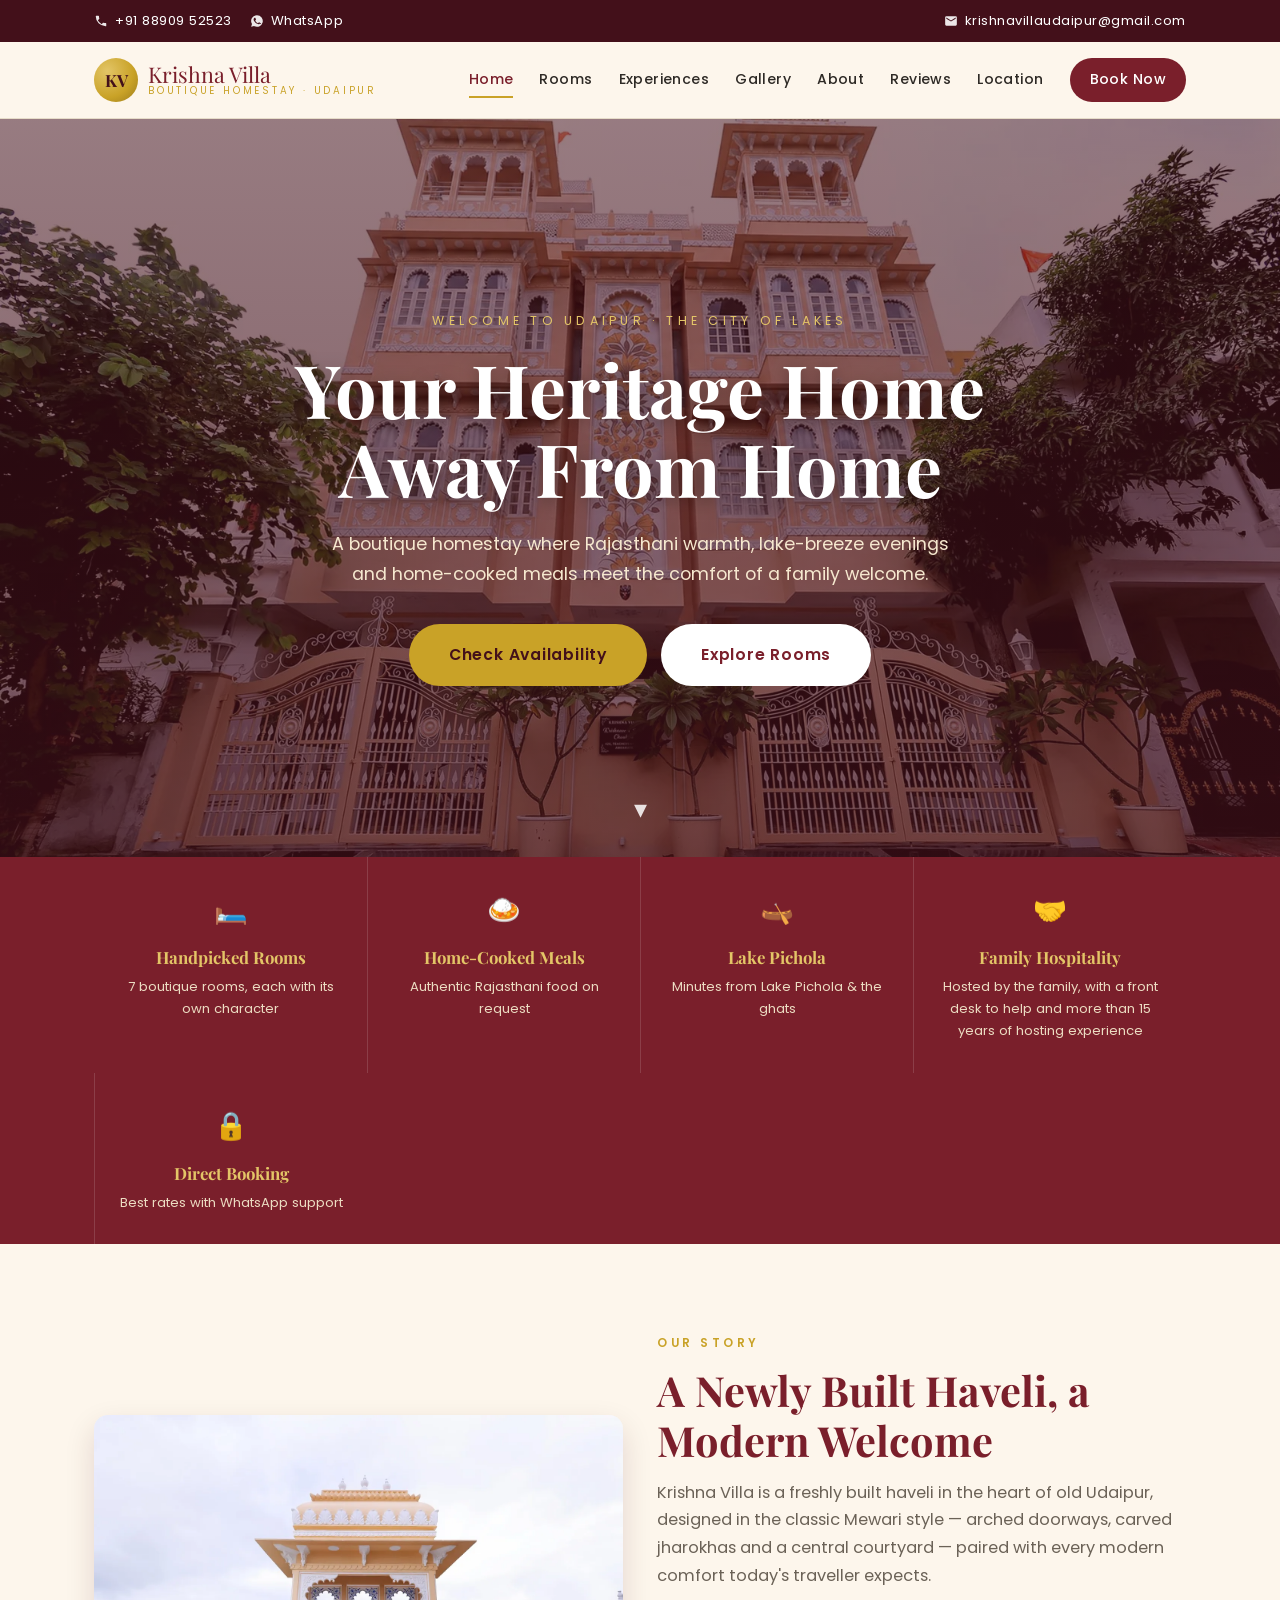
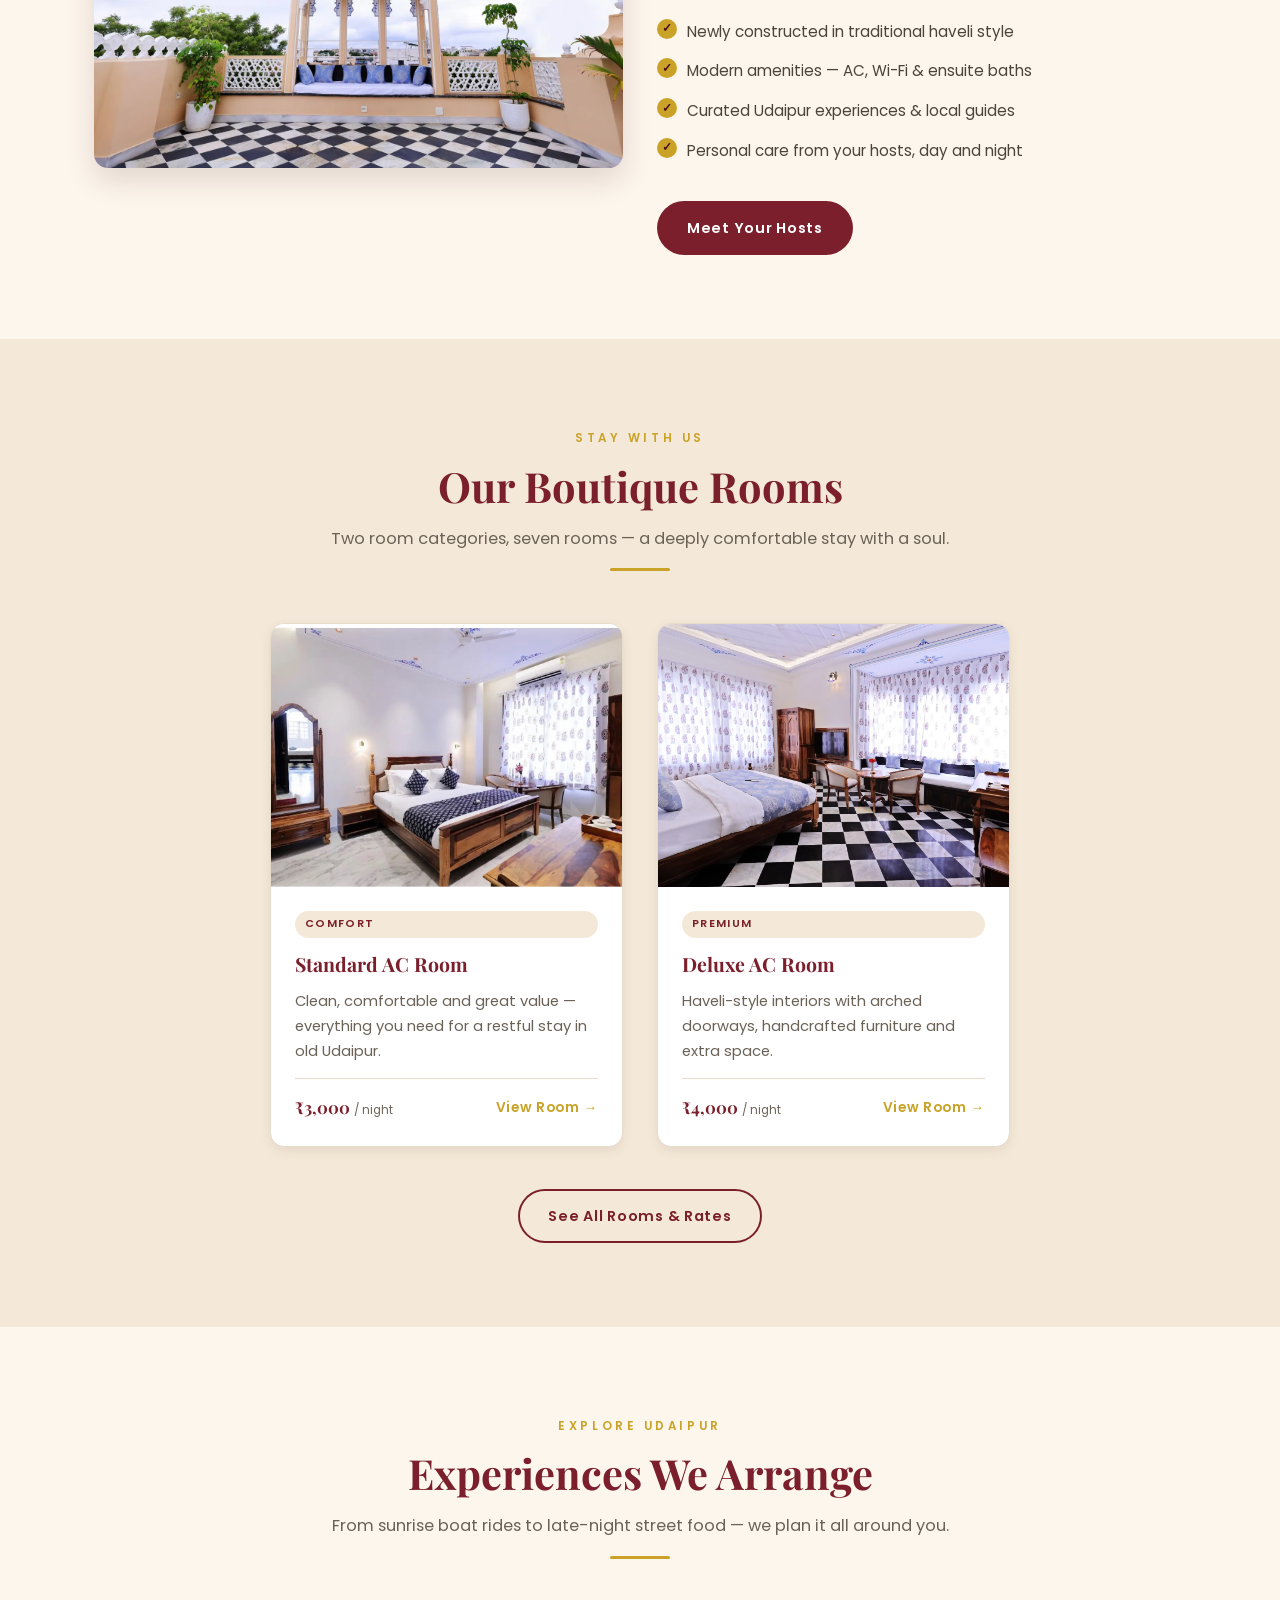
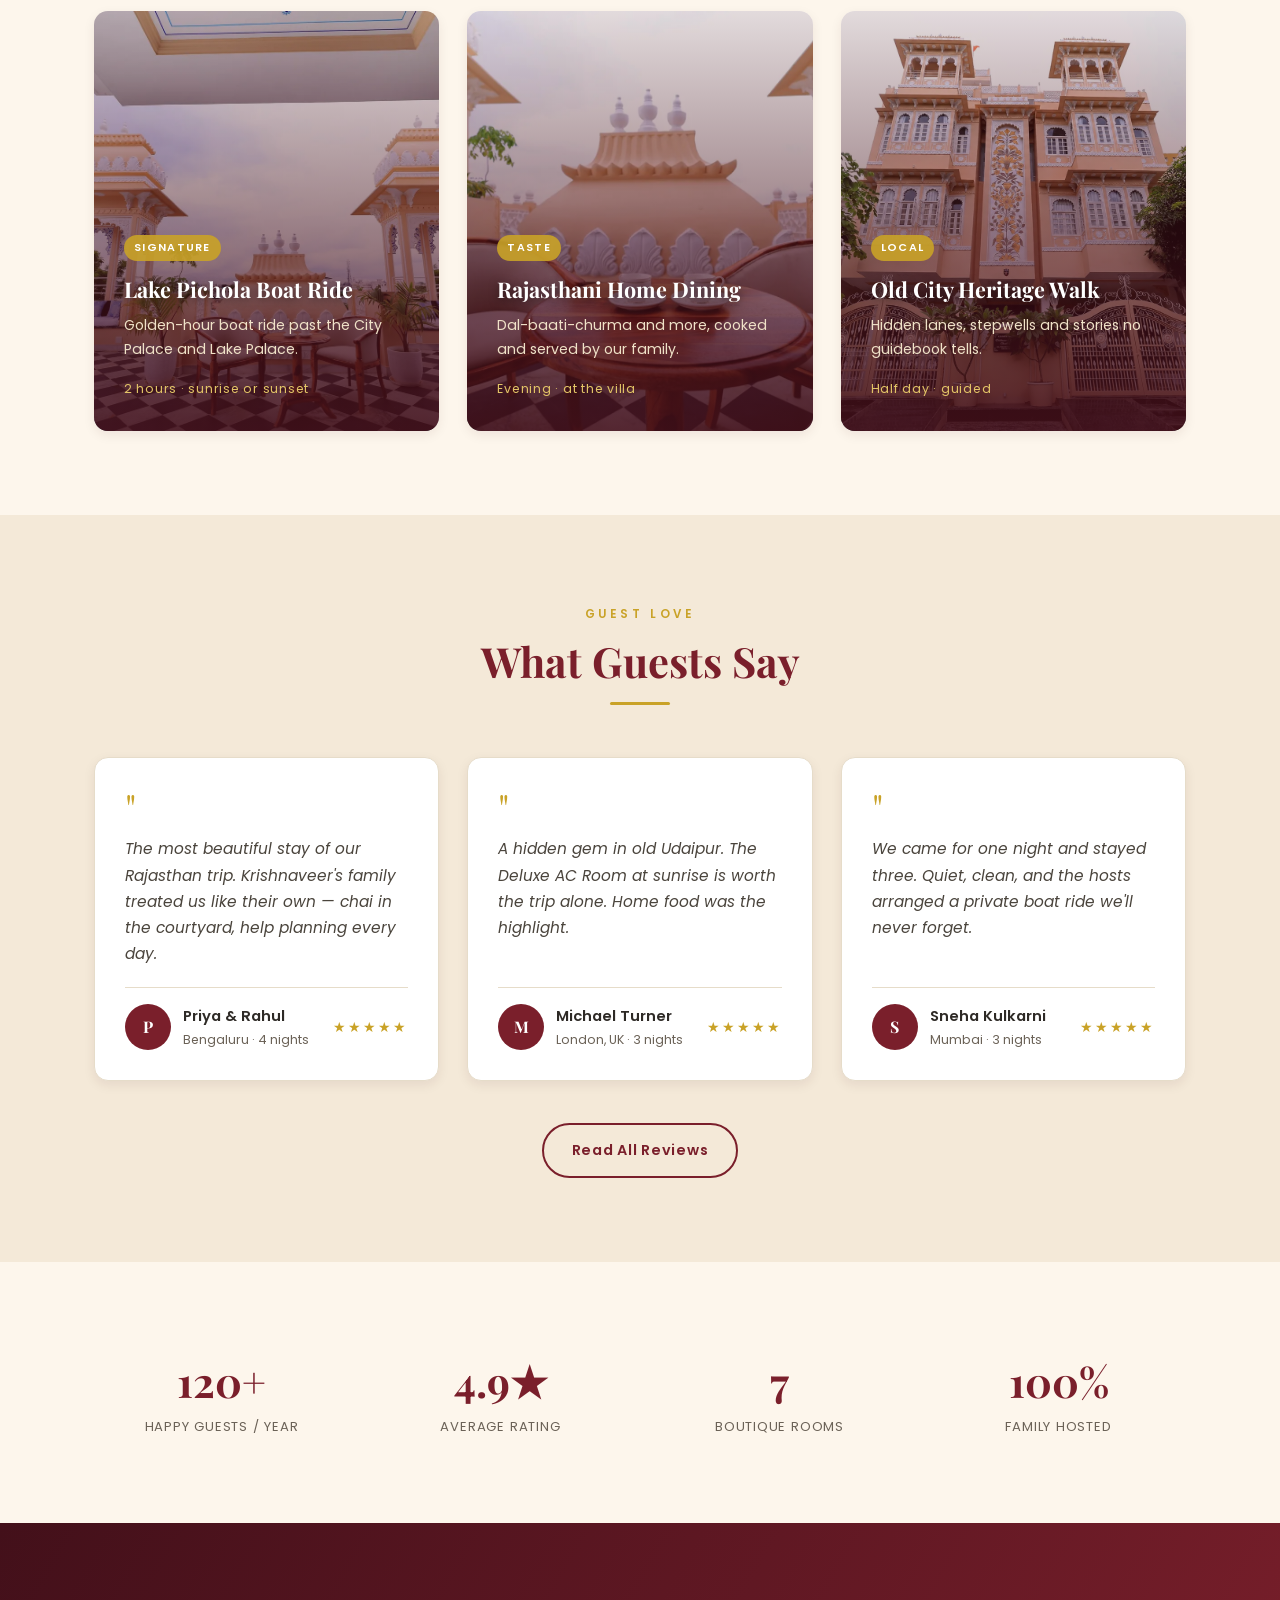
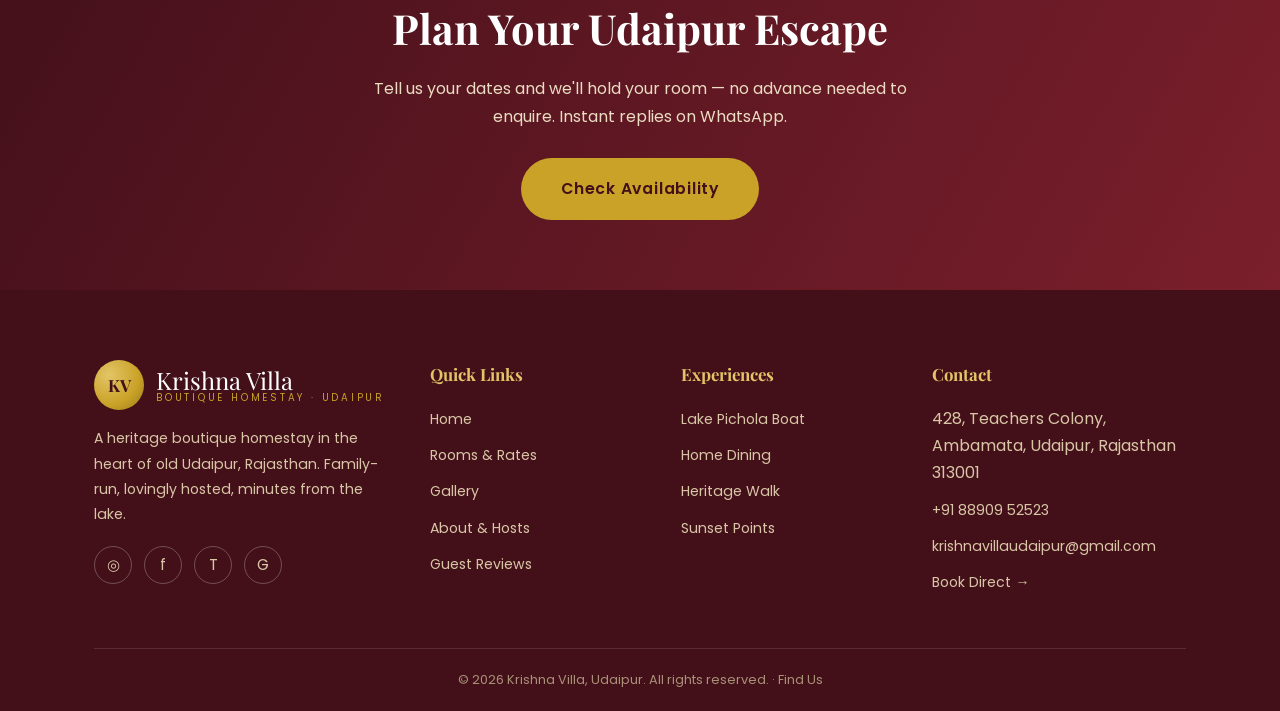
==== commit dc99dfba: "Fix front desk copy and ignore Claude local data - about.html / index.html: villa has a front desk a" ====
--- a/index.html
+++ b/index.html
@@ -77,7 +77,7 @@
       <div class="usp-item"><div class="usp-ico">🛏️</div><h3>Handpicked Rooms</h3><p>7 boutique rooms, each with its own character</p></div>
       <div class="usp-item"><div class="usp-ico">🍛</div><h3>Home-Cooked Meals</h3><p>Authentic Rajasthani food on request</p></div>
       <div class="usp-item"><div class="usp-ico">🛶</div><h3>Lake Pichola</h3><p>Minutes from Lake Pichola &amp; the ghats</p></div>
-      <div class="usp-item"><div class="usp-ico">🤝</div><h3>Family Hospitality</h3><p>Hosted by the family, not a front desk and has an experince of more than 15 years of hosting</p></div>
+      <div class="usp-item"><div class="usp-ico">🤝</div><h3>Family Hospitality</h3><p>Hosted by the family, with a front desk to help and more than 15 years of hosting experience</p></div>
       <div class="usp-item"><div class="usp-ico">🔒</div><h3>Direct Booking</h3><p>Best rates with WhatsApp support</p></div>
     </div>
   </div>
